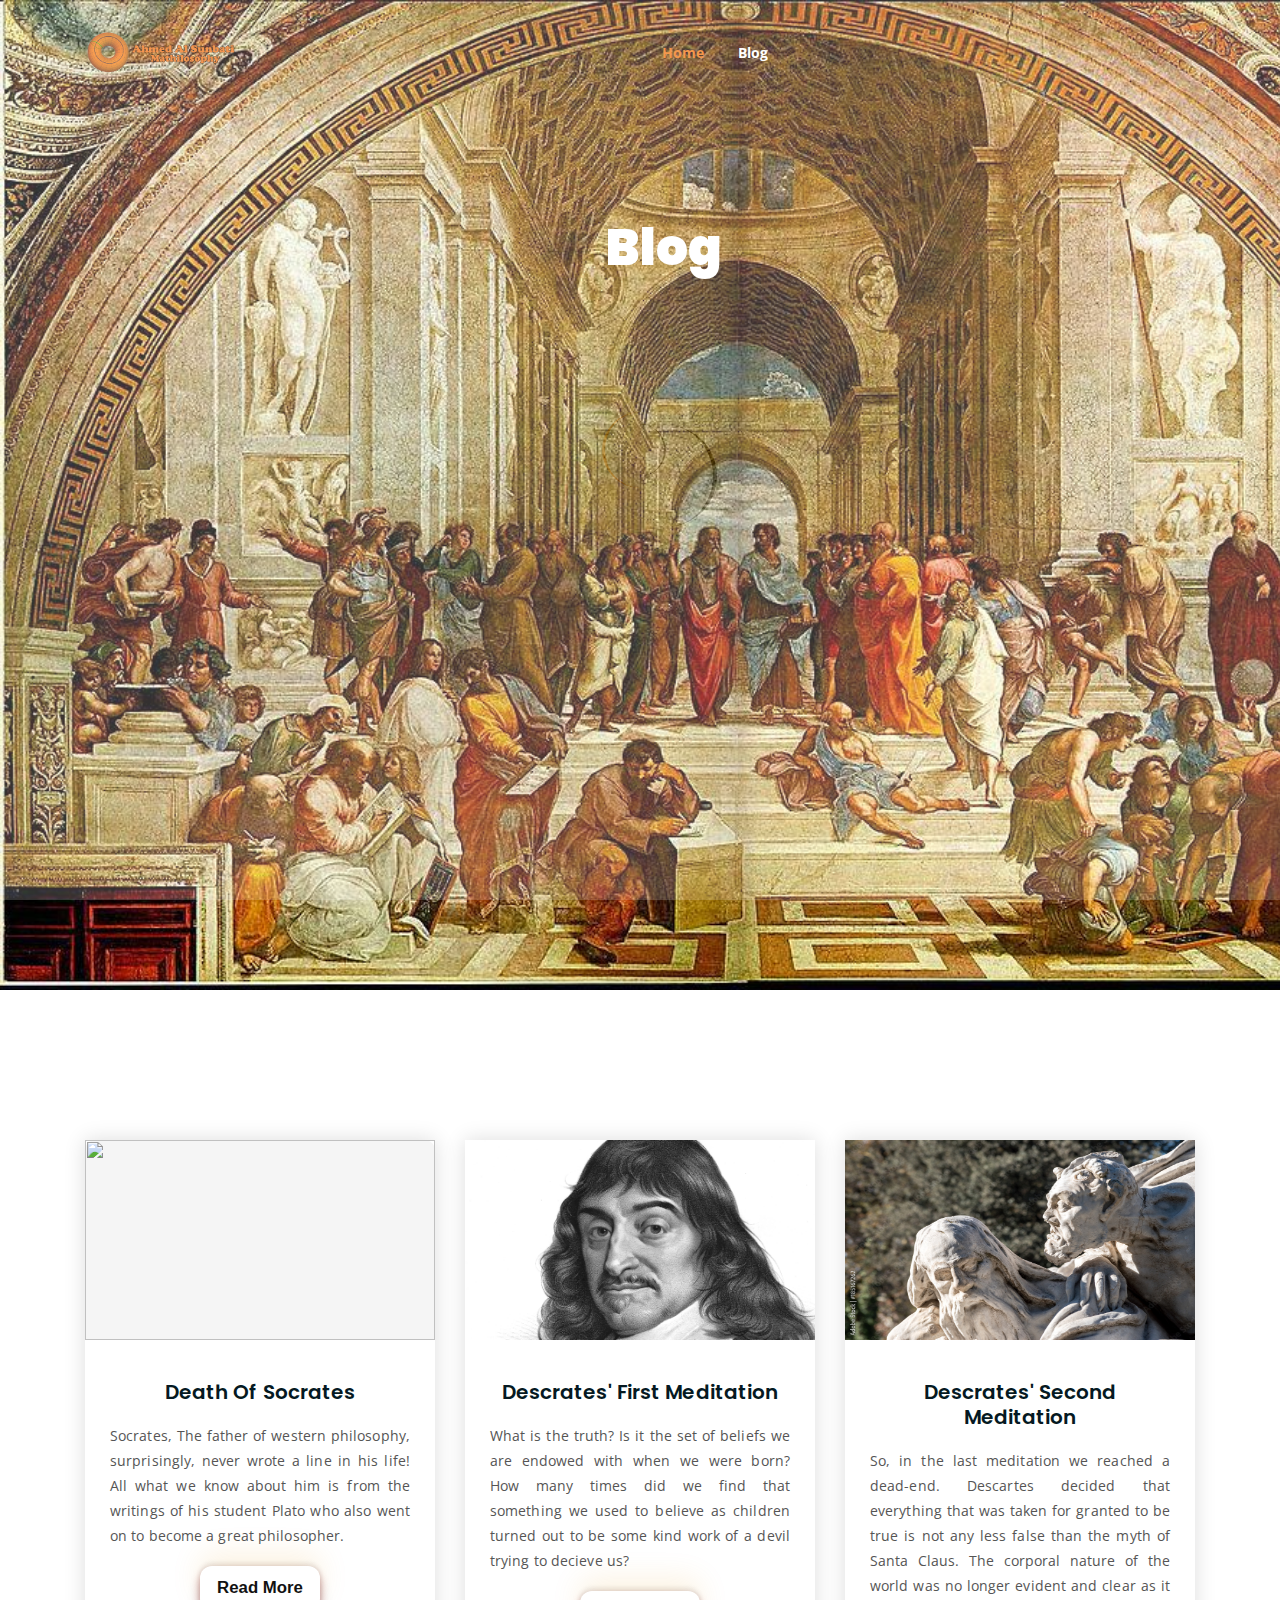
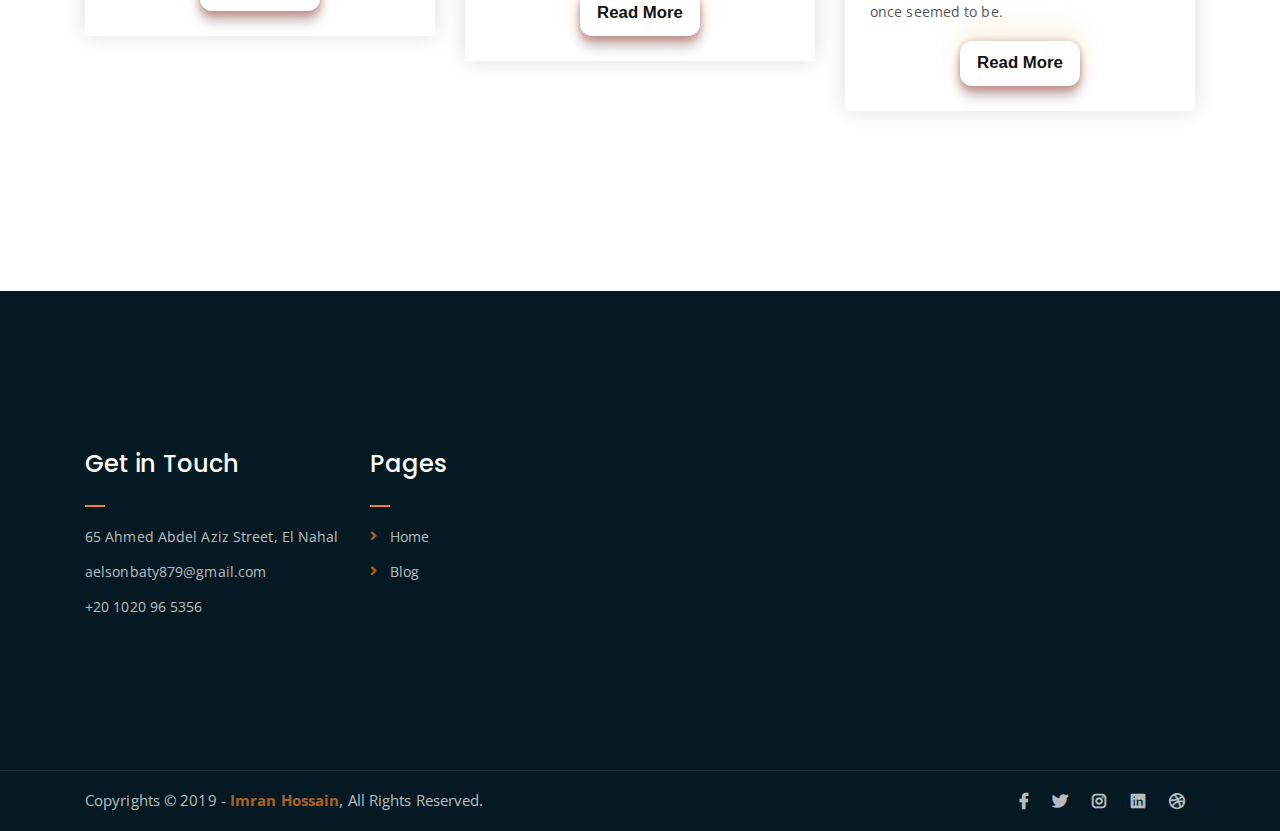
==== blog.html @ 83ef7792 "shesh" ====
<!DOCTYPE html>
<html lang="en">
<head>
	<meta charset="UTF-8">
	<meta http-equiv="X-UA-Compatible" content="IE=edge">
	<meta name="viewport" content="width=device-width, initial-scale=1">
	<meta name="description" content="Responsive Bootstrap4 Shop Template, Created by Imran Hossain from https://imransdesign.com/">

	<!-- title -->
	<title>Blog</title>

	<!-- favicon -->
	<link rel="shortcut icon" type="image/png" href="assets/img/favicon.png">
	<!-- google font -->
	<link href="https://fonts.googleapis.com/css?family=Open+Sans:300,400,700" rel="stylesheet">
	<link href="https://fonts.googleapis.com/css?family=Poppins:400,700&display=swap" rel="stylesheet">
	<!-- fontawesome -->
	<link rel="stylesheet" href="assets/css/all.min.css">
	<!-- bootstrap -->
	<link rel="stylesheet" href="assets/bootstrap/css/bootstrap.min.css">
	<!-- owl carousel -->
	<link rel="stylesheet" href="assets/css/owl.carousel.css">
	<!-- magnific popup -->
	<link rel="stylesheet" href="assets/css/magnific-popup.css">
	<!-- animate css -->
	<link rel="stylesheet" href="assets/css/animate.css">
	<!-- mean menu css -->
	<link rel="stylesheet" href="assets/css/meanmenu.min.css">
	<!-- main style -->
	<link rel="stylesheet" href="assets/css/main.css">
	<!-- responsive -->
	<link rel="stylesheet" href="assets/css/responsive.css">

</head>
<body>
	
	<!--PreLoader-->
    <div class="loader">
        <div class="loader-inner">
            <div class="circle"></div>
        </div>
    </div>
    <!--PreLoader Ends-->
	
	<!-- header -->
	<div class="top-header-area" id="sticker">
		<div class="container">
			<div class="row">
				<div class="col-lg-12 col-sm-12 text-center">
					<div class="main-menu-wrap">
						<!-- logo -->
						<div class="site-logo">
							<a href="index.html">
								<img src="assets/img/logo.png" alt="">
							</a>
						</div>
						<!-- logo -->

						<!-- menu start -->
						<nav class="main-menu">
							<ul>
								<li class="current-list-item"><a href="index.html">Home</a></li>
								<li><a href="news.html">Blog</a>
									<ul class="sub-menu">
										<li><a href="death-socrates.html">Death of Socrates</a></li>
										<li><a href="descartes-first.html">Descartes' First Meditation</a></li>
										<li><a href="descartes-second.html">Descartes' Second Meditation</a></li>
									</ul>
								</li>
								<li>
									<div class="header-icons">
										

									</div>
								</li>
							</ul>
						</nav>
						<a class="mobile-show search-bar-icon" href="#"><i class="fas fa-search"></i></a>
						<div class="mobile-menu"></div>
						<!-- menu end -->
					</div>
				</div>
			</div>
		</div>
	</div>
	<!-- end header -->

	
	<!-- breadcrumb-section -->
	<section class="blog-title">
	<div class="breadcrumb-section breadcrumb-bg">
		<div class="container">
			<div class="row">
				<div class="col-lg-8 offset-lg-2 text-center">
					<div class="breadcrumb-text">
						<h1>Blog</h1>
					</div>
				</div>
			</div>
		</div>
	</div>
</section>
	<!-- end breadcrumb section -->

	<!-- latest news -->
	<div class="latest-news mt-150 mb-150">
		<div class="container">
			<div class="row">
				<div class="col-lg-4 col-md-6">
					<div class="single-latest-news">
						<a href="death-socrates.html"><div class="latest-news-bg news-bg-1">
							<img src="assets/img/Death_of_Socrates.jpg" alt="" height="100%", width="100%">
						</div></a>
						<div class="news-text-box">
							<h3><a href="single-news.html">Death Of Socrates</a></h3>
							<p class="excerpt" align="justify">Socrates, The father of western philosophy, surprisingly, never wrote a line in his life! All what we know about him is from the writings of his student Plato who also went on to become a great philosopher. </p>
							<a href="descartes-socrates.html"> <button class="read-more"> Read More </button> </a>
						</div>
					</div>
				</div>
				<div class="col-lg-4 col-md-6">
					<div class="single-latest-news">
						<a href="descartes-first.html"><div class="latest-news-bg news-bg-2">
							<img src="assets/img/descartes_first_meditation.jpg" alt="" height="100%", width="100%">
						</div></a>
						<div class="news-text-box">
							<h3><a href="descartes-first.html">Descrates' First Meditation</a></h3>
							<p class="excerpt" align="justify">What is the truth? Is it the set of beliefs we are endowed with when we were born? How many times did we find that something we used to believe as children turned out to be some kind work of a devil trying to decieve us?</p>
							<a href="descartes-first.html"> <button class="read-more"> Read More </button> </a>
						</div>
					</div>
				</div>
				<div class="col-lg-4 col-md-6 offset-md-3 offset-lg-0">
					<div class="single-latest-news">
						<a href="descartes-second.html"><div class="latest-news-bg news-bg-3">
							<img src="assets/img/descartes_second_meditation.jpg" alt="" height="100%", width="100%">
						</div></a>
						<div class="news-text-box">
							<h3><a href="descartes-second.html">Descrates' Second Meditation</a></h3>
							<p class="excerpt" align="justify">So, in the last meditation we reached a dead-end. Descartes decided that everything that was taken for granted to be true is not any less false than the myth of Santa Claus. The corporal nature of the world was no longer evident and clear as it once seemed to be.</p>
							<a href="descartes-second.html"> <button class="read-more"> Read More </button> </a>
						</div>
					</div>
				</div>
				
			</div>
		</div>
	</div>
	<!-- end latest news -->



	<!-- footer -->
	<div class="footer-area">
		<div class="container">
			<div class="row">
				<div class="col-lg-3 col-md-6">
					<div class="footer-box get-in-touch">
						<h2 class="widget-title">Get in Touch</h2>
						<ul>
							<li>65 Ahmed Abdel Aziz Street, El Nahal</li>
							<li>aelsonbaty879@gmail.com</li>
							<li>+20 1020 96 5356</li>
						</ul>
					</div>
				</div>
				<div class="col-lg-3 col-md-6">
					<div class="footer-box pages">
						<h2 class="widget-title">Pages</h2>
						<ul>
							<li><a href="index.html">Home</a></li>
							<li><a href="news.html">Blog</a></li>
						</ul>
					</div>
				</div>
			</div>
		</div>
	</div>
	<!-- end footer -->
	
	<!-- copyright -->
	<div class="copyright">
		<div class="container">
			<div class="row">
				<div class="col-lg-6 col-md-12">
					<p>Copyrights &copy; 2019 - <a href="https://imransdesign.com/">Imran Hossain</a>,  All Rights Reserved.</p>
				</div>
				<div class="col-lg-6 text-right col-md-12">
					<div class="social-icons">
						<ul>
							<li><a href="#" target="_blank"><i class="fab fa-facebook-f"></i></a></li>
							<li><a href="#" target="_blank"><i class="fab fa-twitter"></i></a></li>
							<li><a href="#" target="_blank"><i class="fab fa-instagram"></i></a></li>
							<li><a href="#" target="_blank"><i class="fab fa-linkedin"></i></a></li>
							<li><a href="#" target="_blank"><i class="fab fa-dribbble"></i></a></li>
						</ul>
					</div>
				</div>
			</div>
		</div>
	</div>
	<!-- end copyright -->
	
	<!-- jquery -->
	<script src="assets/js/jquery-1.11.3.min.js"></script>
	<!-- bootstrap -->
	<script src="assets/bootstrap/js/bootstrap.min.js"></script>
	<!-- count down -->
	<script src="assets/js/jquery.countdown.js"></script>
	<!-- isotope -->
	<script src="assets/js/jquery.isotope-3.0.6.min.js"></script>
	<!-- waypoints -->
	<script src="assets/js/waypoints.js"></script>
	<!-- owl carousel -->
	<script src="assets/js/owl.carousel.min.js"></script>
	<!-- magnific popup -->
	<script src="assets/js/jquery.magnific-popup.min.js"></script>
	<!-- mean menu -->
	<script src="assets/js/jquery.meanmenu.min.js"></script>
	<!-- sticker js -->
	<script src="assets/js/sticker.js"></script>
	<!-- main js -->
	<script src="assets/js/main.js"></script>

</body>
</html>
---- assets/css/all.min.css ----
.fa,.fab,.fal,.far,.fas{-moz-osx-font-smoothing:grayscale;-webkit-font-smoothing:antialiased;display:inline-block;font-style:normal;font-variant:normal;text-rendering:auto;line-height:1}.fa-lg{font-size:1.33333em;line-height:.75em;vertical-align:-.0667em}.fa-xs{font-size:.75em}.fa-sm{font-size:.875em}.fa-1x{font-size:1em}.fa-2x{font-size:2em}.fa-3x{font-size:3em}.fa-4x{font-size:4em}.fa-5x{font-size:5em}.fa-6x{font-size:6em}.fa-7x{font-size:7em}.fa-8x{font-size:8em}.fa-9x{font-size:9em}.fa-10x{font-size:10em}.fa-fw{text-align:center;width:1.25em}.fa-ul{list-style-type:none;margin-left:2.5em;padding-left:0}.fa-ul>li{position:relative}.fa-li{left:-2em;position:absolute;text-align:center;width:2em;line-height:inherit}.fa-border{border:.08em solid #eee;border-radius:.1em;padding:.2em .25em .15em}.fa-pull-left{float:left}.fa-pull-right{float:right}.fa.fa-pull-left,.fab.fa-pull-left,.fal.fa-pull-left,.far.fa-pull-left,.fas.fa-pull-left{margin-right:.3em}.fa.fa-pull-right,.fab.fa-pull-right,.fal.fa-pull-right,.far.fa-pull-right,.fas.fa-pull-right{margin-left:.3em}.fa-spin{animation:fa-spin 2s infinite linear}.fa-pulse{animation:fa-spin 1s infinite steps(8)}@keyframes fa-spin{0%{transform:rotate(0deg)}to{transform:rotate(1turn)}}.fa-rotate-90{-ms-filter:"progid:DXImageTransform.Microsoft.BasicImage(rotation=1)";transform:rotate(90deg)}.fa-rotate-180{-ms-filter:"progid:DXImageTransform.Microsoft.BasicImage(rotation=2)";transform:rotate(180deg)}.fa-rotate-270{-ms-filter:"progid:DXImageTransform.Microsoft.BasicImage(rotation=3)";transform:rotate(270deg)}.fa-flip-horizontal{-ms-filter:"progid:DXImageTransform.Microsoft.BasicImage(rotation=0, mirror=1)";transform:scaleX(-1)}.fa-flip-vertical{transform:scaleY(-1)}.fa-flip-horizontal.fa-flip-vertical,.fa-flip-vertical{-ms-filter:"progid:DXImageTransform.Microsoft.BasicImage(rotation=2, mirror=1)"}.fa-flip-horizontal.fa-flip-vertical{transform:scale(-1)}:root .fa-flip-horizontal,:root .fa-flip-vertical,:root .fa-rotate-90,:root .fa-rotate-180,:root .fa-rotate-270{filter:none}.fa-stack{display:inline-block;height:2em;line-height:2em;position:relative;vertical-align:middle;width:2.5em}.fa-stack-1x,.fa-stack-2x{left:0;position:absolute;text-align:center;width:100%}.fa-stack-1x{line-height:inherit}.fa-stack-2x{font-size:2em}.fa-inverse{color:#fff}.fa-500px:before{content:"\f26e"}.fa-accessible-icon:before{content:"\f368"}.fa-accusoft:before{content:"\f369"}.fa-acquisitions-incorporated:before{content:"\f6af"}.fa-ad:before{content:"\f641"}.fa-address-book:before{content:"\f2b9"}.fa-address-card:before{content:"\f2bb"}.fa-adjust:before{content:"\f042"}.fa-adn:before{content:"\f170"}.fa-adobe:before{content:"\f778"}.fa-adversal:before{content:"\f36a"}.fa-affiliatetheme:before{content:"\f36b"}.fa-air-freshener:before{content:"\f5d0"}.fa-algolia:before{content:"\f36c"}.fa-align-center:before{content:"\f037"}.fa-align-justify:before{content:"\f039"}.fa-align-left:before{content:"\f036"}.fa-align-right:before{content:"\f038"}.fa-alipay:before{content:"\f642"}.fa-allergies:before{content:"\f461"}.fa-amazon:before{content:"\f270"}.fa-amazon-pay:before{content:"\f42c"}.fa-ambulance:before{content:"\f0f9"}.fa-american-sign-language-interpreting:before{content:"\f2a3"}.fa-amilia:before{content:"\f36d"}.fa-anchor:before{content:"\f13d"}.fa-android:before{content:"\f17b"}.fa-angellist:before{content:"\f209"}.fa-angle-double-down:before{content:"\f103"}.fa-angle-double-left:before{content:"\f100"}.fa-angle-double-right:before{content:"\f101"}.fa-angle-double-up:before{content:"\f102"}.fa-angle-down:before{content:"\f107"}.fa-angle-left:before{content:"\f104"}.fa-angle-right:before{content:"\f105"}.fa-angle-up:before{content:"\f106"}.fa-angry:before{content:"\f556"}.fa-angrycreative:before{content:"\f36e"}.fa-angular:before{content:"\f420"}.fa-ankh:before{content:"\f644"}.fa-app-store:before{content:"\f36f"}.fa-app-store-ios:before{content:"\f370"}.fa-apper:before{content:"\f371"}.fa-apple:before{content:"\f179"}.fa-apple-alt:before{content:"\f5d1"}.fa-apple-pay:before{content:"\f415"}.fa-archive:before{content:"\f187"}.fa-archway:before{content:"\f557"}.fa-arrow-alt-circle-down:before{content:"\f358"}.fa-arrow-alt-circle-left:before{content:"\f359"}.fa-arrow-alt-circle-right:before{content:"\f35a"}.fa-arrow-alt-circle-up:before{content:"\f35b"}.fa-arrow-circle-down:before{content:"\f0ab"}.fa-arrow-circle-left:before{content:"\f0a8"}.fa-arrow-circle-right:before{content:"\f0a9"}.fa-arrow-circle-up:before{content:"\f0aa"}.fa-arrow-down:before{content:"\f063"}.fa-arrow-left:before{content:"\f060"}.fa-arrow-right:before{content:"\f061"}.fa-arrow-up:before{content:"\f062"}.fa-arrows-alt:before{content:"\f0b2"}.fa-arrows-alt-h:before{content:"\f337"}.fa-arrows-alt-v:before{content:"\f338"}.fa-artstation:before{content:"\f77a"}.fa-assistive-listening-systems:before{content:"\f2a2"}.fa-asterisk:before{content:"\f069"}.fa-asymmetrik:before{content:"\f372"}.fa-at:before{content:"\f1fa"}.fa-atlas:before{content:"\f558"}.fa-atlassian:before{content:"\f77b"}.fa-atom:before{content:"\f5d2"}.fa-audible:before{content:"\f373"}.fa-audio-description:before{content:"\f29e"}.fa-autoprefixer:before{content:"\f41c"}.fa-avianex:before{content:"\f374"}.fa-aviato:before{content:"\f421"}.fa-award:before{content:"\f559"}.fa-aws:before{content:"\f375"}.fa-baby:before{content:"\f77c"}.fa-baby-carriage:before{content:"\f77d"}.fa-backspace:before{content:"\f55a"}.fa-backward:before{content:"\f04a"}.fa-balance-scale:before{content:"\f24e"}.fa-ban:before{content:"\f05e"}.fa-band-aid:before{content:"\f462"}.fa-bandcamp:before{content:"\f2d5"}.fa-barcode:before{content:"\f02a"}.fa-bars:before{content:"\f0c9"}.fa-baseball-ball:before{content:"\f433"}.fa-basketball-ball:before{content:"\f434"}.fa-bath:before{content:"\f2cd"}.fa-battery-empty:before{content:"\f244"}.fa-battery-full:before{content:"\f240"}.fa-battery-half:before{content:"\f242"}.fa-battery-quarter:before{content:"\f243"}.fa-battery-three-quarters:before{content:"\f241"}.fa-bed:before{content:"\f236"}.fa-beer:before{content:"\f0fc"}.fa-behance:before{content:"\f1b4"}.fa-behance-square:before{content:"\f1b5"}.fa-bell:before{content:"\f0f3"}.fa-bell-slash:before{content:"\f1f6"}.fa-bezier-curve:before{content:"\f55b"}.fa-bible:before{content:"\f647"}.fa-bicycle:before{content:"\f206"}.fa-bimobject:before{content:"\f378"}.fa-binoculars:before{content:"\f1e5"}.fa-biohazard:before{content:"\f780"}.fa-birthday-cake:before{content:"\f1fd"}.fa-bitbucket:before{content:"\f171"}.fa-bitcoin:before{content:"\f379"}.fa-bity:before{content:"\f37a"}.fa-black-tie:before{content:"\f27e"}.fa-blackberry:before{content:"\f37b"}.fa-blender:before{content:"\f517"}.fa-blender-phone:before{content:"\f6b6"}.fa-blind:before{content:"\f29d"}.fa-blog:before{content:"\f781"}.fa-blogger:before{content:"\f37c"}.fa-blogger-b:before{content:"\f37d"}.fa-bluetooth:before{content:"\f293"}.fa-bluetooth-b:before{content:"\f294"}.fa-bold:before{content:"\f032"}.fa-bolt:before{content:"\f0e7"}.fa-bomb:before{content:"\f1e2"}.fa-bone:before{content:"\f5d7"}.fa-bong:before{content:"\f55c"}.fa-book:before{content:"\f02d"}.fa-book-dead:before{content:"\f6b7"}.fa-book-open:before{content:"\f518"}.fa-book-reader:before{content:"\f5da"}.fa-bookmark:before{content:"\f02e"}.fa-bowling-ball:before{content:"\f436"}.fa-box:before{content:"\f466"}.fa-box-open:before{content:"\f49e"}.fa-boxes:before{content:"\f468"}.fa-braille:before{content:"\f2a1"}.fa-brain:before{content:"\f5dc"}.fa-briefcase:before{content:"\f0b1"}.fa-briefcase-medical:before{content:"\f469"}.fa-broadcast-tower:before{content:"\f519"}.fa-broom:before{content:"\f51a"}.fa-brush:before{content:"\f55d"}.fa-btc:before{content:"\f15a"}.fa-bug:before{content:"\f188"}.fa-building:before{content:"\f1ad"}.fa-bullhorn:before{content:"\f0a1"}.fa-bullseye:before{content:"\f140"}.fa-burn:before{content:"\f46a"}.fa-buromobelexperte:before{content:"\f37f"}.fa-bus:before{content:"\f207"}.fa-bus-alt:before{content:"\f55e"}.fa-business-time:before{content:"\f64a"}.fa-buysellads:before{content:"\f20d"}.fa-calculator:before{content:"\f1ec"}.fa-calendar:before{content:"\f133"}.fa-calendar-alt:before{content:"\f073"}.fa-calendar-check:before{content:"\f274"}.fa-calendar-day:before{content:"\f783"}.fa-calendar-minus:before{content:"\f272"}.fa-calendar-plus:before{content:"\f271"}.fa-calendar-times:before{content:"\f273"}.fa-calendar-week:before{content:"\f784"}.fa-camera:before{content:"\f030"}.fa-camera-retro:before{content:"\f083"}.fa-campground:before{content:"\f6bb"}.fa-canadian-maple-leaf:before{content:"\f785"}.fa-candy-cane:before{content:"\f786"}.fa-cannabis:before{content:"\f55f"}.fa-capsules:before{content:"\f46b"}.fa-car:before{content:"\f1b9"}.fa-car-alt:before{content:"\f5de"}.fa-car-battery:before{content:"\f5df"}.fa-car-crash:before{content:"\f5e1"}.fa-car-side:before{content:"\f5e4"}.fa-caret-down:before{content:"\f0d7"}.fa-caret-left:before{content:"\f0d9"}.fa-caret-right:before{content:"\f0da"}.fa-caret-square-down:before{content:"\f150"}.fa-caret-square-left:before{content:"\f191"}.fa-caret-square-right:before{content:"\f152"}.fa-caret-square-up:before{content:"\f151"}.fa-caret-up:before{content:"\f0d8"}.fa-carrot:before{content:"\f787"}.fa-cart-arrow-down:before{content:"\f218"}.fa-cart-plus:before{content:"\f217"}.fa-cash-register:before{content:"\f788"}.fa-cat:before{content:"\f6be"}.fa-cc-amazon-pay:before{content:"\f42d"}.fa-cc-amex:before{content:"\f1f3"}.fa-cc-apple-pay:before{content:"\f416"}.fa-cc-diners-club:before{content:"\f24c"}.fa-cc-discover:before{content:"\f1f2"}.fa-cc-jcb:before{content:"\f24b"}.fa-cc-mastercard:before{content:"\f1f1"}.fa-cc-paypal:before{content:"\f1f4"}.fa-cc-stripe:before{content:"\f1f5"}.fa-cc-visa:before{content:"\f1f0"}.fa-centercode:before{content:"\f380"}.fa-centos:before{content:"\f789"}.fa-certificate:before{content:"\f0a3"}.fa-chair:before{content:"\f6c0"}.fa-chalkboard:before{content:"\f51b"}.fa-chalkboard-teacher:before{content:"\f51c"}.fa-charging-station:before{content:"\f5e7"}.fa-chart-area:before{content:"\f1fe"}.fa-chart-bar:before{content:"\f080"}.fa-chart-line:before{content:"\f201"}.fa-chart-pie:before{content:"\f200"}.fa-check:before{content:"\f00c"}.fa-check-circle:before{content:"\f058"}.fa-check-double:before{content:"\f560"}.fa-check-square:before{content:"\f14a"}.fa-chess:before{content:"\f439"}.fa-chess-bishop:before{content:"\f43a"}.fa-chess-board:before{content:"\f43c"}.fa-chess-king:before{content:"\f43f"}.fa-chess-knight:before{content:"\f441"}.fa-chess-pawn:before{content:"\f443"}.fa-chess-queen:before{content:"\f445"}.fa-chess-rook:before{content:"\f447"}.fa-chevron-circle-down:before{content:"\f13a"}.fa-chevron-circle-left:before{content:"\f137"}.fa-chevron-circle-right:before{content:"\f138"}.fa-chevron-circle-up:before{content:"\f139"}.fa-chevron-down:before{content:"\f078"}.fa-chevron-left:before{content:"\f053"}.fa-chevron-right:before{content:"\f054"}.fa-chevron-up:before{content:"\f077"}.fa-child:before{content:"\f1ae"}.fa-chrome:before{content:"\f268"}.fa-church:before{content:"\f51d"}.fa-circle:before{content:"\f111"}.fa-circle-notch:before{content:"\f1ce"}.fa-city:before{content:"\f64f"}.fa-clipboard:before{content:"\f328"}.fa-clipboard-check:before{content:"\f46c"}.fa-clipboard-list:before{content:"\f46d"}.fa-clock:before{content:"\f017"}.fa-clone:before{content:"\f24d"}.fa-closed-captioning:before{content:"\f20a"}.fa-cloud:before{content:"\f0c2"}.fa-cloud-download-alt:before{content:"\f381"}.fa-cloud-meatball:before{content:"\f73b"}.fa-cloud-moon:before{content:"\f6c3"}.fa-cloud-moon-rain:before{content:"\f73c"}.fa-cloud-rain:before{content:"\f73d"}.fa-cloud-showers-heavy:before{content:"\f740"}.fa-cloud-sun:before{content:"\f6c4"}.fa-cloud-sun-rain:before{content:"\f743"}.fa-cloud-upload-alt:before{content:"\f382"}.fa-cloudscale:before{content:"\f383"}.fa-cloudsmith:before{content:"\f384"}.fa-cloudversify:before{content:"\f385"}.fa-cocktail:before{content:"\f561"}.fa-code:before{content:"\f121"}.fa-code-branch:before{content:"\f126"}.fa-codepen:before{content:"\f1cb"}.fa-codiepie:before{content:"\f284"}.fa-coffee:before{content:"\f0f4"}.fa-cog:before{content:"\f013"}.fa-cogs:before{content:"\f085"}.fa-coins:before{content:"\f51e"}.fa-columns:before{content:"\f0db"}.fa-comment:before{content:"\f075"}.fa-comment-alt:before{content:"\f27a"}.fa-comment-dollar:before{content:"\f651"}.fa-comment-dots:before{content:"\f4ad"}.fa-comment-slash:before{content:"\f4b3"}.fa-comments:before{content:"\f086"}.fa-comments-dollar:before{content:"\f653"}.fa-compact-disc:before{content:"\f51f"}.fa-compass:before{content:"\f14e"}.fa-compress:before{content:"\f066"}.fa-compress-arrows-alt:before{content:"\f78c"}.fa-concierge-bell:before{content:"\f562"}.fa-confluence:before{content:"\f78d"}.fa-connectdevelop:before{content:"\f20e"}.fa-contao:before{content:"\f26d"}.fa-cookie:before{content:"\f563"}.fa-cookie-bite:before{content:"\f564"}.fa-copy:before{content:"\f0c5"}.fa-copyright:before{content:"\f1f9"}.fa-couch:before{content:"\f4b8"}.fa-cpanel:before{content:"\f388"}.fa-creative-commons:before{content:"\f25e"}.fa-creative-commons-by:before{content:"\f4e7"}.fa-creative-commons-nc:before{content:"\f4e8"}.fa-creative-commons-nc-eu:before{content:"\f4e9"}.fa-creative-commons-nc-jp:before{content:"\f4ea"}.fa-creative-commons-nd:before{content:"\f4eb"}.fa-creative-commons-pd:before{content:"\f4ec"}.fa-creative-commons-pd-alt:before{content:"\f4ed"}.fa-creative-commons-remix:before{content:"\f4ee"}.fa-creative-commons-sa:before{content:"\f4ef"}.fa-creative-commons-sampling:before{content:"\f4f0"}.fa-creative-commons-sampling-plus:before{content:"\f4f1"}.fa-creative-commons-share:before{content:"\f4f2"}.fa-creative-commons-zero:before{content:"\f4f3"}.fa-credit-card:before{content:"\f09d"}.fa-critical-role:before{content:"\f6c9"}.fa-crop:before{content:"\f125"}.fa-crop-alt:before{content:"\f565"}.fa-cross:before{content:"\f654"}.fa-crosshairs:before{content:"\f05b"}.fa-crow:before{content:"\f520"}.fa-crown:before{content:"\f521"}.fa-css3:before{content:"\f13c"}.fa-css3-alt:before{content:"\f38b"}.fa-cube:before{content:"\f1b2"}.fa-cubes:before{content:"\f1b3"}.fa-cut:before{content:"\f0c4"}.fa-cuttlefish:before{content:"\f38c"}.fa-d-and-d:before{content:"\f38d"}.fa-d-and-d-beyond:before{content:"\f6ca"}.fa-dashcube:before{content:"\f210"}.fa-database:before{content:"\f1c0"}.fa-deaf:before{content:"\f2a4"}.fa-delicious:before{content:"\f1a5"}.fa-democrat:before{content:"\f747"}.fa-deploydog:before{content:"\f38e"}.fa-deskpro:before{content:"\f38f"}.fa-desktop:before{content:"\f108"}.fa-dev:before{content:"\f6cc"}.fa-deviantart:before{content:"\f1bd"}.fa-dharmachakra:before{content:"\f655"}.fa-dhl:before{content:"\f790"}.fa-diagnoses:before{content:"\f470"}.fa-diaspora:before{content:"\f791"}.fa-dice:before{content:"\f522"}.fa-dice-d20:before{content:"\f6cf"}.fa-dice-d6:before{content:"\f6d1"}.fa-dice-five:before{content:"\f523"}.fa-dice-four:before{content:"\f524"}.fa-dice-one:before{content:"\f525"}.fa-dice-six:before{content:"\f526"}.fa-dice-three:before{content:"\f527"}.fa-dice-two:before{content:"\f528"}.fa-digg:before{content:"\f1a6"}.fa-digital-ocean:before{content:"\f391"}.fa-digital-tachograph:before{content:"\f566"}.fa-directions:before{content:"\f5eb"}.fa-discord:before{content:"\f392"}.fa-discourse:before{content:"\f393"}.fa-divide:before{content:"\f529"}.fa-dizzy:before{content:"\f567"}.fa-dna:before{content:"\f471"}.fa-dochub:before{content:"\f394"}.fa-docker:before{content:"\f395"}.fa-dog:before{content:"\f6d3"}.fa-dollar-sign:before{content:"\f155"}.fa-dolly:before{content:"\f472"}.fa-dolly-flatbed:before{content:"\f474"}.fa-donate:before{content:"\f4b9"}.fa-door-closed:before{content:"\f52a"}.fa-door-open:before{content:"\f52b"}.fa-dot-circle:before{content:"\f192"}.fa-dove:before{content:"\f4ba"}.fa-download:before{content:"\f019"}.fa-draft2digital:before{content:"\f396"}.fa-drafting-compass:before{content:"\f568"}.fa-dragon:before{content:"\f6d5"}.fa-draw-polygon:before{content:"\f5ee"}.fa-dribbble:before{content:"\f17d"}.fa-dribbble-square:before{content:"\f397"}.fa-dropbox:before{content:"\f16b"}.fa-drum:before{content:"\f569"}.fa-drum-steelpan:before{content:"\f56a"}.fa-drumstick-bite:before{content:"\f6d7"}.fa-drupal:before{content:"\f1a9"}.fa-dumbbell:before{content:"\f44b"}.fa-dumpster:before{content:"\f793"}.fa-dumpster-fire:before{content:"\f794"}.fa-dungeon:before{content:"\f6d9"}.fa-dyalog:before{content:"\f399"}.fa-earlybirds:before{content:"\f39a"}.fa-ebay:before{content:"\f4f4"}.fa-edge:before{content:"\f282"}.fa-edit:before{content:"\f044"}.fa-eject:before{content:"\f052"}.fa-elementor:before{content:"\f430"}.fa-ellipsis-h:before{content:"\f141"}.fa-ellipsis-v:before{content:"\f142"}.fa-ello:before{content:"\f5f1"}.fa-ember:before{content:"\f423"}.fa-empire:before{content:"\f1d1"}.fa-envelope:before{content:"\f0e0"}.fa-envelope-open:before{content:"\f2b6"}.fa-envelope-open-text:before{content:"\f658"}.fa-envelope-square:before{content:"\f199"}.fa-envira:before{content:"\f299"}.fa-equals:before{content:"\f52c"}.fa-eraser:before{content:"\f12d"}.fa-erlang:before{content:"\f39d"}.fa-ethereum:before{content:"\f42e"}.fa-ethernet:before{content:"\f796"}.fa-etsy:before{content:"\f2d7"}.fa-euro-sign:before{content:"\f153"}.fa-exchange-alt:before{content:"\f362"}.fa-exclamation:before{content:"\f12a"}.fa-exclamation-circle:before{content:"\f06a"}.fa-exclamation-triangle:before{content:"\f071"}.fa-expand:before{content:"\f065"}.fa-expand-arrows-alt:before{content:"\f31e"}.fa-expeditedssl:before{content:"\f23e"}.fa-external-link-alt:before{content:"\f35d"}.fa-external-link-square-alt:before{content:"\f360"}.fa-eye:before{content:"\f06e"}.fa-eye-dropper:before{content:"\f1fb"}.fa-eye-slash:before{content:"\f070"}.fa-facebook:before{content:"\f09a"}.fa-facebook-f:before{content:"\f39e"}.fa-facebook-messenger:before{content:"\f39f"}.fa-facebook-square:before{content:"\f082"}.fa-fantasy-flight-games:before{content:"\f6dc"}.fa-fast-backward:before{content:"\f049"}.fa-fast-forward:before{content:"\f050"}.fa-fax:before{content:"\f1ac"}.fa-feather:before{content:"\f52d"}.fa-feather-alt:before{content:"\f56b"}.fa-fedex:before{content:"\f797"}.fa-fedora:before{content:"\f798"}.fa-female:before{content:"\f182"}.fa-fighter-jet:before{content:"\f0fb"}.fa-figma:before{content:"\f799"}.fa-file:before{content:"\f15b"}.fa-file-alt:before{content:"\f15c"}.fa-file-archive:before{content:"\f1c6"}.fa-file-audio:before{content:"\f1c7"}.fa-file-code:before{content:"\f1c9"}.fa-file-contract:before{content:"\f56c"}.fa-file-csv:before{content:"\f6dd"}.fa-file-download:before{content:"\f56d"}.fa-file-excel:before{content:"\f1c3"}.fa-file-export:before{content:"\f56e"}.fa-file-image:before{content:"\f1c5"}.fa-file-import:before{content:"\f56f"}.fa-file-invoice:before{content:"\f570"}.fa-file-invoice-dollar:before{content:"\f571"}.fa-file-medical:before{content:"\f477"}.fa-file-medical-alt:before{content:"\f478"}.fa-file-pdf:before{content:"\f1c1"}.fa-file-powerpoint:before{content:"\f1c4"}.fa-file-prescription:before{content:"\f572"}.fa-file-signature:before{content:"\f573"}.fa-file-upload:before{content:"\f574"}.fa-file-video:before{content:"\f1c8"}.fa-file-word:before{content:"\f1c2"}.fa-fill:before{content:"\f575"}.fa-fill-drip:before{content:"\f576"}.fa-film:before{content:"\f008"}.fa-filter:before{content:"\f0b0"}.fa-fingerprint:before{content:"\f577"}.fa-fire:before{content:"\f06d"}.fa-fire-alt:before{content:"\f7e4"}.fa-fire-extinguisher:before{content:"\f134"}.fa-firefox:before{content:"\f269"}.fa-first-aid:before{content:"\f479"}.fa-first-order:before{content:"\f2b0"}.fa-first-order-alt:before{content:"\f50a"}.fa-firstdraft:before{content:"\f3a1"}.fa-fish:before{content:"\f578"}.fa-fist-raised:before{content:"\f6de"}.fa-flag:before{content:"\f024"}.fa-flag-checkered:before{content:"\f11e"}.fa-flag-usa:before{content:"\f74d"}.fa-flask:before{content:"\f0c3"}.fa-flickr:before{content:"\f16e"}.fa-flipboard:before{content:"\f44d"}.fa-flushed:before{content:"\f579"}.fa-fly:before{content:"\f417"}.fa-folder:before{content:"\f07b"}.fa-folder-minus:before{content:"\f65d"}.fa-folder-open:before{content:"\f07c"}.fa-folder-plus:before{content:"\f65e"}.fa-font:before{content:"\f031"}.fa-font-awesome:before{content:"\f2b4"}.fa-font-awesome-alt:before{content:"\f35c"}.fa-font-awesome-flag:before{content:"\f425"}.fa-font-awesome-logo-full:before{content:"\f4e6"}.fa-fonticons:before{content:"\f280"}.fa-fonticons-fi:before{content:"\f3a2"}.fa-football-ball:before{content:"\f44e"}.fa-fort-awesome:before{content:"\f286"}.fa-fort-awesome-alt:before{content:"\f3a3"}.fa-forumbee:before{content:"\f211"}.fa-forward:before{content:"\f04e"}.fa-foursquare:before{content:"\f180"}.fa-free-code-camp:before{content:"\f2c5"}.fa-freebsd:before{content:"\f3a4"}.fa-frog:before{content:"\f52e"}.fa-frown:before{content:"\f119"}.fa-frown-open:before{content:"\f57a"}.fa-fulcrum:before{content:"\f50b"}.fa-funnel-dollar:before{content:"\f662"}.fa-futbol:before{content:"\f1e3"}.fa-galactic-republic:before{content:"\f50c"}.fa-galactic-senate:before{content:"\f50d"}.fa-gamepad:before{content:"\f11b"}.fa-gas-pump:before{content:"\f52f"}.fa-gavel:before{content:"\f0e3"}.fa-gem:before{content:"\f3a5"}.fa-genderless:before{content:"\f22d"}.fa-get-pocket:before{content:"\f265"}.fa-gg:before{content:"\f260"}.fa-gg-circle:before{content:"\f261"}.fa-ghost:before{content:"\f6e2"}.fa-gift:before{content:"\f06b"}.fa-gifts:before{content:"\f79c"}.fa-git:before{content:"\f1d3"}.fa-git-square:before{content:"\f1d2"}.fa-github:before{content:"\f09b"}.fa-github-alt:before{content:"\f113"}.fa-github-square:before{content:"\f092"}.fa-gitkraken:before{content:"\f3a6"}.fa-gitlab:before{content:"\f296"}.fa-gitter:before{content:"\f426"}.fa-glass-cheers:before{content:"\f79f"}.fa-glass-martini:before{content:"\f000"}.fa-glass-martini-alt:before{content:"\f57b"}.fa-glass-whiskey:before{content:"\f7a0"}.fa-glasses:before{content:"\f530"}.fa-glide:before{content:"\f2a5"}.fa-glide-g:before{content:"\f2a6"}.fa-globe:before{content:"\f0ac"}.fa-globe-africa:before{content:"\f57c"}.fa-globe-americas:before{content:"\f57d"}.fa-globe-asia:before{content:"\f57e"}.fa-globe-europe:before{content:"\f7a2"}.fa-gofore:before{content:"\f3a7"}.fa-golf-ball:before{content:"\f450"}.fa-goodreads:before{content:"\f3a8"}.fa-goodreads-g:before{content:"\f3a9"}.fa-google:before{content:"\f1a0"}.fa-google-drive:before{content:"\f3aa"}.fa-google-play:before{content:"\f3ab"}.fa-google-plus:before{content:"\f2b3"}.fa-google-plus-g:before{content:"\f0d5"}.fa-google-plus-square:before{content:"\f0d4"}.fa-google-wallet:before{content:"\f1ee"}.fa-gopuram:before{content:"\f664"}.fa-graduation-cap:before{content:"\f19d"}.fa-gratipay:before{content:"\f184"}.fa-grav:before{content:"\f2d6"}.fa-greater-than:before{content:"\f531"}.fa-greater-than-equal:before{content:"\f532"}.fa-grimace:before{content:"\f57f"}.fa-grin:before{content:"\f580"}.fa-grin-alt:before{content:"\f581"}.fa-grin-beam:before{content:"\f582"}.fa-grin-beam-sweat:before{content:"\f583"}.fa-grin-hearts:before{content:"\f584"}.fa-grin-squint:before{content:"\f585"}.fa-grin-squint-tears:before{content:"\f586"}.fa-grin-stars:before{content:"\f587"}.fa-grin-tears:before{content:"\f588"}.fa-grin-tongue:before{content:"\f589"}.fa-grin-tongue-squint:before{content:"\f58a"}.fa-grin-tongue-wink:before{content:"\f58b"}.fa-grin-wink:before{content:"\f58c"}.fa-grip-horizontal:before{content:"\f58d"}.fa-grip-lines:before{content:"\f7a4"}.fa-grip-lines-vertical:before{content:"\f7a5"}.fa-grip-vertical:before{content:"\f58e"}.fa-gripfire:before{content:"\f3ac"}.fa-grunt:before{content:"\f3ad"}.fa-guitar:before{content:"\f7a6"}.fa-gulp:before{content:"\f3ae"}.fa-h-square:before{content:"\f0fd"}.fa-hacker-news:before{content:"\f1d4"}.fa-hacker-news-square:before{content:"\f3af"}.fa-hackerrank:before{content:"\f5f7"}.fa-hammer:before{content:"\f6e3"}.fa-hamsa:before{content:"\f665"}.fa-hand-holding:before{content:"\f4bd"}.fa-hand-holding-heart:before{content:"\f4be"}.fa-hand-holding-usd:before{content:"\f4c0"}.fa-hand-lizard:before{content:"\f258"}.fa-hand-paper:before{content:"\f256"}.fa-hand-peace:before{content:"\f25b"}.fa-hand-point-down:before{content:"\f0a7"}.fa-hand-point-left:before{content:"\f0a5"}.fa-hand-point-right:before{content:"\f0a4"}.fa-hand-point-up:before{content:"\f0a6"}.fa-hand-pointer:before{content:"\f25a"}.fa-hand-rock:before{content:"\f255"}.fa-hand-scissors:before{content:"\f257"}.fa-hand-spock:before{content:"\f259"}.fa-hands:before{content:"\f4c2"}.fa-hands-helping:before{content:"\f4c4"}.fa-handshake:before{content:"\f2b5"}.fa-hanukiah:before{content:"\f6e6"}.fa-hashtag:before{content:"\f292"}.fa-hat-wizard:before{content:"\f6e8"}.fa-haykal:before{content:"\f666"}.fa-hdd:before{content:"\f0a0"}.fa-heading:before{content:"\f1dc"}.fa-headphones:before{content:"\f025"}.fa-headphones-alt:before{content:"\f58f"}.fa-headset:before{content:"\f590"}.fa-heart:before{content:"\f004"}.fa-heart-broken:before{content:"\f7a9"}.fa-heartbeat:before{content:"\f21e"}.fa-helicopter:before{content:"\f533"}.fa-highlighter:before{content:"\f591"}.fa-hiking:before{content:"\f6ec"}.fa-hippo:before{content:"\f6ed"}.fa-hips:before{content:"\f452"}.fa-hire-a-helper:before{content:"\f3b0"}.fa-history:before{content:"\f1da"}.fa-hockey-puck:before{content:"\f453"}.fa-holly-berry:before{content:"\f7aa"}.fa-home:before{content:"\f015"}.fa-hooli:before{content:"\f427"}.fa-hornbill:before{content:"\f592"}.fa-horse:before{content:"\f6f0"}.fa-horse-head:before{content:"\f7ab"}.fa-hospital:before{content:"\f0f8"}.fa-hospital-alt:before{content:"\f47d"}.fa-hospital-symbol:before{content:"\f47e"}.fa-hot-tub:before{content:"\f593"}.fa-hotel:before{content:"\f594"}.fa-hotjar:before{content:"\f3b1"}.fa-hourglass:before{content:"\f254"}.fa-hourglass-end:before{content:"\f253"}.fa-hourglass-half:before{content:"\f252"}.fa-hourglass-start:before{content:"\f251"}.fa-house-damage:before{content:"\f6f1"}.fa-houzz:before{content:"\f27c"}.fa-hryvnia:before{content:"\f6f2"}.fa-html5:before{content:"\f13b"}.fa-hubspot:before{content:"\f3b2"}.fa-i-cursor:before{content:"\f246"}.fa-icicles:before{content:"\f7ad"}.fa-id-badge:before{content:"\f2c1"}.fa-id-card:before{content:"\f2c2"}.fa-id-card-alt:before{content:"\f47f"}.fa-igloo:before{content:"\f7ae"}.fa-image:before{content:"\f03e"}.fa-images:before{content:"\f302"}.fa-imdb:before{content:"\f2d8"}.fa-inbox:before{content:"\f01c"}.fa-indent:before{content:"\f03c"}.fa-industry:before{content:"\f275"}.fa-infinity:before{content:"\f534"}.fa-info:before{content:"\f129"}.fa-info-circle:before{content:"\f05a"}.fa-instagram:before{content:"\f16d"}.fa-intercom:before{content:"\f7af"}.fa-internet-explorer:before{content:"\f26b"}.fa-invision:before{content:"\f7b0"}.fa-ioxhost:before{content:"\f208"}.fa-italic:before{content:"\f033"}.fa-itunes:before{content:"\f3b4"}.fa-itunes-note:before{content:"\f3b5"}.fa-java:before{content:"\f4e4"}.fa-jedi:before{content:"\f669"}.fa-jedi-order:before{content:"\f50e"}.fa-jenkins:before{content:"\f3b6"}.fa-jira:before{content:"\f7b1"}.fa-joget:before{content:"\f3b7"}.fa-joint:before{content:"\f595"}.fa-joomla:before{content:"\f1aa"}.fa-journal-whills:before{content:"\f66a"}.fa-js:before{content:"\f3b8"}.fa-js-square:before{content:"\f3b9"}.fa-jsfiddle:before{content:"\f1cc"}.fa-kaaba:before{content:"\f66b"}.fa-kaggle:before{content:"\f5fa"}.fa-key:before{content:"\f084"}.fa-keybase:before{content:"\f4f5"}.fa-keyboard:before{content:"\f11c"}.fa-keycdn:before{content:"\f3ba"}.fa-khanda:before{content:"\f66d"}.fa-kickstarter:before{content:"\f3bb"}.fa-kickstarter-k:before{content:"\f3bc"}.fa-kiss:before{content:"\f596"}.fa-kiss-beam:before{content:"\f597"}.fa-kiss-wink-heart:before{content:"\f598"}.fa-kiwi-bird:before{content:"\f535"}.fa-korvue:before{content:"\f42f"}.fa-landmark:before{content:"\f66f"}.fa-language:before{content:"\f1ab"}.fa-laptop:before{content:"\f109"}.fa-laptop-code:before{content:"\f5fc"}.fa-laravel:before{content:"\f3bd"}.fa-lastfm:before{content:"\f202"}.fa-lastfm-square:before{content:"\f203"}.fa-laugh:before{content:"\f599"}.fa-laugh-beam:before{content:"\f59a"}.fa-laugh-squint:before{content:"\f59b"}.fa-laugh-wink:before{content:"\f59c"}.fa-layer-group:before{content:"\f5fd"}.fa-leaf:before{content:"\f06c"}.fa-leanpub:before{content:"\f212"}.fa-lemon:before{content:"\f094"}.fa-less:before{content:"\f41d"}.fa-less-than:before{content:"\f536"}.fa-less-than-equal:before{content:"\f537"}.fa-level-down-alt:before{content:"\f3be"}.fa-level-up-alt:before{content:"\f3bf"}.fa-life-ring:before{content:"\f1cd"}.fa-lightbulb:before{content:"\f0eb"}.fa-line:before{content:"\f3c0"}.fa-link:before{content:"\f0c1"}.fa-linkedin:before{content:"\f08c"}.fa-linkedin-in:before{content:"\f0e1"}.fa-linode:before{content:"\f2b8"}.fa-linux:before{content:"\f17c"}.fa-lira-sign:before{content:"\f195"}.fa-list:before{content:"\f03a"}.fa-list-alt:before{content:"\f022"}.fa-list-ol:before{content:"\f0cb"}.fa-list-ul:before{content:"\f0ca"}.fa-location-arrow:before{content:"\f124"}.fa-lock:before{content:"\f023"}.fa-lock-open:before{content:"\f3c1"}.fa-long-arrow-alt-down:before{content:"\f309"}.fa-long-arrow-alt-left:before{content:"\f30a"}.fa-long-arrow-alt-right:before{content:"\f30b"}.fa-long-arrow-alt-up:before{content:"\f30c"}.fa-low-vision:before{content:"\f2a8"}.fa-luggage-cart:before{content:"\f59d"}.fa-lyft:before{content:"\f3c3"}.fa-magento:before{content:"\f3c4"}.fa-magic:before{content:"\f0d0"}.fa-magnet:before{content:"\f076"}.fa-mail-bulk:before{content:"\f674"}.fa-mailchimp:before{content:"\f59e"}.fa-male:before{content:"\f183"}.fa-mandalorian:before{content:"\f50f"}.fa-map:before{content:"\f279"}.fa-map-marked:before{content:"\f59f"}.fa-map-marked-alt:before{content:"\f5a0"}.fa-map-marker:before{content:"\f041"}.fa-map-marker-alt:before{content:"\f3c5"}.fa-map-pin:before{content:"\f276"}.fa-map-signs:before{content:"\f277"}.fa-markdown:before{content:"\f60f"}.fa-marker:before{content:"\f5a1"}.fa-mars:before{content:"\f222"}.fa-mars-double:before{content:"\f227"}.fa-mars-stroke:before{content:"\f229"}.fa-mars-stroke-h:before{content:"\f22b"}.fa-mars-stroke-v:before{content:"\f22a"}.fa-mask:before{content:"\f6fa"}.fa-mastodon:before{content:"\f4f6"}.fa-maxcdn:before{content:"\f136"}.fa-medal:before{content:"\f5a2"}.fa-medapps:before{content:"\f3c6"}.fa-medium:before{content:"\f23a"}.fa-medium-m:before{content:"\f3c7"}.fa-medkit:before{content:"\f0fa"}.fa-medrt:before{content:"\f3c8"}.fa-meetup:before{content:"\f2e0"}.fa-megaport:before{content:"\f5a3"}.fa-meh:before{content:"\f11a"}.fa-meh-blank:before{content:"\f5a4"}.fa-meh-rolling-eyes:before{content:"\f5a5"}.fa-memory:before{content:"\f538"}.fa-mendeley:before{content:"\f7b3"}.fa-menorah:before{content:"\f676"}.fa-mercury:before{content:"\f223"}.fa-meteor:before{content:"\f753"}.fa-microchip:before{content:"\f2db"}.fa-microphone:before{content:"\f130"}.fa-microphone-alt:before{content:"\f3c9"}.fa-microphone-alt-slash:before{content:"\f539"}.fa-microphone-slash:before{content:"\f131"}.fa-microscope:before{content:"\f610"}.fa-microsoft:before{content:"\f3ca"}.fa-minus:before{content:"\f068"}.fa-minus-circle:before{content:"\f056"}.fa-minus-square:before{content:"\f146"}.fa-mitten:before{content:"\f7b5"}.fa-mix:before{content:"\f3cb"}.fa-mixcloud:before{content:"\f289"}.fa-mizuni:before{content:"\f3cc"}.fa-mobile:before{content:"\f10b"}.fa-mobile-alt:before{content:"\f3cd"}.fa-modx:before{content:"\f285"}.fa-monero:before{content:"\f3d0"}.fa-money-bill:before{content:"\f0d6"}.fa-money-bill-alt:before{content:"\f3d1"}.fa-money-bill-wave:before{content:"\f53a"}.fa-money-bill-wave-alt:before{content:"\f53b"}.fa-money-check:before{content:"\f53c"}.fa-money-check-alt:before{content:"\f53d"}.fa-monument:before{content:"\f5a6"}.fa-moon:before{content:"\f186"}.fa-mortar-pestle:before{content:"\f5a7"}.fa-mosque:before{content:"\f678"}.fa-motorcycle:before{content:"\f21c"}.fa-mountain:before{content:"\f6fc"}.fa-mouse-pointer:before{content:"\f245"}.fa-mug-hot:before{content:"\f7b6"}.fa-music:before{content:"\f001"}.fa-napster:before{content:"\f3d2"}.fa-neos:before{content:"\f612"}.fa-network-wired:before{content:"\f6ff"}.fa-neuter:before{content:"\f22c"}.fa-newspaper:before{content:"\f1ea"}.fa-nimblr:before{content:"\f5a8"}.fa-nintendo-switch:before{content:"\f418"}.fa-node:before{content:"\f419"}.fa-node-js:before{content:"\f3d3"}.fa-not-equal:before{content:"\f53e"}.fa-notes-medical:before{content:"\f481"}.fa-npm:before{content:"\f3d4"}.fa-ns8:before{content:"\f3d5"}.fa-nutritionix:before{content:"\f3d6"}.fa-object-group:before{content:"\f247"}.fa-object-ungroup:before{content:"\f248"}.fa-odnoklassniki:before{content:"\f263"}.fa-odnoklassniki-square:before{content:"\f264"}.fa-oil-can:before{content:"\f613"}.fa-old-republic:before{content:"\f510"}.fa-om:before{content:"\f679"}.fa-opencart:before{content:"\f23d"}.fa-openid:before{content:"\f19b"}.fa-opera:before{content:"\f26a"}.fa-optin-monster:before{content:"\f23c"}.fa-osi:before{content:"\f41a"}.fa-otter:before{content:"\f700"}.fa-outdent:before{content:"\f03b"}.fa-page4:before{content:"\f3d7"}.fa-pagelines:before{content:"\f18c"}.fa-paint-brush:before{content:"\f1fc"}.fa-paint-roller:before{content:"\f5aa"}.fa-palette:before{content:"\f53f"}.fa-palfed:before{content:"\f3d8"}.fa-pallet:before{content:"\f482"}.fa-paper-plane:before{content:"\f1d8"}.fa-paperclip:before{content:"\f0c6"}.fa-parachute-box:before{content:"\f4cd"}.fa-paragraph:before{content:"\f1dd"}.fa-parking:before{content:"\f540"}.fa-passport:before{content:"\f5ab"}.fa-pastafarianism:before{content:"\f67b"}.fa-paste:before{content:"\f0ea"}.fa-patreon:before{content:"\f3d9"}.fa-pause:before{content:"\f04c"}.fa-pause-circle:before{content:"\f28b"}.fa-paw:before{content:"\f1b0"}.fa-paypal:before{content:"\f1ed"}.fa-peace:before{content:"\f67c"}.fa-pen:before{content:"\f304"}.fa-pen-alt:before{content:"\f305"}.fa-pen-fancy:before{content:"\f5ac"}.fa-pen-nib:before{content:"\f5ad"}.fa-pen-square:before{content:"\f14b"}.fa-pencil-alt:before{content:"\f303"}.fa-pencil-ruler:before{content:"\f5ae"}.fa-penny-arcade:before{content:"\f704"}.fa-people-carry:before{content:"\f4ce"}.fa-percent:before{content:"\f295"}.fa-percentage:before{content:"\f541"}.fa-periscope:before{content:"\f3da"}.fa-person-booth:before{content:"\f756"}.fa-phabricator:before{content:"\f3db"}.fa-phoenix-framework:before{content:"\f3dc"}.fa-phoenix-squadron:before{content:"\f511"}.fa-phone:before{content:"\f095"}.fa-phone-slash:before{content:"\f3dd"}.fa-phone-square:before{content:"\f098"}.fa-phone-volume:before{content:"\f2a0"}.fa-php:before{content:"\f457"}.fa-pied-piper:before{content:"\f2ae"}.fa-pied-piper-alt:before{content:"\f1a8"}.fa-pied-piper-hat:before{content:"\f4e5"}.fa-pied-piper-pp:before{content:"\f1a7"}.fa-piggy-bank:before{content:"\f4d3"}.fa-pills:before{content:"\f484"}.fa-pinterest:before{content:"\f0d2"}.fa-pinterest-p:before{content:"\f231"}.fa-pinterest-square:before{content:"\f0d3"}.fa-place-of-worship:before{content:"\f67f"}.fa-plane:before{content:"\f072"}.fa-plane-arrival:before{content:"\f5af"}.fa-plane-departure:before{content:"\f5b0"}.fa-play:before{content:"\f04b"}.fa-play-circle:before{content:"\f144"}.fa-playstation:before{content:"\f3df"}.fa-plug:before{content:"\f1e6"}.fa-plus:before{content:"\f067"}.fa-plus-circle:before{content:"\f055"}.fa-plus-square:before{content:"\f0fe"}.fa-podcast:before{content:"\f2ce"}.fa-poll:before{content:"\f681"}.fa-poll-h:before{content:"\f682"}.fa-poo:before{content:"\f2fe"}.fa-poo-storm:before{content:"\f75a"}.fa-poop:before{content:"\f619"}.fa-portrait:before{content:"\f3e0"}.fa-pound-sign:before{content:"\f154"}.fa-power-off:before{content:"\f011"}.fa-pray:before{content:"\f683"}.fa-praying-hands:before{content:"\f684"}.fa-prescription:before{content:"\f5b1"}.fa-prescription-bottle:before{content:"\f485"}.fa-prescription-bottle-alt:before{content:"\f486"}.fa-print:before{content:"\f02f"}.fa-procedures:before{content:"\f487"}.fa-product-hunt:before{content:"\f288"}.fa-project-diagram:before{content:"\f542"}.fa-pushed:before{content:"\f3e1"}.fa-puzzle-piece:before{content:"\f12e"}.fa-python:before{content:"\f3e2"}.fa-qq:before{content:"\f1d6"}.fa-qrcode:before{content:"\f029"}.fa-question:before{content:"\f128"}.fa-question-circle:before{content:"\f059"}.fa-quidditch:before{content:"\f458"}.fa-quinscape:before{content:"\f459"}.fa-quora:before{content:"\f2c4"}.fa-quote-left:before{content:"\f10d"}.fa-quote-right:before{content:"\f10e"}.fa-quran:before{content:"\f687"}.fa-r-project:before{content:"\f4f7"}.fa-radiation:before{content:"\f7b9"}.fa-radiation-alt:before{content:"\f7ba"}.fa-rainbow:before{content:"\f75b"}.fa-random:before{content:"\f074"}.fa-raspberry-pi:before{content:"\f7bb"}.fa-ravelry:before{content:"\f2d9"}.fa-react:before{content:"\f41b"}.fa-reacteurope:before{content:"\f75d"}.fa-readme:before{content:"\f4d5"}.fa-rebel:before{content:"\f1d0"}.fa-receipt:before{content:"\f543"}.fa-recycle:before{content:"\f1b8"}.fa-red-river:before{content:"\f3e3"}.fa-reddit:before{content:"\f1a1"}.fa-reddit-alien:before{content:"\f281"}.fa-reddit-square:before{content:"\f1a2"}.fa-redhat:before{content:"\f7bc"}.fa-redo:before{content:"\f01e"}.fa-redo-alt:before{content:"\f2f9"}.fa-registered:before{content:"\f25d"}.fa-renren:before{content:"\f18b"}.fa-reply:before{content:"\f3e5"}.fa-reply-all:before{content:"\f122"}.fa-replyd:before{content:"\f3e6"}.fa-republican:before{content:"\f75e"}.fa-researchgate:before{content:"\f4f8"}.fa-resolving:before{content:"\f3e7"}.fa-restroom:before{content:"\f7bd"}.fa-retweet:before{content:"\f079"}.fa-rev:before{content:"\f5b2"}.fa-ribbon:before{content:"\f4d6"}.fa-ring:before{content:"\f70b"}.fa-road:before{content:"\f018"}.fa-robot:before{content:"\f544"}.fa-rocket:before{content:"\f135"}.fa-rocketchat:before{content:"\f3e8"}.fa-rockrms:before{content:"\f3e9"}.fa-route:before{content:"\f4d7"}.fa-rss:before{content:"\f09e"}.fa-rss-square:before{content:"\f143"}.fa-ruble-sign:before{content:"\f158"}.fa-ruler:before{content:"\f545"}.fa-ruler-combined:before{content:"\f546"}.fa-ruler-horizontal:before{content:"\f547"}.fa-ruler-vertical:before{content:"\f548"}.fa-running:before{content:"\f70c"}.fa-rupee-sign:before{content:"\f156"}.fa-sad-cry:before{content:"\f5b3"}.fa-sad-tear:before{content:"\f5b4"}.fa-safari:before{content:"\f267"}.fa-sass:before{content:"\f41e"}.fa-satellite:before{content:"\f7bf"}.fa-satellite-dish:before{content:"\f7c0"}.fa-save:before{content:"\f0c7"}.fa-schlix:before{content:"\f3ea"}.fa-school:before{content:"\f549"}.fa-screwdriver:before{content:"\f54a"}.fa-scribd:before{content:"\f28a"}.fa-scroll:before{content:"\f70e"}.fa-sd-card:before{content:"\f7c2"}.fa-search:before{content:"\f002"}.fa-search-dollar:before{content:"\f688"}.fa-search-location:before{content:"\f689"}.fa-search-minus:before{content:"\f010"}.fa-search-plus:before{content:"\f00e"}.fa-searchengin:before{content:"\f3eb"}.fa-seedling:before{content:"\f4d8"}.fa-sellcast:before{content:"\f2da"}.fa-sellsy:before{content:"\f213"}.fa-server:before{content:"\f233"}.fa-servicestack:before{content:"\f3ec"}.fa-shapes:before{content:"\f61f"}.fa-share:before{content:"\f064"}.fa-share-alt:before{content:"\f1e0"}.fa-share-alt-square:before{content:"\f1e1"}.fa-share-square:before{content:"\f14d"}.fa-shekel-sign:before{content:"\f20b"}.fa-shield-alt:before{content:"\f3ed"}.fa-ship:before{content:"\f21a"}.fa-shipping-fast:before{content:"\f48b"}.fa-shirtsinbulk:before{content:"\f214"}.fa-shoe-prints:before{content:"\f54b"}.fa-shopping-bag:before{content:"\f290"}.fa-shopping-basket:before{content:"\f291"}.fa-shopping-cart:before{content:"\f07a"}.fa-shopware:before{content:"\f5b5"}.fa-shower:before{content:"\f2cc"}.fa-shuttle-van:before{content:"\f5b6"}.fa-sign:before{content:"\f4d9"}.fa-sign-in-alt:before{content:"\f2f6"}.fa-sign-language:before{content:"\f2a7"}.fa-sign-out-alt:before{content:"\f2f5"}.fa-signal:before{content:"\f012"}.fa-signature:before{content:"\f5b7"}.fa-sim-card:before{content:"\f7c4"}.fa-simplybuilt:before{content:"\f215"}.fa-sistrix:before{content:"\f3ee"}.fa-sitemap:before{content:"\f0e8"}.fa-sith:before{content:"\f512"}.fa-skating:before{content:"\f7c5"}.fa-sketch:before{content:"\f7c6"}.fa-skiing:before{content:"\f7c9"}.fa-skiing-nordic:before{content:"\f7ca"}.fa-skull:before{content:"\f54c"}.fa-skull-crossbones:before{content:"\f714"}.fa-skyatlas:before{content:"\f216"}.fa-skype:before{content:"\f17e"}.fa-slack:before{content:"\f198"}.fa-slack-hash:before{content:"\f3ef"}.fa-slash:before{content:"\f715"}.fa-sleigh:before{content:"\f7cc"}.fa-sliders-h:before{content:"\f1de"}.fa-slideshare:before{content:"\f1e7"}.fa-smile:before{content:"\f118"}.fa-smile-beam:before{content:"\f5b8"}.fa-smile-wink:before{content:"\f4da"}.fa-smog:before{content:"\f75f"}.fa-smoking:before{content:"\f48d"}.fa-smoking-ban:before{content:"\f54d"}.fa-sms:before{content:"\f7cd"}.fa-snapchat:before{content:"\f2ab"}.fa-snapchat-ghost:before{content:"\f2ac"}.fa-snapchat-square:before{content:"\f2ad"}.fa-snowboarding:before{content:"\f7ce"}.fa-snowflake:before{content:"\f2dc"}.fa-snowman:before{content:"\f7d0"}.fa-snowplow:before{content:"\f7d2"}.fa-socks:before{content:"\f696"}.fa-solar-panel:before{content:"\f5ba"}.fa-sort:before{content:"\f0dc"}.fa-sort-alpha-down:before{content:"\f15d"}.fa-sort-alpha-up:before{content:"\f15e"}.fa-sort-amount-down:before{content:"\f160"}.fa-sort-amount-up:before{content:"\f161"}.fa-sort-down:before{content:"\f0dd"}.fa-sort-numeric-down:before{content:"\f162"}.fa-sort-numeric-up:before{content:"\f163"}.fa-sort-up:before{content:"\f0de"}.fa-soundcloud:before{content:"\f1be"}.fa-sourcetree:before{content:"\f7d3"}.fa-spa:before{content:"\f5bb"}.fa-space-shuttle:before{content:"\f197"}.fa-speakap:before{content:"\f3f3"}.fa-spider:before{content:"\f717"}.fa-spinner:before{content:"\f110"}.fa-splotch:before{content:"\f5bc"}.fa-spotify:before{content:"\f1bc"}.fa-spray-can:before{content:"\f5bd"}.fa-square:before{content:"\f0c8"}.fa-square-full:before{content:"\f45c"}.fa-square-root-alt:before{content:"\f698"}.fa-squarespace:before{content:"\f5be"}.fa-stack-exchange:before{content:"\f18d"}.fa-stack-overflow:before{content:"\f16c"}.fa-stamp:before{content:"\f5bf"}.fa-star:before{content:"\f005"}.fa-star-and-crescent:before{content:"\f699"}.fa-star-half:before{content:"\f089"}.fa-star-half-alt:before{content:"\f5c0"}.fa-star-of-david:before{content:"\f69a"}.fa-star-of-life:before{content:"\f621"}.fa-staylinked:before{content:"\f3f5"}.fa-steam:before{content:"\f1b6"}.fa-steam-square:before{content:"\f1b7"}.fa-steam-symbol:before{content:"\f3f6"}.fa-step-backward:before{content:"\f048"}.fa-step-forward:before{content:"\f051"}.fa-stethoscope:before{content:"\f0f1"}.fa-sticker-mule:before{content:"\f3f7"}.fa-sticky-note:before{content:"\f249"}.fa-stop:before{content:"\f04d"}.fa-stop-circle:before{content:"\f28d"}.fa-stopwatch:before{content:"\f2f2"}.fa-store:before{content:"\f54e"}.fa-store-alt:before{content:"\f54f"}.fa-strava:before{content:"\f428"}.fa-stream:before{content:"\f550"}.fa-street-view:before{content:"\f21d"}.fa-strikethrough:before{content:"\f0cc"}.fa-stripe:before{content:"\f429"}.fa-stripe-s:before{content:"\f42a"}.fa-stroopwafel:before{content:"\f551"}.fa-studiovinari:before{content:"\f3f8"}.fa-stumbleupon:before{content:"\f1a4"}.fa-stumbleupon-circle:before{content:"\f1a3"}.fa-subscript:before{content:"\f12c"}.fa-subway:before{content:"\f239"}.fa-suitcase:before{content:"\f0f2"}.fa-suitcase-rolling:before{content:"\f5c1"}.fa-sun:before{content:"\f185"}.fa-superpowers:before{content:"\f2dd"}.fa-superscript:before{content:"\f12b"}.fa-supple:before{content:"\f3f9"}.fa-surprise:before{content:"\f5c2"}.fa-suse:before{content:"\f7d6"}.fa-swatchbook:before{content:"\f5c3"}.fa-swimmer:before{content:"\f5c4"}.fa-swimming-pool:before{content:"\f5c5"}.fa-synagogue:before{content:"\f69b"}.fa-sync:before{content:"\f021"}.fa-sync-alt:before{content:"\f2f1"}.fa-syringe:before{content:"\f48e"}.fa-table:before{content:"\f0ce"}.fa-table-tennis:before{content:"\f45d"}.fa-tablet:before{content:"\f10a"}.fa-tablet-alt:before{content:"\f3fa"}.fa-tablets:before{content:"\f490"}.fa-tachometer-alt:before{content:"\f3fd"}.fa-tag:before{content:"\f02b"}.fa-tags:before{content:"\f02c"}.fa-tape:before{content:"\f4db"}.fa-tasks:before{content:"\f0ae"}.fa-taxi:before{content:"\f1ba"}.fa-teamspeak:before{content:"\f4f9"}.fa-teeth:before{content:"\f62e"}.fa-teeth-open:before{content:"\f62f"}.fa-telegram:before{content:"\f2c6"}.fa-telegram-plane:before{content:"\f3fe"}.fa-temperature-high:before{content:"\f769"}.fa-temperature-low:before{content:"\f76b"}.fa-tencent-weibo:before{content:"\f1d5"}.fa-tenge:before{content:"\f7d7"}.fa-terminal:before{content:"\f120"}.fa-text-height:before{content:"\f034"}.fa-text-width:before{content:"\f035"}.fa-th:before{content:"\f00a"}.fa-th-large:before{content:"\f009"}.fa-th-list:before{content:"\f00b"}.fa-the-red-yeti:before{content:"\f69d"}.fa-theater-masks:before{content:"\f630"}.fa-themeco:before{content:"\f5c6"}.fa-themeisle:before{content:"\f2b2"}.fa-thermometer:before{content:"\f491"}.fa-thermometer-empty:before{content:"\f2cb"}.fa-thermometer-full:before{content:"\f2c7"}.fa-thermometer-half:before{content:"\f2c9"}.fa-thermometer-quarter:before{content:"\f2ca"}.fa-thermometer-three-quarters:before{content:"\f2c8"}.fa-think-peaks:before{content:"\f731"}.fa-thumbs-down:before{content:"\f165"}.fa-thumbs-up:before{content:"\f164"}.fa-thumbtack:before{content:"\f08d"}.fa-ticket-alt:before{content:"\f3ff"}.fa-times:before{content:"\f00d"}.fa-times-circle:before{content:"\f057"}.fa-tint:before{content:"\f043"}.fa-tint-slash:before{content:"\f5c7"}.fa-tired:before{content:"\f5c8"}.fa-toggle-off:before{content:"\f204"}.fa-toggle-on:before{content:"\f205"}.fa-toilet:before{content:"\f7d8"}.fa-toilet-paper:before{content:"\f71e"}.fa-toolbox:before{content:"\f552"}.fa-tools:before{content:"\f7d9"}.fa-tooth:before{content:"\f5c9"}.fa-torah:before{content:"\f6a0"}.fa-torii-gate:before{content:"\f6a1"}.fa-tractor:before{content:"\f722"}.fa-trade-federation:before{content:"\f513"}.fa-trademark:before{content:"\f25c"}.fa-traffic-light:before{content:"\f637"}.fa-train:before{content:"\f238"}.fa-tram:before{content:"\f7da"}.fa-transgender:before{content:"\f224"}.fa-transgender-alt:before{content:"\f225"}.fa-trash:before{content:"\f1f8"}.fa-trash-alt:before{content:"\f2ed"}.fa-tree:before{content:"\f1bb"}.fa-trello:before{content:"\f181"}.fa-tripadvisor:before{content:"\f262"}.fa-trophy:before{content:"\f091"}.fa-truck:before{content:"\f0d1"}.fa-truck-loading:before{content:"\f4de"}.fa-truck-monster:before{content:"\f63b"}.fa-truck-moving:before{content:"\f4df"}.fa-truck-pickup:before{content:"\f63c"}.fa-tshirt:before{content:"\f553"}.fa-tty:before{content:"\f1e4"}.fa-tumblr:before{content:"\f173"}.fa-tumblr-square:before{content:"\f174"}.fa-tv:before{content:"\f26c"}.fa-twitch:before{content:"\f1e8"}.fa-twitter:before{content:"\f099"}.fa-twitter-square:before{content:"\f081"}.fa-typo3:before{content:"\f42b"}.fa-uber:before{content:"\f402"}.fa-ubuntu:before{content:"\f7df"}.fa-uikit:before{content:"\f403"}.fa-umbrella:before{content:"\f0e9"}.fa-umbrella-beach:before{content:"\f5ca"}.fa-underline:before{content:"\f0cd"}.fa-undo:before{content:"\f0e2"}.fa-undo-alt:before{content:"\f2ea"}.fa-uniregistry:before{content:"\f404"}.fa-universal-access:before{content:"\f29a"}.fa-university:before{content:"\f19c"}.fa-unlink:before{content:"\f127"}.fa-unlock:before{content:"\f09c"}.fa-unlock-alt:before{content:"\f13e"}.fa-untappd:before{content:"\f405"}.fa-upload:before{content:"\f093"}.fa-ups:before{content:"\f7e0"}.fa-usb:before{content:"\f287"}.fa-user:before{content:"\f007"}.fa-user-alt:before{content:"\f406"}.fa-user-alt-slash:before{content:"\f4fa"}.fa-user-astronaut:before{content:"\f4fb"}.fa-user-check:before{content:"\f4fc"}.fa-user-circle:before{content:"\f2bd"}.fa-user-clock:before{content:"\f4fd"}.fa-user-cog:before{content:"\f4fe"}.fa-user-edit:before{content:"\f4ff"}.fa-user-friends:before{content:"\f500"}.fa-user-graduate:before{content:"\f501"}.fa-user-injured:before{content:"\f728"}.fa-user-lock:before{content:"\f502"}.fa-user-md:before{content:"\f0f0"}.fa-user-minus:before{content:"\f503"}.fa-user-ninja:before{content:"\f504"}.fa-user-plus:before{content:"\f234"}.fa-user-secret:before{content:"\f21b"}.fa-user-shield:before{content:"\f505"}.fa-user-slash:before{content:"\f506"}.fa-user-tag:before{content:"\f507"}.fa-user-tie:before{content:"\f508"}.fa-user-times:before{content:"\f235"}.fa-users:before{content:"\f0c0"}.fa-users-cog:before{content:"\f509"}.fa-usps:before{content:"\f7e1"}.fa-ussunnah:before{content:"\f407"}.fa-utensil-spoon:before{content:"\f2e5"}.fa-utensils:before{content:"\f2e7"}.fa-vaadin:before{content:"\f408"}.fa-vector-square:before{content:"\f5cb"}.fa-venus:before{content:"\f221"}.fa-venus-double:before{content:"\f226"}.fa-venus-mars:before{content:"\f228"}.fa-viacoin:before{content:"\f237"}.fa-viadeo:before{content:"\f2a9"}.fa-viadeo-square:before{content:"\f2aa"}.fa-vial:before{content:"\f492"}.fa-vials:before{content:"\f493"}.fa-viber:before{content:"\f409"}.fa-video:before{content:"\f03d"}.fa-video-slash:before{content:"\f4e2"}.fa-vihara:before{content:"\f6a7"}.fa-vimeo:before{content:"\f40a"}.fa-vimeo-square:before{content:"\f194"}.fa-vimeo-v:before{content:"\f27d"}.fa-vine:before{content:"\f1ca"}.fa-vk:before{content:"\f189"}.fa-vnv:before{content:"\f40b"}.fa-volleyball-ball:before{content:"\f45f"}.fa-volume-down:before{content:"\f027"}.fa-volume-mute:before{content:"\f6a9"}.fa-volume-off:before{content:"\f026"}.fa-volume-up:before{content:"\f028"}.fa-vote-yea:before{content:"\f772"}.fa-vr-cardboard:before{content:"\f729"}.fa-vuejs:before{content:"\f41f"}.fa-walking:before{content:"\f554"}.fa-wallet:before{content:"\f555"}.fa-warehouse:before{content:"\f494"}.fa-water:before{content:"\f773"}.fa-weebly:before{content:"\f5cc"}.fa-weibo:before{content:"\f18a"}.fa-weight:before{content:"\f496"}.fa-weight-hanging:before{content:"\f5cd"}.fa-weixin:before{content:"\f1d7"}.fa-whatsapp:before{content:"\f232"}.fa-whatsapp-square:before{content:"\f40c"}.fa-wheelchair:before{content:"\f193"}.fa-whmcs:before{content:"\f40d"}.fa-wifi:before{content:"\f1eb"}.fa-wikipedia-w:before{content:"\f266"}.fa-wind:before{content:"\f72e"}.fa-window-close:before{content:"\f410"}.fa-window-maximize:before{content:"\f2d0"}.fa-window-minimize:before{content:"\f2d1"}.fa-window-restore:before{content:"\f2d2"}.fa-windows:before{content:"\f17a"}.fa-wine-bottle:before{content:"\f72f"}.fa-wine-glass:before{content:"\f4e3"}.fa-wine-glass-alt:before{content:"\f5ce"}.fa-wix:before{content:"\f5cf"}.fa-wizards-of-the-coast:before{content:"\f730"}.fa-wolf-pack-battalion:before{content:"\f514"}.fa-won-sign:before{content:"\f159"}.fa-wordpress:before{content:"\f19a"}.fa-wordpress-simple:before{content:"\f411"}.fa-wpbeginner:before{content:"\f297"}.fa-wpexplorer:before{content:"\f2de"}.fa-wpforms:before{content:"\f298"}.fa-wpressr:before{content:"\f3e4"}.fa-wrench:before{content:"\f0ad"}.fa-x-ray:before{content:"\f497"}.fa-xbox:before{content:"\f412"}.fa-xing:before{content:"\f168"}.fa-xing-square:before{content:"\f169"}.fa-y-combinator:before{content:"\f23b"}.fa-yahoo:before{content:"\f19e"}.fa-yandex:before{content:"\f413"}.fa-yandex-international:before{content:"\f414"}.fa-yarn:before{content:"\f7e3"}.fa-yelp:before{content:"\f1e9"}.fa-yen-sign:before{content:"\f157"}.fa-yin-yang:before{content:"\f6ad"}.fa-yoast:before{content:"\f2b1"}.fa-youtube:before{content:"\f167"}.fa-youtube-square:before{content:"\f431"}.fa-zhihu:before{content:"\f63f"}.sr-only{border:0;clip:rect(0,0,0,0);height:1px;margin:-1px;overflow:hidden;padding:0;position:absolute;width:1px}.sr-only-focusable:active,.sr-only-focusable:focus{clip:auto;height:auto;margin:0;overflow:visible;position:static;width:auto}@font-face{font-family:"Font Awesome 5 Brands";font-style:normal;font-weight:normal;src:url(../webfonts/fa-brands-400.eot);src:url(../webfonts/fa-brands-400.eot?#iefix) format("embedded-opentype"),url(../webfonts/fa-brands-400.woff2) format("woff2"),url(../webfonts/fa-brands-400.woff) format("woff"),url(../webfonts/fa-brands-400.ttf) format("truetype"),url(../webfonts/fa-brands-400.svg#fontawesome) format("svg")}.fab{font-family:"Font Awesome 5 Brands"}@font-face{font-family:"Font Awesome 5 Free";font-style:normal;font-weight:400;src:url(../webfonts/fa-regular-400.eot);src:url(../webfonts/fa-regular-400.eot?#iefix) format("embedded-opentype"),url(../webfonts/fa-regular-400.woff2) format("woff2"),url(../webfonts/fa-regular-400.woff) format("woff"),url(../webfonts/fa-regular-400.ttf) format("truetype"),url(../webfonts/fa-regular-400.svg#fontawesome) format("svg")}.far{font-weight:400}@font-face{font-family:"Font Awesome 5 Free";font-style:normal;font-weight:900;src:url(../webfonts/fa-solid-900.eot);src:url(../webfonts/fa-solid-900.eot?#iefix) format("embedded-opentype"),url(../webfonts/fa-solid-900.woff2) format("woff2"),url(../webfonts/fa-solid-900.woff) format("woff"),url(../webfonts/fa-solid-900.ttf) format("truetype"),url(../webfonts/fa-solid-900.svg#fontawesome) format("svg")}.fa,.far,.fas{font-family:"Font Awesome 5 Free"}.fa,.fas{font-weight:900}
---- assets/css/main.css ----
/*
Template Name: Fruitkha - Responsive Bootstrap4 Shop Template
Template URI: 
Description: Bootstrap template for fruits or any other kind of shop
Author: Imran Hossain
Author URI: https://imransdesign.com/
Version: 1.0
*/
/*------------------------------------------------*/
.container .owl-nav{
  position: absolute;
  top: 0%;
  margin: 0 auto;
  width: 100%;
}
.owl-nav .owl-prev .owl-nav-prev,
.owl-nav .owl-next .owl-nav-next{
    color: var(--text-gray);
    background: transparent;
    font-size: 2rem;
}

.owl-theme .owl-nav [class*='owl-']:hover{
    background: transparent;
    color: var(--midnight);
}

.owl-theme .owl-nav [class*='owl-']{
    outline: none;
}
/* -----------------------------------------------------------------------------
# Base - Genral & Typography
/*-------------------------------------- button 35 -----------------------------*/

.read-more {
  align-items: center;
  background-color: rgb(255, 255, 255);
  border-radius: 12px;
  box-shadow: rgba(214, 1, 1, 0.25) 0px 5px 10px, rgba(228, 149, 3, 0.12) 0px -12px 30px, rgba(0, 0, 0, 0.12) 0px 4px 6px, rgba(0, 0, 0, 0.17) 0px 12px 13px, rgba(0, 0, 0, 0.09) 0px -3px 5px;
  box-sizing: border-box;
  color: #121212;
  cursor: pointer;
  display: inline-flex;
  flex: 1 1 auto;
  font-family: Inter,sans-serif;
  font-size: 1.2rem;
  font-weight: 700;
  justify-content: center;
  line-height: 1;
  margin: 0 auto;
  display: block;
  outline: none;
  padding: 1rem 1.2rem;
  text-align: center;
  text-decoration: none;
  transition: box-shadow .2s,-webkit-box-shadow .2s;
  white-space: nowrap;
  border: 0;
  user-select: none;
  -webkit-user-select: none;
  touch-action: manipulation;
}
.read-more:hover {
  box-shadow: #121212 0 0 0 3px, transparent 0 0 0 0;
}

.read-more:focus {
  outline: none;
}

.button-35:focus {
  outline: none;
}
.cart-btn:focus {
  outline: none;
}


.button-35 {
  align-items: center;
  background-color: orange;
  border-radius: 12px;
  box-shadow: rgba(214, 1, 1, 0.25) 0px 20px 25px, rgba(228, 149, 3, 0.12) 0px -12px 30px, rgba(0, 0, 0, 0.12) 0px 4px 6px, rgba(0, 0, 0, 0.17) 0px 12px 13px, rgba(0, 0, 0, 0.09) 0px -3px 5px;
  box-sizing: border-box;
  color: #121212;
  cursor: pointer;
  display: inline-flex;
  flex: 1 1 auto;
  font-family: Inter,sans-serif;
  font-size: 1.2rem;
  font-weight: 700;
  justify-content: center;
  line-height: 1;
  margin: 0 auto;
  display: block;
  outline: none;
  padding: 1rem 1.2rem;
  text-align: center;
  text-decoration: none;
  transition: box-shadow .2s,-webkit-box-shadow .2s;
  white-space: nowrap;
  border: 0;
  user-select: none;
  -webkit-user-select: none;
  touch-action: manipulation;
}
.button-35:hover {
  box-shadow: #121212 0 0 0 2px, transparent 0 0 0 0;
}
/*----------------------------------------------------------------------------- */
.wrapper{
  min-height: 100vh;
  display: flex;
  justify-content: center;
  align-items: center;
}
.box{

  box-shadow: inset 0 50px rgba(255, 255, 255, 0.1),
  inset 2px -15px 30px rgba(0, 0, 0, 0.4),
  2px 2px 5px rgba(0, 0, 0, 0.3);
  padding: 25px;
  border-radius: 50%;
  text-align: center;
  margin: 0 20px;
  transition: all 0.5s ease;
}
.box img{
  width: 200px;
  border-radius: 50%;
}
.box:hover{
  transform: scale(1.1);
}
.about{
  width: 100%;
  padding: 78px 0px;
  background-color: rgb(235, 235, 235);
}

.box img{
  height: auto;
  width: 400px;
}

.about-text{
  width: 550px;
}

.main{
  width: 1130px;
  max-width: 95%;
  margin: 0 auto;
  display: flex;
  align-items: center;
  justify-content: space-around;
}

.about-text h1{
  color: rgb(0, 0, 0);
  font-size: 80px;
  text-transform: capitalize;
  margin-bottom: 20px;

}

.about-text p{
  color:rgb(93, 20, 124);
  letter-spacing: 1px;
  line-height: 28px;
  font-size: 18px;
  margin-bottom: 30px;

}

main .about-text .btn{
  margin: 1rem;
  background: var(--sky);
}
main .about-text .btn:hover{
  background: rgb(136, 10, 10);
  border: 1px solid white;
  color: rgb(255, 255, 255);
}

/** About Me x **/
.blog-title{
  background:url("../img/blog-bg.jpg");
  background-size:cover;
  height:110vh;
  display: flex;
  justify-content: center;
}
.site-title{
  background:url("../home-page-bg.jpg");
  background-size:cover;
  height:110vh;
  display: flex;
  justify-content: center;
}


html {
  font-size: 14px;
  font-weight: 400;
  line-height: 28px;
  height: 100%;
}

body {
  font-family: "Open Sans", sans-serif;
  font-weight: 400;
  font-size: 1rem;
  letter-spacing: 0.1px;
  line-height: 1.8;
  color: #051922;
  overflow-x: hidden;
}

body img {
  max-width: 100%;
}

a {
  cursor: pointer;
  text-decoration: none;
  -webkit-transition: all 0.2s ease-in-out;
  -o-transition: all 0.2s ease-in-out;
  transition: all 0.2s ease-in-out;
}

a:hover {
  color: #F28123;
  text-decoration: none;
}

h1, .h1,
h2, .h2,
h3, .h3,
h4, .h4,
h5, .h5,
h6, .h6 {
  font-family: "Poppins", sans-serif;
  font-weight: 700;
  margin: 0 0 1.25rem 0;
  color: #051922;
}

h1:last-child, .h1:last-child,
h2:last-child, .h2:last-child,
h3:last-child, .h3:last-child,
h4:last-child, .h4:last-child,
h5:last-child, .h5:last-child,
h6:last-child, .h6:last-child {
  margin: 0;
}

h1, .h1 {
  font-size: 4rem;
  font-weight: 700;
  line-height: 4rem;
}

@media only screen and (max-width: 767.96px) {
  h1, .h1 {
    font-size: 3rem;
    line-height: 3.25rem;
  }
}

@media only screen and (max-width: 575.96px) {
  h1, .h1 {
    font-size: 2.5rem;
    line-height: 2.75rem;
  }
}

h2, .h2 {
  font-size: 3rem;
  font-weight: 700;
  line-height: 3.25rem;
}

@media only screen and (max-width: 767.96px) {
  h2, .h2 {
    font-size: 2.5rem;
    line-height: 2.75rem;
  }
}

@media only screen and (max-width: 575.96px) {
  h2, .h2 {
    font-size: 2rem;
    line-height: 2.25rem;
  }
}

h3, .h3 {
  font-size: 2rem;
  font-weight: 700;
  line-height: 2.25rem;
}

@media only screen and (max-width: 575.96px) {
  h3, .h3 {
    font-size: 1.75rem;
    line-height: 2rem;
  }
}

h4, .h4 {
  font-size: 1.5rem;
  font-weight: 700;
  line-height: 1.75rem;
}

@media only screen and (max-width: 575.96px) {
  h4, .h4 {
    font-size: 1.25rem;
    line-height: 1.5rem;
  }
}

h5, .h5 {
  font-size: 1.25rem;
  font-weight: 700;
  line-height: 1.5rem;
}

h6, .h6 {
  font-size: 1rem;
  font-weight: 700;
  line-height: 1.5rem;
}

p {
  font-family: "Open Sans", sans-serif;
  font-weight: 400;
  font-size: 1rem;
  letter-spacing: 0.1px;
  line-height: 1.8;
  color: #051922;
  margin: 0 0 1.25rem 0;
}

p:last-child {
  margin: 0;
}

/* -----------------------------------------------------------------------------

# All Common Styles

----------------------------------------------------------------------------- */
.loader {
  bottom: 0;
  height: 100%;
  left: 0;
  position: fixed;
  right: 0;
  top: 0;
  width: 100%;
  z-index: 1111;
  background: #fff;
  overflow-x: hidden;
}

.loader-inner {
  position: absolute;
  left: 50%;
  top: 50%;
  -webkit-transform: translate(-50%, -50%);
  -ms-transform: translate(-50%, -50%);
  -o-transform: translate(-50%, -50%);
  transform: translate(-50%, -50%);
  height: 50px;
  width: 50px;
}

.circle {
  width: 8vmax;
  height: 8vmax;
  border-right: 4px solid #000;
  border-radius: 50%;
  -webkit-animation: spinRight 800ms linear infinite;
  animation: spinRight 800ms linear infinite;
}

.circle:before {
  content: '';
  width: 6vmax;
  height: 6vmax;
  display: block;
  position: absolute;
  top: calc(50% - 3vmax);
  left: calc(50% - 3vmax);
  border-left: 3px solid #F28123;
  border-radius: 100%;
  -webkit-animation: spinLeft 800ms linear infinite;
  animation: spinLeft 800ms linear infinite;
}

.circle:after {
  content: '';
  width: 6vmax;
  height: 6vmax;
  display: block;
  position: absolute;
  top: calc(50% - 3vmax);
  left: calc(50% - 3vmax);
  border-left: 3px solid #F28123;
  border-radius: 100%;
  -webkit-animation: spinLeft 800ms linear infinite;
  animation: spinLeft 800ms linear infinite;
  width: 4vmax;
  height: 4vmax;
  top: calc(50% - 2vmax);
  left: calc(50% - 2vmax);
  border: 0;
  border-right: 2px solid #000;
  -webkit-animation: none;
  animation: none;
}

@-webkit-keyframes spinLeft {
  from {
    -webkit-transform: rotate(0deg);
    transform: rotate(0deg);
  }
  to {
    -webkit-transform: rotate(720deg);
    transform: rotate(720deg);
  }
}

@keyframes spinLeft {
  from {
    -webkit-transform: rotate(0deg);
    transform: rotate(0deg);
  }
  to {
    -webkit-transform: rotate(720deg);
    transform: rotate(720deg);
  }
}

@-webkit-keyframes spinRight {
  from {
    -webkit-transform: rotate(360deg);
    transform: rotate(360deg);
  }
  to {
    -webkit-transform: rotate(0deg);
    transform: rotate(0deg);
  }
}

@keyframes spinRight {
  from {
    -webkit-transform: rotate(360deg);
    transform: rotate(360deg);
  }
  to {
    -webkit-transform: rotate(0deg);
    transform: rotate(0deg);
  }
}

.mt-80 {
  margin-top: 80px;
}

@media only screen and (max-width: 767.96px) {
  .mt-80 {
    margin-top: 50px;
  }
}

.mb-80 {
  margin-bottom: 80px;
}

@media only screen and (max-width: 767.96px) {
  .mb-80 {
    margin-bottom: 50px;
  }
}

.mt-100 {
  margin-top: 100px;
}

@media only screen and (max-width: 767.96px) {
  .mt-100 {
    margin-top: 80px;
  }
}

.mb-100 {
  margin-bottom: 100px;
}

@media only screen and (max-width: 767.96px) {
  .mb-100 {
    margin-bottom: 80px;
  }
}

.mt-150 {
  margin-top: 150px;
}

@media only screen and (max-width: 767.96px) {
  .mt-150 {
    margin-top: 100px;
  }
}

.mb-150 {
  margin-bottom: 150px;
}

@media only screen and (max-width: 767.96px) {
  .mb-150 {
    margin-bottom: 100px;
  }
}

.pt-80 {
  padding-top: 80px;
}

@media only screen and (max-width: 767.96px) {
  .pt-80 {
    padding-top: 50px;
  }
}

.pb-80 {
  padding-bottom: 80px;
}

@media only screen and (max-width: 767.96px) {
  .pb-80 {
    padding-bottom: 50px;
  }
}

.pt-100 {
  padding-top: 100px;
}

@media only screen and (max-width: 767.96px) {
  .pt-100 {
    padding-top: 80px;
  }
}

.pb-100 {
  padding-bottom: 100px;
}

@media only screen and (max-width: 767.96px) {
  .pb-100 {
    padding-bottom: 80px;
  }
}

.pt-150 {
  padding-top: 150px;
}

@media only screen and (max-width: 767.96px) {
  .pt-150 {
    padding-top: 100px;
  }
}

.pb-150 {
  padding-bottom: 150px;
}

@media only screen and (max-width: 767.96px) {
  .pb-150 {
    padding-bottom: 100px;
  }
}

.gray-bg {
  background-color: #f5f5f5;
}

.white-text {
  color: white;
}
.orange-text {
  color: #F28123;
}

.blue-bg {
  background-color: #162133;
}

a.boxed-btn {
  font-family: 'Poppins', sans-serif;
  display: inline-block;
  background-color: #F28123;
  color: #fff;
  padding: 10px 20px;
}

a.bordered-btn {
  font-family: 'Poppins', sans-serif;
  display: inline-block;
  color: #fff;
  border: 2px solid #F28123;
  padding: 7px 20px;
}

a.read-more-btn {
  display: inline-block;
  margin-top: 15px;
  color: #051922;
  -webkit-transition: 0.3s;
  -o-transition: 0.3s;
  transition: 0.3s;
  font-weight: 700;
}

a.read-more-btn:hover {
  color: #F28123;
}

a.boxed-btn, a.obrdered-btn, .cart-btn {
  border-radius: 50px;
}

.section-title h3 {
  font-size: 40px;
  position: relative;
  padding-bottom: 15px;
}

.section-title h3:after {
  position: absolute;
  content: '';
  left: 0px;
  right: 0px;
  bottom: 0px;
  width: 50px;
  height: 2px;
  background-color: #F28123;
  margin: 0 auto;
}

.section-title p {
  font-size: 15px;
  width: 530px;
  margin: 0 auto;
  color: #555;
  margin-top: 10px;
  line-height: 1.8;
}

.section-title {
  margin-bottom: 80px;
}



.breadcrumb-text p {
  color: #F28123;
  font-weight: 700;
  text-transform: uppercase;
  letter-spacing: 7px;
}

.breadcrumb-text h1 {
  font-size: 50px;
  font-weight: 900;
  color: #fff;
  margin: 0;
  margin-top: 20px;
}

.breadcrumb-section {
  padding: 150px 0;
  background-size: cover;
  background-position: center center;
  position: relative;
  z-index: 1;
  background-attachment: fixed;
  padding-top: 200px;
}

.breadcrumb-section:after {
  position: absolute;
  left: 0;
  top: 0;
  width: 100%;
  height: 100%;
  content: "";
  background-color: transparent;
  z-index: -1;
  opacity: 0.8;
}

/* -----------------------------------------------------------------------------

# Header Styles

----------------------------------------------------------------------------- */
ul.navbar-nav li.nav-item a.nav-link, ul.navbar-nav li.nav-item.active a.nav-link {
  color: #051922;
}

.top-header-area {
  position: absolute;
  z-index: 999;
  width: 100%;
  padding: 25px 0;
}

.top-header-area.white ul.navbar-nav li.nav-item a.nav-link, .top-header-area.white ul.navbar-nav li.nav-item.active a.nav-link {
  color: #fff;
}

ul.navbar-nav li.nav-item a.nav-link, ul.navbar-nav li.nav-item.active a.nav-link {
  color: #fff;
  font-weight: 700;
  margin-right: 14px;
}

a.navbar-brand img {
  max-width: 150px;
}

nav.main-menu ul {
  margin: 0;
  padding: 0;
  list-style: none;
}

nav.main-menu ul li {
  display: inline-block;
}

nav.main-menu ul li a {
  color: #fff;
  font-weight: 700;
  display: block;
  padding: 15px;
}

nav.main-menu ul > li {
  position: relative;
}

nav.main-menu ul ul.sub-menu {
  position: absolute;
  background-color: #fff;
  width: 220px;
  padding: 15px 15px;
  margin: 0;
  left: 0;
  top: 50px;
  border-radius: 3px;
  -webkit-transition: 0.3s;
  -o-transition: 0.3s;
  transition: 0.3s;
  opacity: 0;
  visibility: hidden;
  -webkit-box-shadow: 0 0 20px #555555;
  box-shadow: 0 0 20px #555555;
}

nav.main-menu ul ul.sub-menu li {
  display: block;
  text-align: left;
}

nav.main-menu ul ul.sub-menu li a {
  color: #555;
  font-weight: 600;
  padding: 7px 10px;
  font-size: 13px;
}

nav.main-menu ul > li:hover ul {
  opacity: 1;
  visibility: visible;
}

nav.main-menu ul li:last-child a {
  display: inline-block;
}

nav.main-menu > ul li:last-child {
  float: right;
}

.site-logo {
  float: left;
  max-width: 150px;
}

ul.sub-menu li:last-child {
  float: none !important;
}

.mean-container .mean-bar {
  background-color: transparent;
  position: absolute;
  right: 0;
  top: 15px;
}

.mean-bar a.meanmenu-reveal {
  background-color: #F28123;
}

.main-menu-wrap {
  position: relative;
}

.mean-container a.meanmenu-reveal {
  color: #051922;
}

.mean-container a.meanmenu-reveal span {
  background-color: #051922;
}

.mean-container .mean-nav ul li a {
  padding: 0.5em 5%;
}

.mean-container .mean-nav ul li li a {
  padding: 0.5em 10%;
}

.mean-container .mean-nav ul li a.mean-expand {
  font-size: 16px;
  height: 10px;
  line-height: 10px;
  width: 15px;
}

.mean-container a.meanmenu-reveal {
  padding: 8px 8px 6px;
}

nav.mean-nav > ul > li:first-child > a {
  border-top: none;
}

.header-icons a {
  color: #fff;
  display: inline-block;
  padding: 10px;
}

.site-logo {
  padding: 6px 0;
}

.top-header-area.sepherate-header ul li > a, .top-header-area.sepherate-header .header-icons a {
  color: #051922;
}

nav.main-menu ul ul.sub-menu li {
  display: block;
}

nav.main-menu ul ul.sub-menu li a {
  color: #555;
  padding: 8px;
  font-size: 13px;
  font-weight: 600;
}

nav.main-menu ul li.current-list-item > a {
  color: #F28123;
}

nav.main-menu li:hover > a {
  color: #F28123;
}

nav.main-menu li a {
  -webkit-transition: 0.3s;
  -o-transition: 0.3s;
  transition: 0.3s;
}

.top-header-area .header-icons a {
  -webkit-transition: 0.3s;
  -o-transition: 0.3s;
  transition: 0.3s;
}

.top-header-area .header-icons a:hover {
  color: #F28123;
}

.sticky-wrapper {
  position: absolute;
  left: 0;
  top: 0;
  width: 100%;
  z-index: 999 !important;
}

.sticky-wrapper.is-sticky .top-header-area {
  background-color: #051922;
  padding: 15px 0;
}

.top-header-area {
  -webkit-transition: 0.3s;
  -o-transition: 0.3s;
  transition: 0.3s;
}

ul.navbar-nav {
  margin: 0 auto;
}

.search-area {
  position: fixed;
  left: 0;
  top: 0;
  z-index: 5555;
  background-color: #051922;
  width: 100%;
  height: 100%;
  text-align: center;
}

span.close-btn {
  position: absolute;
  right: 0%;
  color: #fff;
  top: 5%;
  cursor: pointer;
}

.search-area {
  height: 100%;
}

.search-area div {
  height: 100%;
}

.search-bar {
  height: 100%;
  display: table;
  width: 100%;
}

a.mobile-show {
  display: none;
}

.search-area .search-bar div.search-bar-tablecell {
  display: table-cell;
  vertical-align: middle;
  height: auto;
}

.search-bar-tablecell input {
  border: none;
  padding: 15px;
  width: 60%;
  background-color: transparent;
  border-bottom: 1px solid #F28123;
  display: block;
  margin: 0 auto;
  text-align: center;
  font-size: 50px;
  font-weight: 700;
  margin-bottom: 40px;
  color: #fff;
}

.search-bar-tablecell button[type=submit] {
  border: none;
  background-color: #F28123;
  padding: 15px 30px;
  cursor: pointer;
  display: inline-block;
  border-radius: 50px;
  font-weight: 700;
}

.search-bar-tablecell input::-webkit-input-placeholder {
  color: #fff;
}

.search-bar-tablecell input:-ms-input-placeholder {
  color: #fff;
}

.search-bar-tablecell input::-ms-input-placeholder {
  color: #fff;
}

.search-bar-tablecell input::placeholder {
  color: #fff;
}

.search-bar-tablecell button[type=submit] i {
  margin-left: 5px;
}

.search-area {
  visibility: hidden;
  opacity: 0;
  -webkit-transition: 0.3s;
  -o-transition: 0.3s;
  transition: 0.3s;
}

.search-area.search-active {
  visibility: visible;
  opacity: 1;
  z-index: 999;
}

.search-bar-tablecell h3 {
  color: #fff;
  margin-bottom: 30px;
  font-weight: 600;
  text-transform: uppercase;
  letter-spacing: 7px;
}

/* -----------------------------------------------------------------------------

# Footer Styles

----------------------------------------------------------------------------- */
.single-logo-item img {
  max-width: 180px;
  margin: 0 auto;
}

.logo-carousel-section {
  background-color: #f5f5f5;
  padding: 50px 0;
}

.footer-area {
  background-color: #051922;
  color: #fff;
  padding: 150px 0;
}

h2.widget-title {
  font-size: 24px;
  font-weight: 500;
  position: relative;
  padding-bottom: 20px;
  color: #fff;
}

h2.widget-title:after {
  position: absolute;
  left: 0;
  bottom: 0;
  width: 20px;
  height: 2px;
  background-color: #F28123;
  content: "";
}

.footer-box p {
  color: #fff;
  opacity: 0.7;
  line-height: 1.8;
}

.footer-box ul {
  margin: 0;
  padding: 0;
  list-style: none;
}

.footer-box ul li {
  opacity: 0.7;
  margin-bottom: 10px;
  line-height: 1.8;
}

.footer-box ul li:last-child {
  margin-bottom: 0;
}

.footer-box.subscribe form input[type=email] {
  border: none;
  background-color: #012738;
  width: 78%;
  padding: 15px;
  border-top-left-radius: 5px;
  border-bottom-left-radius: 5px;
  color: #fff;
}

.footer-box.subscribe form button {
  width: 20%;
  border: none;
  background-color: #012738;
  color: #F28123;
  padding: 14px 0;
  border-top-right-radius: 3px;
  border-bottom-right-radius: 3px;
  cursor: pointer;
}

.footer-box.subscribe form button:focus {
  outline: none;
}

.copyright {
  background-color: #051922;
  border-top: 1px solid #232a35;
}

.copyright p {
  margin: 0;
  color: #fff;
  opacity: 0.7;
  padding: 16px 0;
  font-size: 15px;
}

.copyright a {
  color: #F28123;
  font-weight: 700;
}

.copyright a:hover {
  color: #f59d53;
}

.social-icons ul {
  margin: 0;
  padding: 0;
  list-style: none;
}

.social-icons ul li {
  display: inline-block;
}

.social-icons ul li a {
  font-size: 16px;
  color: #fff;
  opacity: 0.7;
  padding: 16px 10px;
  display: block;
}

.footer-box ul li a {
  color: #fff;
}

.footer-box.pages ul li {
  position: relative;
  padding-left: 20px;
}

.footer-box.pages ul li:before {
  position: absolute;
  left: 0;
  top: 0;
  content: "\f105";
  font-family: "Font Awesome 5 Free";
  font-weight: 900;
  color: #F28123;
}

/* -----------------------------------------------------------------------------

# Hover Styles

----------------------------------------------------------------------------- */
a.navbar-brand {
  -webkit-transition: 0.3s;
  -o-transition: 0.3s;
  transition: 0.3s;
}

a.navbar-brand:hover {
  opacity: 0.7;
}

a.boxed-btn {
  -webkit-transition: 0.3s;
  -o-transition: 0.3s;
  transition: 0.3s;
}

a.boxed-btn:hover {
  background-color: #051922;
  color: #F28123;
}

a.bordered-btn {
  -webkit-transition: 0.3s;
  -o-transition: 0.3s;
  transition: 0.3s;
}

a.bordered-btn:hover {
  background-color: #F28123;
  color: #fff;
}

ul.sub-menu a {
  -webkit-transition: 0.3s;
  -o-transition: 0.3s;
  transition: 0.3s;
}

ul.sub-menu li:hover a {
  color: #F28123;
}

.single-tof-box {
  -webkit-transition: 0.3s;
  -o-transition: 0.3s;
  transition: 0.3s;
}

.single-tof-box:hover {
  -webkit-box-shadow: 0 0 80px #353535;
  box-shadow: 0 0 80px #353535;
}

a.video-play-btn {
  -webkit-transition: 0.3s;
  -o-transition: 0.3s;
  transition: 0.3s;
}

a.video-play-btn:hover {
  background-color: #333;
  color: #F28123;
}

.latest-news-bg {
  -webkit-transition: 0.3s;
  -o-transition: 0.3s;
  transition: 0.3s;
}

.single-latest-news:hover .latest-news-bg {
  opacity: 0.8;
}

a.tof-btn {
  -webkit-transition: 0.3s;
  -o-transition: 0.3s;
  transition: 0.3s;
}

a.tof-btn i {
  -webkit-transition: 0.3s;
  -o-transition: 0.3s;
  transition: 0.3s;
}

a.tof-btn:hover {
  color: #F28123;
}

a.tof-btn:hover i {
  margin-left: 10px;
}

.single-latest-news {
  -webkit-box-shadow: 0 0 20px #dddddd;
  box-shadow: 0 0 20px #dddddd;
  -webkit-transition: 0.3s;
  -o-transition: 0.3s;
  transition: 0.3s;
}

.single-latest-news:hover {
  -webkit-box-shadow: 0 0 0;
  box-shadow: 0 0 0;
  -webkit-box-shadow: none;
  box-shadow: none;
}

.single-logo-item {
  -webkit-transition: 0.3s;
  -o-transition: 0.3s;
  transition: 0.3s;
}

.single-logo-item:hover {
  opacity: 0.7;
}

.footer-box.pages ul li a {
  -webkit-transition: 0.3s;
  -o-transition: 0.3s;
  transition: 0.3s;
}

.footer-box.pages ul li:hover a {
  color: #F28123;
}

.footer-box.subscribe form button {
  -webkit-transition: 0.3s;
  -o-transition: 0.3s;
  transition: 0.3s;
}

.footer-box.subscribe form button:hover {
  background-color: #F28123;
  color: #051922;
}

.social-icons ul li:hover a {
  color: #F28123;
}

.social-icons ul li a {
  -webkit-transition: 0.3s;
  -o-transition: 0.3s;
  transition: 0.3s;
}

ul.social-link-team li a {
  -webkit-transition: 0.3s;
  -o-transition: 0.3s;
  transition: 0.3s;
}

ul.social-link-team li a:hover {
  background-color: #051922;
  color: #F28123;
}

.counter-box {
  -webkit-transition: 0.3s;
  -o-transition: 0.3s;
  transition: 0.3s;
}

.counter-box:hover {
  -webkit-box-shadow: 0 0 80px #6f6f6f;
  box-shadow: 0 0 80px #6f6f6f;
}

input[type="submit"] {
  -webkit-transition: 0.3s;
  -o-transition: 0.3s;
  transition: 0.3s;
  border-radius: 50px !important;
}

input[type="submit"]:hover {
  background-color: #051922;
  color: #F28123;
}

div.owl-controls, .owl-controls div {
  -webkit-transition: 0.3s;
  -o-transition: 0.3s;
  transition: 0.3s;
}

div.owl-controls div.owl-nav div:hover {
  opacity: 0.7;
}

.pagination-wrap ul li a {
  -webkit-transition: 0.3s;
  -o-transition: 0.3s;
  transition: 0.3s;
}

.pagination-wrap ul li:hover a {
  background-color: #F28123;
}

.icons a i {
  -webkit-transition: 0.3s;
  -o-transition: 0.3s;
  transition: 0.3s;
}

.icons a:hover i {
  color: #F28123;
}

.tof-text a.tof-btn {
  margin-top: 15px;
  display: inline-block;
}

.single-pricing-table {
  -webkit-transition: 0.3s;
  -o-transition: 0.3s;
  transition: 0.3s;
}

.single-pricing-table:hover {
  -webkit-box-shadow: 0 0 20px #ddd;
  box-shadow: 0 0 20px #ddd;
}

.product-image img {
  -webkit-transition: 0.3s;
  -o-transition: 0.3s;
  transition: 0.3s;
  border-radius: 20px;
}

.product-image img:hover {
  -webkit-box-shadow: none;
  box-shadow: none;
}

.cart-btn {
  -webkit-transition: 0.3s;
  -o-transition: 0.3s;
  transition: 0.3s;
}

.cart-btn:hover {
  background-color: #051922;
  color: #F28123;
}

.recent-posts ul li {
  -webkit-transition: 0.3s;
  -o-transition: 0.3s;
  transition: 0.3s;
}

.recent-posts ul li:hover {
  opacity: 0.7;
}

ul.sub-menu li a {
  -webkit-transition: 0.3s;
  -o-transition: 0.3s;
  transition: 0.3s;
}

ul.sub-menu li:hover a {
  color: #F28123 !important;
}

.sidebar-section ul li a {
  -webkit-transition: 0.3s;
  -o-transition: 0.3s;
  transition: 0.3s;
}

.sidebar-section ul li a:hover {
  opacity: 0.7;
}

.comment-text-body h4 a {
  -webkit-transition: 0.3s;
  -o-transition: 0.3s;
  transition: 0.3s;
}

.comment-text-body h4 a:hover {
  color: #F28123;
}

ul.product-share li a {
  -webkit-transition: 0.3s;
  -o-transition: 0.3s;
  transition: 0.3s;
}

ul.product-share li:hover a {
  color: #F28123;
}

.service-menu ul li a {
  -webkit-transition: 0.3s;
  -o-transition: 0.3s;
  transition: 0.3s;
}

.service-menu ul li a.active {
  font-weight: 600;
  color: #ffe200;
}

.service-menu ul li a:hover {
  color: #ffe200;
}



.search-bar-tablecell button[type=submit] {
  -webkit-transition: 0.3s;
  -o-transition: 0.3s;
  transition: 0.3s;
}

.search-bar-tablecell button[type=submit]:hover {
  background-color: #fff;
  color: #000;
}

span.close-btn {
  -webkit-transition: 0.3s;
  -o-transition: 0.3s;
  transition: 0.3s;
}

span.close-btn:hover {
  color: #fff;
}

a.mobile-show.search-bar-icon {
  -webkit-transition: 0.3s;
  -o-transition: 0.3s;
  transition: 0.3s;
}

a.mobile-show.search-bar-icon:hover {
  color: #F28123;
}

/* -----------------------------------------------------------------------------

# Hero Styles

----------------------------------------------------------------------------- */


.hero-text {
  display: table;
  height: 100%;
}

.hero-text-tablecell {
  display: table-cell;
}

.hero-area {
  height: 100%;
  position: relative;
  z-index: 1;
}

html, body {
  height: 100%;
}

.hero-area:after {
  position: absolute;
  left: 0;
  top: 0;
  width: 100%;
  height: 100%;
  content: "";
  background-color: transparent;
  z-index: -1;
  opacity: 0.6;
}

.hero-text p.subtitle {
  color: #F28123;
  font-weight: 700;
  text-transform: uppercase;
  letter-spacing: 7px;
  font-size: 15px;
}

.hero-text h1 {
  font-size: 64px;
  font-weight: 700;
  line-height: 1.3;
  color: #fff;
}

.hero-area div {
  height: 100%;
}

.hero-area div.hero-text {
  height: 100%;
  width: 100%;
}

.hero-area div.hero-text-tablecell {
  height: auto;
  vertical-align: middle;
}

.hero-area div.hero-text-tablecell div {
  height: auto;
  vertical-align: middle;
}

.hero-btns {
  margin-top: 35px;
}

.hero-btns a.bordered-btn {
  margin-left: 15px;
}

.hero-area div.hero-form {
  background-color: #fff;
  text-align: center;
  width: 380px;
  margin: 0 auto;
  margin-right: 0;
  border-radius: 5px;
  -webkit-box-shadow: 0 0 15px #2d2d2d;
  box-shadow: 0 0 15px #2d2d2d;
  position: absolute;
  right: 30px;
  bottom: -15%;
  height: 600px;
}

input[type="submit"] {
  background-color: #F28123;
  color: #051922;
  font-weight: 700;
  text-transform: uppercase;
  font-size: 15px;
  border: none !important;
  cursor: pointer;
  padding: 15px 25px;
  border-radius: 3px;
}

.homepage-bg-1 {
  background-image: url(../img/hero-bg.jpg);
}

.homepage-bg-2 {
  background-image: url(../img/hero-bg-2.jpg);
}

.homepage-bg-3 {
  background-image: url(../img/hero-bg-3.jpg);
}

.homepage-slider {
  height: 100%;
}

.homepage-slider div {
  height: 100%;
}

.homepage-slider div.hero-text {
  display: table;
  width: 100%;
}

.homepage-slider div.hero-text-tablecell {
  height: auto;
  vertical-align: middle;
  display: table-cell;
}

.homepage-slider div.hero-text-tablecell div {
  height: auto;
}

.single-homepage-slider {
  background-size: cover;
  background-position: center;
  background-color: #020C0E;
  position: relative;
  z-index: 1;
}

.single-homepage-slider:after {
  position: absolute;
  left: 0;
  top: 0;
  width: 100%;
  height: 100%;
  background-color: #051922;
  content: "";
  z-index: -1;
  opacity: 0.7;
}

div.owl-controls, .owl-controls div {
  height: auto;
  top: 50%;
  color: #F28123;
  font-size: 48px;
}

.homepage-slider {
  position: relative;
}

.owl-prev {
  position: absolute;
  left: 60px;
  margin-top: -30px;
}

.owl-next {
  position: absolute;
  right: 60px;
  margin-top: -30px;
}

/* -----------------------------------------------------------------------------

# List Styles

----------------------------------------------------------------------------- */
.list-section {
  background-color: #f5f5f5;
}

.list-box {
  overflow: hidden;
  letter-spacing: 0.5px;
}

.list-box .content h3 {
  display: block;
  line-height: 22px;
  font-size: 18px;
  margin-bottom: 4px;
}

.list-box .content p {
  margin-bottom: 0px;
  opacity: 0.75;
}

.list-box .list-icon i {
  display: block;
  font-size: 24px;
  margin-right: 15px;
  color: #F28123;
  width: 65px;
  height: 65px;
  text-align: center;
  line-height: 60px;
  border: 2px #F28123 dotted;
  border-radius: 999px;
}

/* -----------------------------------------------------------------------------

# News Styles

----------------------------------------------------------------------------- */
.news-bg-1 {
  background-image: url(../img/latest-news/news-bg-1.jpg);
}

.news-bg-2 {
  background-image: url(../img/latest-news/news-bg-2.jpg);
}

.news-bg-3 {
  background-image: url(../img/latest-news/news-bg-3.jpg);
}

.news-bg-4 {
  background-image: url(../img/latest-news/news-bg-4.jpg);
}

.news-bg-5 {
  background-image: url(../img/latest-news/news-bg-5.jpg);
}

.news-bg-6 {
  background-image: url(../img/latest-news/news-bg-6.jpg);
}

.latest-news-bg {
  height: 200px;
  background-size: cover;
  background-position: center;
  border-radius: 10px;
  background-color: #ddd;
  border-bottom-right-radius: 0;
  border-bottom-left-radius: 0;
}

.single-latest-news h3 {
  font-size: 20px;
  line-height: 1.25em;
  font-weight: 600;
}

.single-latest-news h3 a {
  color: #051922;
}

p.blog-meta span {
  margin-right: 15px;
  opacity: 0.6;
  color: #051922;
  font-size: 0.85em;
}

p.blog-meta span:last-child {
  margin-right: 0;
}

p.blog-meta span i {
  margin-right: 5px;
}

p.excerpt {
  line-height: 1.8;
  color: #555;
}

.latest-news a.boxed-btn {
  margin-top: 80px;
}

.news-text-box {
  text-align: center;
  margin-top: 15px;
  padding: 25px;
  border-bottom-left-radius: 5px;
  border-bottom-right-radius: 5px;
}

.single-latest-news {
  margin-bottom: 30px;
}

.descartes-of-second-bg{
  background:url("../img/descartes_second_meditation.jpg");
  background-size:cover;
  height:110vh;
  display: flex;
  justify-content: center;
}
.descartes-second-bg {
  background:url("../img/descartes_second_meditation.jpg");
  border-radius: 20px;
  background-size:cover;
  height:110vh;
  display: flex;
  justify-content: center;
  margin-bottom: 20px;
}


.descartes-of-first-bg{
  background:url("../img/descartes_first_meditation.jpg");
  background-size:cover;
  height:110vh;
  display: flex;
  justify-content: center;
}
.descartes-first-bg {
  background:url("../img/descartes_first_meditation.jpg");
  border-radius: 20px;
  background-size:cover;
  height:110vh;
  display: flex;
  justify-content: center;
  margin-bottom: 20px;
}

.death-of-socrates-bg{
  background:url("../img/Death_of_Socrates.jpg");
  background-size:cover;
  height:110vh;
  display: flex;
  justify-content: center;
}
.death-socrates-bg {
  background:url("../img/Death_of_Socrates.jpg");
  border-radius: 20px;
  background-size:cover;
  height:110vh;
  display: flex;
  justify-content: center;
  margin-bottom: 20px;
}

.pagination-wrap {
  margin-top: 40px;
}

.pagination-wrap ul {
  margin: 0;
  padding: 0;
  list-style: none;
}

.pagination-wrap ul li {
  display: inline-block;
}

.pagination-wrap ul li a {
  color: #6f6f6f;
  font-size: 15px;
  background-color: #f3f3f3;
  display: inline-block;
  padding: 8px 14px;
  border-radius: 5px;
  margin: 3px;
  font-weight: 600;
  border-radius: 50px;
}

.pagination-wrap ul li a.active {
  background-color: #F28123;
}

.single-artcile-bg {
  background-size: cover;
  background-position: center;
  background-color: #ddd;
  border-radius: 5px;
  margin-bottom: 20px;
}

.single-article-text h2 {
  font-size: 24px;
  font-weight: 600;
  line-height: 1.4;
  margin-bottom: 10px;
}

.single-article-text p {
  font-size: 15px;
  line-height: 1.6;
  color: #051922;
}

.comments-list-wrap {
  margin: 100px 0;
}

.comments-list-wrap h3 {
  font-size: 25px;
  font-weight: 600;
  margin-bottom: 50px;
}

.comment-template h4 {
  font-size: 25px;
  font-weight: 600;
  margin-bottom: 50px;
}

.single-comment-body {
  position: relative;
}

.comment-user-avater {
  position: absolute;
  left: 0;
  top: 0;
}

.comment-user-avater img {
  width: 60px;
  max-width: 60px;
  border-radius: 50%;
}

.comment-text-body {
  padding-left: 80px;
  margin-bottom: 40px;
}

.comment-text-body h4 {
  font-size: 18px;
  font-weight: 600;
}

span.comment-date {
  opacity: 0.5;
  font-size: 80%;
  font-weight: 700;
  margin-left: 5px;
}

.comment-text-body h4 a {
  color: #051922;
  font-size: 80%;
  margin-left: 10px;
  border-bottom: 1px solid #aaa;
}

.single-comment-body.child {
  margin-left: 75px;
}

.comment-text-body p {
  color: #888;
  line-height: 2;
  margin: 0;
}

.comment-template h4 {
  margin-bottom: 10px;
}

.comment-template > p {
  opacity: 0.7;
  margin-bottom: 30px;
}

.comment-template form p input[type=text] {
  border: 1px solid #ddd;
  width: 49%;
  padding: 15px;
  border-radius: 5px;
  font-size: 15px;
  color: #051922;
}

.comment-template form p input[type=email] {
  border: 1px solid #ddd;
  width: 49%;
  padding: 15px;
  border-radius: 5px;
  font-size: 15px;
  color: #051922;
  margin-left: 10px;
}

.comment-template form p textarea {
  border: 1px solid #ddd;
  padding: 15px;
  font-size: 15px;
  color: #051922;
  border-radius: 5px;
  height: 250px;
  resize: none;
  width: 100%;
}

.sidebar-section {
  margin-left: 30px;
}

.sidebar-section h4 {
  font-size: 20px;
  font-weight: 600;
  margin-bottom: 15px;
}

.sidebar-section ul {
  margin: 0;
  padding: 0;
  list-style: none;
}

.sidebar-section ul li {
  line-height: 1.5;
}

.sidebar-section ul li a {
  color: #555;
  font-size: 15px;
}

.sidebar-section > div {
  margin-bottom: 60px;
}

.sidebar-section > div:last-child {
  margin-bottom: 0;
}

.recent-posts ul li, .archive-posts ul li {
  position: relative;
  padding-left: 17px;
  margin-bottom: 10px;
}

.recent-posts ul li:before, .archive-posts ul li:before {
  position: absolute;
  left: 0;
  top: 2px;
  content: "\f105";
  font-family: "Font Awesome 5 Free";
  font-weight: 900;
}

.tag-section ul li {
  display: inline-block;
}

.tag-section ul li a {
  background-color: #ddd;
  padding: 3px 10px;
  display: block;
  border-radius: 5px;
  margin-bottom: 10px;
  margin-right: 5px;
}

/* -----------------------------------------------------------------------------

# Cart Banner Styles

----------------------------------------------------------------------------- */

blockquote{
  display:block;
  background: #fff;
  padding: 15px 20px 15px 45px;
  margin: 0 0 20px;
  position: relative;
  
  /*Font*/
  font-family: Georgia, serif;
  font-size: 16px;
  line-height: 1.2;
  color: #666;
  text-align: justify;
  
  /*Borders - (Optional)*/
  border-left: 15px solid #c76c0c;
  border-right: 2px solid #c76c0c;
  
  /*Box Shadow - (Optional)*/
  -moz-box-shadow: 2px 2px 15px #ccc;
  -webkit-box-shadow: 2px 2px 15px #ccc;
  box-shadow: 2px 2px 15px #ccc;
}

blockquote::before{
  content: "\201C"; /*Unicode for Left Double Quote*/
  
  /*Font*/
  font-family: Georgia, serif;
  font-size: 60px;
  font-weight: bold;
  color: #999;
  
  /*Positioning*/
  position: absolute;
  left: 10px;
  top:5px;
}

blockquote::after{
  /*Reset to make sure*/
  content: "";
}

blockquote a{
  text-decoration: none;
  background: #eee;
  cursor: pointer;
  padding: 0 3px;
  color: #c76c0c;
}

blockquote a:hover{
 color: #666;
}

blockquote em{
  font-style: italic;
}


.cart-banner {
  background-color: rgb(235, 235, 235);
}
.image img{
  height: 400px;
  width: auto;
  border-radius: 20px;
}
.image2 img{
  height: 400px;
  width: auto;
  border-radius: 20px;
}
.cart-banner .image-column {
  position: relative;
  margin-top: 40px;

}


.cart-banner .content-column {
  position: relative;
  padding-top: 40px;
}

.cart-banner .content-column h3 {
  font-size: 30px;
}

.cart-banner .content-column h4 {
  position: relative;
  font-weight: 300;
  text-transform: uppercase;
}

.cart-banner .content-column .text {
  position: relative;
  font-weight: 400;
  line-height: 1.8em;
  margin-top: 25px;
  margin-bottom: 25px;
}

.time-counter {
  position: relative;
  margin-bottom: 25px;
}

.time-counter .time-countdown {
  position: relative;
}

.time-countdown .counter-column {
  position: relative;
  display: inline-block;
  margin: 0px 0px 5px;
  font-size: 13px;
  line-height: 1em;
  padding: 8px 20px 14px;
  text-transform: capitalize;
  text-align: center;
  border: 2px solid #F28123;
}

.time-countdown .counter-column .count {
  position: relative;
  display: block;
  font-size: 30px;
  line-height: 1.4em;
  padding: 0px 0px;
  color: #F28123;
  font-weight: 700;
  letter-spacing: 1px;
}

/* -----------------------------------------------------------------------------

# Testimonial Styles

----------------------------------------------------------------------------- */
.client-avater {
  margin-bottom: 20px;
}

.client-meta h3 {
  font-size: 20px;
  font-weight: 600;
}

.client-meta h3 span {
  display: block;
  font-size: 70%;
  margin-top: 10px;
  color: #051922;
  font-weight: 600;
  opacity: 0.5;
}

p.testimonial-body {
  font-size: 17px;
  font-style: italic;
  width: 700px;
  margin: 0 auto;
  line-height: 1.8;
  color: #999999;
  margin-top: 20px;
}

.last-icon {
  margin-top: 20px;
  font-size: 25px;
  opacity: 0.3;
}

.client-avater img {
  max-width: 100px;
  border-radius: 50%;
  margin: 0 auto;
}

/* -----------------------------------------------------------------------------

# About Styles

----------------------------------------------------------------------------- */
a.video-play-btn {
  position: absolute;
  background-color: #F28123;
  color: #051922;
  width: 90px;
  height: 90px;
  text-align: center;
  line-height: 92px;
  border-radius: 50%;
  font-size: 20px;
  padding-left: 5px;
  display: block;
  z-index: 2;
  top: 50%;
  margin-top: -45px;
  -webkit-box-shadow: 0 0 20px #adadad;
  box-shadow: 0 0 20px #adadad;
  left: 50%;
  margin-left: -45px;
}

.abt-bg {
  background-image: url(../img/abt.jpg);
  height: 100%;
  width: 100%;
  background-size: cover;
  background-position: center;
  border-top-right-radius: 10px;
  border-bottom-left-radius: 10px;
  position: relative;
  z-index: 1;
  overflow: hidden;
}

.abt-bg:after {
  position: absolute;
  left: 0;
  top: 0;
  width: 100%;
  height: 100%;
  content: "";
  background-color: #051922;
  opacity: 0.3;
}

.abt-section .abt-text {
  padding: 50px;
  padding-left: 30px;
}

.abt-text p {
  font-size: 15px;
  line-height: 1.6;
  margin-bottom: 10px;
}

.abt-text p.top-sub {
  opacity: 0.8;
  margin-bottom: 10px;
}

.abt-text p:last-child {
  margin-bottom: 0;
}

/* -----------------------------------------------------------------------------

# Shop Banner Styles

----------------------------------------------------------------------------- */
.shop-banner {
  position: relative;
  background-color: #f5f5f5;
  background-image: url(../img/1.jpg);
  background-size: cover;
  padding: 110px 0px 115px;
}

.shop-banner h3 {
  position: relative;
  font-size: 50px;
  line-height: 1.2em;
  margin-bottom: 0px;
}

.shop-banner .sale-percent {
  position: relative;
  font-size: 60px;
  font-weight: 700;
  color: #F28123;
}

.shop-banner .sale-percent span {
  position: relative;
  font-size: 24px;
  line-height: 1.1em;
  color: #051922;
  font-weight: 400;
  text-align: center;
  margin-right: 10px;
  display: inline-block;
}

/* -----------------------------------------------------------------------------

# About Page Styles

----------------------------------------------------------------------------- */
.feature-bg {
  position: relative;
  margin: 150px 0;
}

.feature-bg:after {
  background-image: url(../img/feature-bg.jpg);
  position: absolute;
  right: 0;
  top: 0;
  width: 40%;
  height: 100%;
  content: "";
  background-size: cover;
  background-position: center;
  border-top-left-radius: 5px;
  -webkit-box-shadow: 0 0 20px #cacaca;
  box-shadow: 0 0 20px #cacaca;
  border-bottom-left-radius: 5px;
}

.team-bg-1 {
  background-image: url(../img/team/team-1.jpg);
}

.team-bg-2 {
  background-image: url(../img/team/team-2.jpg);
}

.team-bg-3 {
  background-image: url(../img/team/team-3.jpg);
}

.team-bg-4 {
  background-image: url(../img/team/team-4.jpg);
}

.team-bg {
  height: 400px;
  background-size: cover;
  background-position: center;
  border-radius: 5px;
  background-color: #ddd;
}

.single-team-item {
  position: relative;
}

.single-team-item h4 {
  font-size: 20px;
  font-weight: 600;
  text-align: center;
  margin-top: 15px;
  margin-bottom: 10px;
}

.single-team-item h4 span {
  font-size: 70%;
  display: block;
  margin-top: 10px;
  opacity: 0.7;
}

ul.social-link-team {
  position: absolute;
  bottom: 80px;
  left: 0;
  right: 0;
  margin: 0;
  padding: 0;
  list-style: none;
  text-align: center;
}

ul.social-link-team li {
  display: inline-block;
}

ul.social-link-team li a {
  color: #fff;
  background-color: #F28123;
  width: 32px;
  height: 32px;
  line-height: 32px;
  text-align: center;
  border-radius: 50%;
  display: block;
  margin: 5px;
}

/* -----------------------------------------------------------------------------

# Contact Page Styles

----------------------------------------------------------------------------- */
.form-title {
  margin-bottom: 25px;
}

.form-title h2 {
  font-size: 25px;
}

.form-title p {
  font-size: 15px;
  line-height: 1.8;
}

.contact-form form p input[type=text], .contact-form form p input[type=tel], .contact-form form p input[type=email] {
  width: 49%;
  padding: 15px;
  border: 1px solid #ddd;
  border-radius: 3px;
}

.contact-form form p textarea {
  border: 1px solid #ddd;
  padding: 15px;
  height: 200px;
  border-radius: 3px;
  width: 100%;
  resize: none;
}

.contact-form-wrap {
  background-color: #FBFBFB;
  padding: 45px 30px;
  border-radius: 5px;
}

.contact-form-box {
  padding-left: 40px;
  margin-bottom: 30px;
}

.contact-form-box h4 {
  font-size: 20px;
  font-weight: 600;
  position: relative;
  margin-bottom: 10px;
}

.contact-form-box h4 i {
  position: absolute;
  left: -13%;
  color: #F28123;
  top: 2px;
}

.contact-form-box p {
  line-height: 1.8;
  opacity: 0.8;
}

.contact-form-wrap .contact-form-box:last-child {
  margin: 0;
}

.find-location p {
  color: #fff;
  font-size: 40px;
  margin: 0;
  font-weight: 600;
  padding: 95px 0;
}

.find-location p i {
  margin-right: 10px;
  color: #F28123;
}

#form_status span {
  color: #fff;
  font-size: 14px;
  font-weight: normal;
  background: #E74C3C;
  width: 100%;
  text-align: center;
  display: inline-block;
  padding: 10px 0px;
  border-radius: 3px;
  margin-bottom: 18px;
}

#form_status span.loading {
  color: #333;
  background: #eee;
  border-radius: 3px;
  padding: 18px 0px;
}

#form_status span.notice {
  color: yellow;
}

#form_status .success {
  color: #fff;
  text-align: center;
  background: #2ecc71;
  border-radius: 3px;
  padding: 30px 0px;
}

#form_status .success i {
  color: #fff;
  font-size: 45px;
  margin-bottom: 14px;
}

#form_status .success h3 {
  color: #fff;
  margin-bottom: 10px;
}

/* -----------------------------------------------------------------------------

# Shop Page Styles

----------------------------------------------------------------------------- */
.product-filters {
  margin-bottom: 80px;
}

.product-filters ul {
  margin: 0;
  padding: 0;
  list-style: none;
  text-align: center;
}

.product-filters ul li {
  display: inline-block;
  font-weight: 700;
  font-size: 18px;
  margin: 15px;
  border: 2px solid #051922;
  color: #323232;
  cursor: pointer;
  padding: 8px 20px;
  border-radius: 25px;
}

.product-filters ul li.active {
  border: 2px solid #F28123;
  background-color: #F28123;
  color: #fff;
}

.single-product-item {
  margin-bottom: 30px;
}

.product-image {
  padding-bottom: 0;
}

.product-image img {
  width: 90%;
  border-radius: 0.01px;
  margin-bottom: 20px;
}

.single-product-item h3 {
  font-size: 20px;
  font-weight: 600;
  margin-bottom: 10px;
}

p.product-price {
  font-family: 'Poppins', sans-serif;
  font-size: 30px;
  font-weight: 700;
  margin-bottom: 15px;
}

p.product-price span {
  display: block;
  opacity: 0.8;
  font-size: 15px;
  font-weight: 400;
}





.cart-btn {
  font-family: 'Poppins', sans-serif;
  display: inline-block;
  background-color: #F28123;
  color: #fff;
  padding: 10px 20px;
  border: none;
}

.cart-btn i {
  margin-right: 5px;
}

.single-product-img img {
  border-radius: 5px;
  -webkit-box-shadow: 0 0 20px #ddd;
  box-shadow: 0 0 20px #ddd;
}

.single-product-content h3 {
  font-size: 22px;
  font-weight: 600;
}

p.single-product-pricing span {
  font-size: 18px;
  display: block;
  opacity: 0.8;
  margin-bottom: 10px;
  font-weight: 400;
}

.single-product-content p {
  font-size: 15px;
  color: #555;
  line-height: 1.8;
}

.single-product-content p.single-product-pricing {
  font-size: 32px;
  font-weight: 700;
  margin-bottom: 10px;
  color: #051922;
  line-height: inherit;
}

input[type="number"] {
  border: 1px solid #ddd;
  border-radius: 5px;
  padding: 10px;
  width: 100px;
  margin-bottom: 15px;
}

.single-product-form .cart-btn {
  margin-bottom: 15px;
}

.single-product-content h4 {
  font-size: 20px;
  font-weight: 600;
  margin-top: 35px;
}

ul.product-share {
  margin: 0;
  padding: 0;
  list-style: none;
}

ul.product-share li {
  display: inline-block;
}

ul.product-share li a {
  display: block;
  color: #051922;
  margin-right: 10px;
}

.single-product-content {
  margin-left: 30px;
}

table.cart-table {
  border: 1px solid #f9f9f9;
  width: 100%;
}

thead {
  border-bottom: 1px solid #eee;
}

tr.table-head-row th {
  border-right: 1px solid #efefef;
  padding: 15px;
  font-weight: 500;
  text-align: center;
}

tr.table-head-row th:last-child {
  border-right: none;
}

.cart-table-wrap tbody tr td {
  text-align: center;
}

td.product-image img {
  max-width: 50px;
  -webkit-box-shadow: none;
  box-shadow: none;
  margin-bottom: 0;
}

.cart-table-wrap tbody tr td {
  border: 1px solid #efefef;
  padding: 20px 0;
  color: #051922;
}

thead.cart-table-head tr {
  background-color: #efefef;
}

td.product-quantity input {
  margin-bottom: 0;
}

td.product-remove a {
  color: #051922;
}

.total-section table.total-table {
  border: 1px solid #efefef;
  width: 100%;
}

tr.table-total-row {
  background-color: #efefef;
}

tr.table-total-row th {
  font-weight: 500;
  font-size: 15px;
  padding: 15px;
}

table.total-table tbody tr.total-data td {
  border: 1px solid #efefef;
  padding: 19px 15px;
}

tr.total-data td strong {
  margin-right: 32px;
}

.cart-buttons {
  margin-top: 30px;
}

.cart-buttons a:first-child {
  margin-right: 20px;
}

.coupon-section {
  margin-top: 50px;
}

.coupon-section h3 {
  font-size: 20px;
  font-weight: 500;
}

.coupon-form-wrap form p input[type=text] {
  border: 1px solid #ddd;
  color: #051922;
  padding: 15px;
  width: 100%;
  border-radius: 5px;
  font-size: 15px;
}

.card.single-accordion {
  margin-bottom: 15px;
  border-bottom: 1px solid #EFEFEF !important;
}

.card.single-accordion .card-header {
  background-color: #fff;
  border: none;
  padding: 0;
}

.card.single-accordion:last-child {
  margin-bottom: 0;
}

.card.single-accordion .card-header h5 button {
  color: #051922;
  font-size: 15px;
  display: block;
  width: 100%;
  text-align: left;
  padding: 20px;
  text-decoration: none;
  border: none;
  background-color: #EFEFEF;
  position: relative;
  padding-left: 50px;
  font-weight: 600;
}

.card.single-accordion {
  border: 1px solid #F9F9F9;
}

.billing-address-form {
  padding: 20px;
}

.billing-address-form form p input {
  border: 1px solid #ddd;
  padding: 15px;
  width: 100%;
  border-radius: 3px;
}

.billing-address-form form p textarea {
  width: 100%;
  border-radius: 3px;
  border: 1px solid #ddd;
  padding: 15px;
  height: 120px;
  resize: none;
}

.shipping-address-form p, .card-details p {
  margin: 0;
}

.card.single-accordion .card-header h5 button:before {
  position: absolute;
  left: 20px;
  top: 50%;
  content: "\f058";
  font-family: "Font Awesome 5 Free";
  font-weight: 900;
  line-height: 22px;
  margin-top: -11px;
  color: #F28123;
}

.billing-address-form form p:last-child {
  margin-bottom: 0;
}

table.order-details {
  border: 1px solid #efefef;
}

table.order-details thead tr th {
  background-color: #efefef;
  padding: 18px;
  font-size: 15px;
  font-weight: 500;
}

table.order-details tbody td {
  border: 1px solid #efefef;
  padding: 15px;
}

.order-details-wrap > a {
  margin-top: 30px;
}

.card.single-accordion {
  border: 1px solid #eeeeee;
}


.blog-post .single-product-item:hover {
  -webkit-box-shadow: none;
  box-shadow: none;
}
.blog-post .single-product-item .p {
  margin-right: 2px;
}
.blog-post .single-product-item .content {
  margin: 5px;
}
.blog-post .single-product-item{
  -webkit-box-shadow: 0 0 20px #e4e4e4;
  box-shadow: 0 0 20px #e4e4e4;
  padding-bottom: 50px;
  border-radius: 5px;
  transition: box-shadow .2s,-webkit-box-shadow .2s;
  display: flex;
  flex-direction: column;
  text-align: center;
  width: 90%;
  margin: 3rem 2rem;
  box-shadow: 0 15px 20px rgba(0, 0, 0, 0.2);
}

/* -----------------------------------------------------------------------------*/

.card{
  position: relative;
  cursor: pointer;
}

.card .face{
  width: 300px;
  height: 300px;
  transition: 0.5s;
}

.card .face.face1{
  position: relative;
  background: #c65102;
  display: flex;
  justify-content: center;
  align-items: center;
  z-index: 1;
  transform: translateY(100px);
}

.card:hover .face.face1{
  background: #ff8c00;
  transform: translateY(0);
}

.card .face.face1 .content{
  opacity: 0.2;
  transition: 0.5s;
}

.card:hover .face.face1 .content{
  opacity: 1;
}

.card .face.face1 .content img{
  -webkit-transition: 0.3s;
  -o-transition: 0.3s;
  transition: 0.3s;
  border-radius: 20px;
  -webkit-box-shadow: none;
  box-shadow: none;
  width: 90%;
  border-radius: 0.01px;
  margin-bottom: 20px;
}

.card .face.face1 .content h3{
  margin: 10px 0 0;
  padding: 0;
  color: #fff;
  text-align: center;
  font-size: 1.5em;
}

.card .face.face2{
  position: relative;
  background: #fff;
  display: flex;
  justify-content: center;
  align-items: center;
  padding: 20px;
  box-sizing: border-box;
  box-shadow: 0 20px 50px rgba(0, 0, 0, 0.8);
  transform: translateY(-200px);
}

.card:hover .face.face2{
  transform: translateY(0);
}

.card .face.face2 .content p{
  margin: 0;
  padding: 0;
}



/*----------------------------------------------------------------------------- */
.error-text i {
  font-size: 90px;
  margin-bottom: 30px;
}

.error-text h1 {
  font-size: 40px;
  font-weight: 500;
  margin-bottom: 10px;
}

.error-text p {
  font-size: 15px;
  margin-bottom: 30px;
}

.full-height-section {
  height: 100%;
  display: table;
  width: 100%;
}

.full-height-tablecell {
  display: table-cell;
  vertical-align: middle;
  width: 100%;
}
---- assets/css/responsive.css ----
/* Medium Layout: 1280px. */
@media only screen and (min-width: 992px) {
}

@media only screen and (min-width: 992px) and (max-width: 1200px) { 
	.hero-text h1 {
	    font-size: 45px;
	}

	a.video-play-btn {
		right: 51%;
	}
	.hero-area div.hero-form {
		bottom: -20%;
	}

	.cart-buttons a:first-child {
	    margin-right: 0;
	    margin-bottom: 15px;
	}
	.contact-form form p input[type=email] {
	    margin-left: 8px;
	}
	.contact-form-box h4 i {
	    left: -20%;
	}
	.comment-template form p input[type=email] {
	    margin-left: 8px;
	}
	ul.main-menu li a {
	    padding: 15px 13px;
	}
	span.close-btn {
	    right: 0;
	}
	ul.sub-menu li a {
	    padding: 7px 10px;
	}

}
/* Tablet Layout: 768px. */
@media only screen and (min-width: 768px) and (max-width: 991px) { 
	.hero-text h1 {
	    font-size: 40px;
	}
	.footer-box {
	    margin-bottom: 40px;
	}
	.copyright p {
	    text-align: center;
	}
	.copyright .social-icons {
	    text-align: center;
	}
	.feature-bg:after {
		display: none;
	}
	.single-team-item {
	    margin-bottom: 30px;
	}
	table.cart-table {
	    margin-bottom: 50px;
	}
	.order-details-wrap {
	    margin-top: 50px;
	}
	.contact-form form p input[type=text], 
	.contact-form form p input[type=tel], 
	.contact-form form p input[type=email] {
	    width: 100%;
	}

	.contact-form form p input[type=email] {
	    margin-left: 0;
	    margin-top: 15px;
	}
	.contact-form form p input[type=tel] {
		margin-bottom: 15px;
	}

	.hero-area div.hero-form {
		width: 325px;
		top: 30%;
	}

	.comment-template form p input[type=text], 
	.comment-template form p input[type=email] {
	    width: 100%;
	}

	.comment-template form p input[type=email] {
	    margin-top: 15px;
	    margin-left: 0;
	}
	.sidebar-section {
	    margin-left: 0;
	    margin-top: 50px;
	}
	.single-product-img {
	    margin-bottom: 30px;
	}
	.single-product-img img {
	    width: 100%;
	}
	.single-project-img img {
	    width: 100%;
	}
	.site-logo a img {
	    max-width: 150px;
	}
	.site-logo {
	    text-align: center;
	    position: absolute;
	    z-index: 999;
	}
	.mean-container .mean-bar {
		z-index: 2;
	}
	.responsive-menu-wrap {
	    display: block;
	}
	.header-icons {
	    text-align: center;
	}
	.top-header-area {
	    padding: 15px 0;
	}

	.responsive-menu-wrap {
	    position: absolute;
	    top: 0;
	}

	.featured-section {
	    padding: 0;
	}

	.responsive-menu-wrap {
	    left: 50%;
	    margin-top: 10px;
	    margin-left: -57.5px;
	}
	.hero-text-tablecell {
	    padding: 0px 70px;
	}
	.hero-form .hero-text h1 {
	    font-size: 30px;
	}

	.hero-form .hero-text p.subtitle {
	    font-size: 13px;
	}

	.hero-form .hero-btns a.bordered-btn {
	    margin-left: 0;
	    margin-top: 20px;
	}

	.sticky-wrapper.is-sticky .top-header-area {
	    position: absolute!important;
	    background-color: transparent;
	}
	.featured-box {
	    padding: 30px;
	}

	.featured-section {
	    padding: 100px 0;
	}
	nav.main-menu {
	    display: none;
	}
	table.order-details {
	    width: 100%;
	}
	.contact-form-box h4 i {
	    left: -7%;
	}
	.single-product-content h3 {
	    font-size: 20px;
	    font-weight: 500;
	    line-height: 1.6;
	}

	.single-product-content {
	    margin-left: 15px;
	}
	a.mobile-hide.search-bar-icon {
	    display: none!important;
	}
	.mobile-show {
		display: block!important;
	}
	a.mobile-show.search-bar-icon {
	    position: absolute;
	    right: 60px;
	    top: 22px;
	    z-index: 999;
	    color: #fff;
	}

}

/* Mobile Layout: 320px. */
@media only screen and (max-width: 767px) {

	.site-logo img {
	    max-width: 150px;
	}

	.responsive-menu-wrap {
	    top: -35px;
	}

	span.close-btn {
		right: 35px;
	}
	.header-icons {
	    text-align: center;
	}
	.hero-text h1 {
	    font-size: 28px;
	}

	.hero-text p.subtitle {
	    font-size: 13px;
	}
	.section-title p {
	    max-width: 400px;
	}

	.section-title h3 {
	    font-size: 25px;
	}

	p.testimonial-body {
	    font-size: 15px;
	}
	.responsive-menu {
	    left: auto;
	    right: 0;
	}

	.featured-section {
	    padding: 0;
	}

	a.video-play-btn {
	    right: auto;
	    left: 50%;
	    margin-left: -45px;
	}

	.shop-banner h3 {
		font-size: 34px;
	}

	.footer-box {
	    margin-bottom: 50px;
	}

	.copyright p {
	    text-align: center;
	}

	.social-icons {
	    text-align: center;
	}

	.footer-area {
		padding: 80px 0;
	}

	.hero-text {
	    text-align: center;
	}

	.responsive-menu-wrap {
	    position: relative;
	}

	.breadcrumb-text h1 {
	    font-size: 30px;
	}

	.feature-bg:after {
	    display: none;
	}
	
	.text-block {
	    margin-bottom: 50px;
	}

	.single-team-item {
	    margin-bottom: 50px;
	}

	.team-bg {
	    height: 450px;
	}

	.total-section {
	    margin-top: 30px;
	}

	.order-details-wrap {
	    margin-top: 50px;
	}

	.contact-form form p input[type=text], 
	.contact-form form p input[type=tel], 
	.contact-form form p input[type=email] {
	    width: 100%;
	}
	.contact-form form p input[type=tel] {
		margin-bottom: 15px;
	}

	.contact-form form p input[type=email] {
	    margin-left: 0;
	    margin-top: 15px;
	}

	.find-location p {
	    font-size: 20px;
	}

	.comment-template form p input[type=email] {
	    margin-left: 0;
	    margin-top: 15px;
	}

	.comment-template form p input[type=text], 
	.comment-template form p input[type=email] {
	    width: 100%;
	}

	.sidebar-section {
	    margin-left: 0;
	    margin-top: 50px;
	}

	.single-product-content {
	    margin-left: 0;
	    margin-top: 15px;
	}

	.single-product-content h3 {
	    font-size: 20px;
	    line-height: 1.5;
	}

	.product-image {
	    padding: 60px;
	    padding-bottom: 0;
	}

	.header-icons {
	    text-align: right;
	    margin-top: 15px;
	}

	.feature-bg {
	    margin: 100px 0;
	}

	.margin-top-150p {
	    margin-top: 650px;
	}

	.display-hidden {
	    display: none;
	}

	.hero-area div.hero-form {
		right: 0;
	}

	.hero-btns a.boxed-btn {
	    display: block;
	    margin: 0 auto;
	}

	.hero-btns {
	    text-align: center;
	}

	.hero-btns a.bordered-btn {
	    margin-left: 0;
	    margin-top: 15px;
	    display: block;
	}
	.hero-area div.hero-form {
		width: auto;
	}
	.section-title p {
		max-width: 285px;
	}

	p.testimonial-body {
		max-width: 285px;
	}
	.hero-area div.hero-form {
		top: 0;
	}
	.single-media-wrap h4 {
	    font-size: 15px;
	}

	.sticky-wrapper.is-sticky .top-header-area {
	    position: absolute!important;
	    background-color: transparent;
	    padding: 25px 0;
	}
	.featured-box {
	    padding: 0 45px;
	    margin-bottom: 10px;
	}

	.featured-section {
	    padding: 100px 0;
	}
	.search-bar-tablecell input {
	    font-size: 20px;
	}
	.header-icons {
		margin-top: 0;
	}
	.site-logo {
    position: absolute;
	    z-index: 99;
	}

	.mean-container .mean-bar {
	    z-index: 2;
	}
	.section-title {
	    margin-bottom: 50px;
	}
	.service-text h3 {
	    font-size: 18px;
	}
	.featured-box h2 {
	    font-size: 23px;
	}

	.featured-box h3 {
	    font-size: 18px;
	}

	.cta-text h3 {
	    line-height: 1.6;
	}

	.news-text-box h3 {
	    font-size: 20px;
	    line-height: 1.5;
	}

	.copyright p {
	    padding-bottom: 0;
	}
	.single-service-box {
	    padding: 30px;
	}

	.service-icon-table {
	    height: 80px;
	}

	.service-icon-tablecell i {
	    font-size: 30px;
	}

	.main-menu {
	    display: none;
	}
	.error-text h1 {
	    font-size: 25px;
	}
	h2.widget-title {
	    font-size: 20px;
	}
	.cart-table-wrap {
	    width: 100%;
	    overflow-x: scroll;
	}
	table.cart-table {
		width: 690px;
	}
	.cart-buttons a:first-child {
	    margin-bottom: 15px;
	}
	.form-title h2 {
	    font-size: 20px;
	}

	.contact-form-box h4 i {
	    left: -20%;
	}
	.featured-text p {
	    line-height: 1.8;
	}
	.single-artcile-bg {
	    height: 300px;
	}

	.single-article-text h2 {
	    font-size: 20px;
	}

	.comments-list-wrap h3, .comment-template h4 {
	    font-size: 20px;
	}

	.comment-user-avater img {
	    max-width: 45px;
	}

	.comment-text-body {
	    padding-left: 60px;
	}

	.comment-text-body h4 a {
	    display: block;
	    border: none;
	    margin-left: 0;
	    margin-top: 10px;
	}

	.comment-text-body h4 {
	    font-size: 18px;
	}

	.comment-text-body p {
	    line-height: 1.8;
	}

	.single-comment-body.child {
	    margin-left: 0;
	}
	.single-product-content h3 {
	    font-size: 20px;
	    line-height: 1.5;
	}
	a.mobile-hide.search-bar-icon {
	    display: none!important;
	}
	.mobile-show {
		display: block!important;
	}
	a.mobile-show.search-bar-icon {
	    position: absolute;
	    right: 60px;
	    top: 22px;
	    z-index: 999;
	    color: #fff;
	}
}
/* Wide Mobile Layout: 480px. */
@media only screen and (min-width: 480px) and (max-width: 767px) { 
	.hero-area div.hero-form {
	    margin: 0 auto;
	    right: auto;
	    width: 380px;
	    left: 50%;
	    margin-left: -190px;
	}

	.hero-btns {
	    text-align: center;
	}

	.hero-btns a.bordered-btn {
	    margin-left: 0;
	    margin-top: 15px;
	    display: block;
	}
}
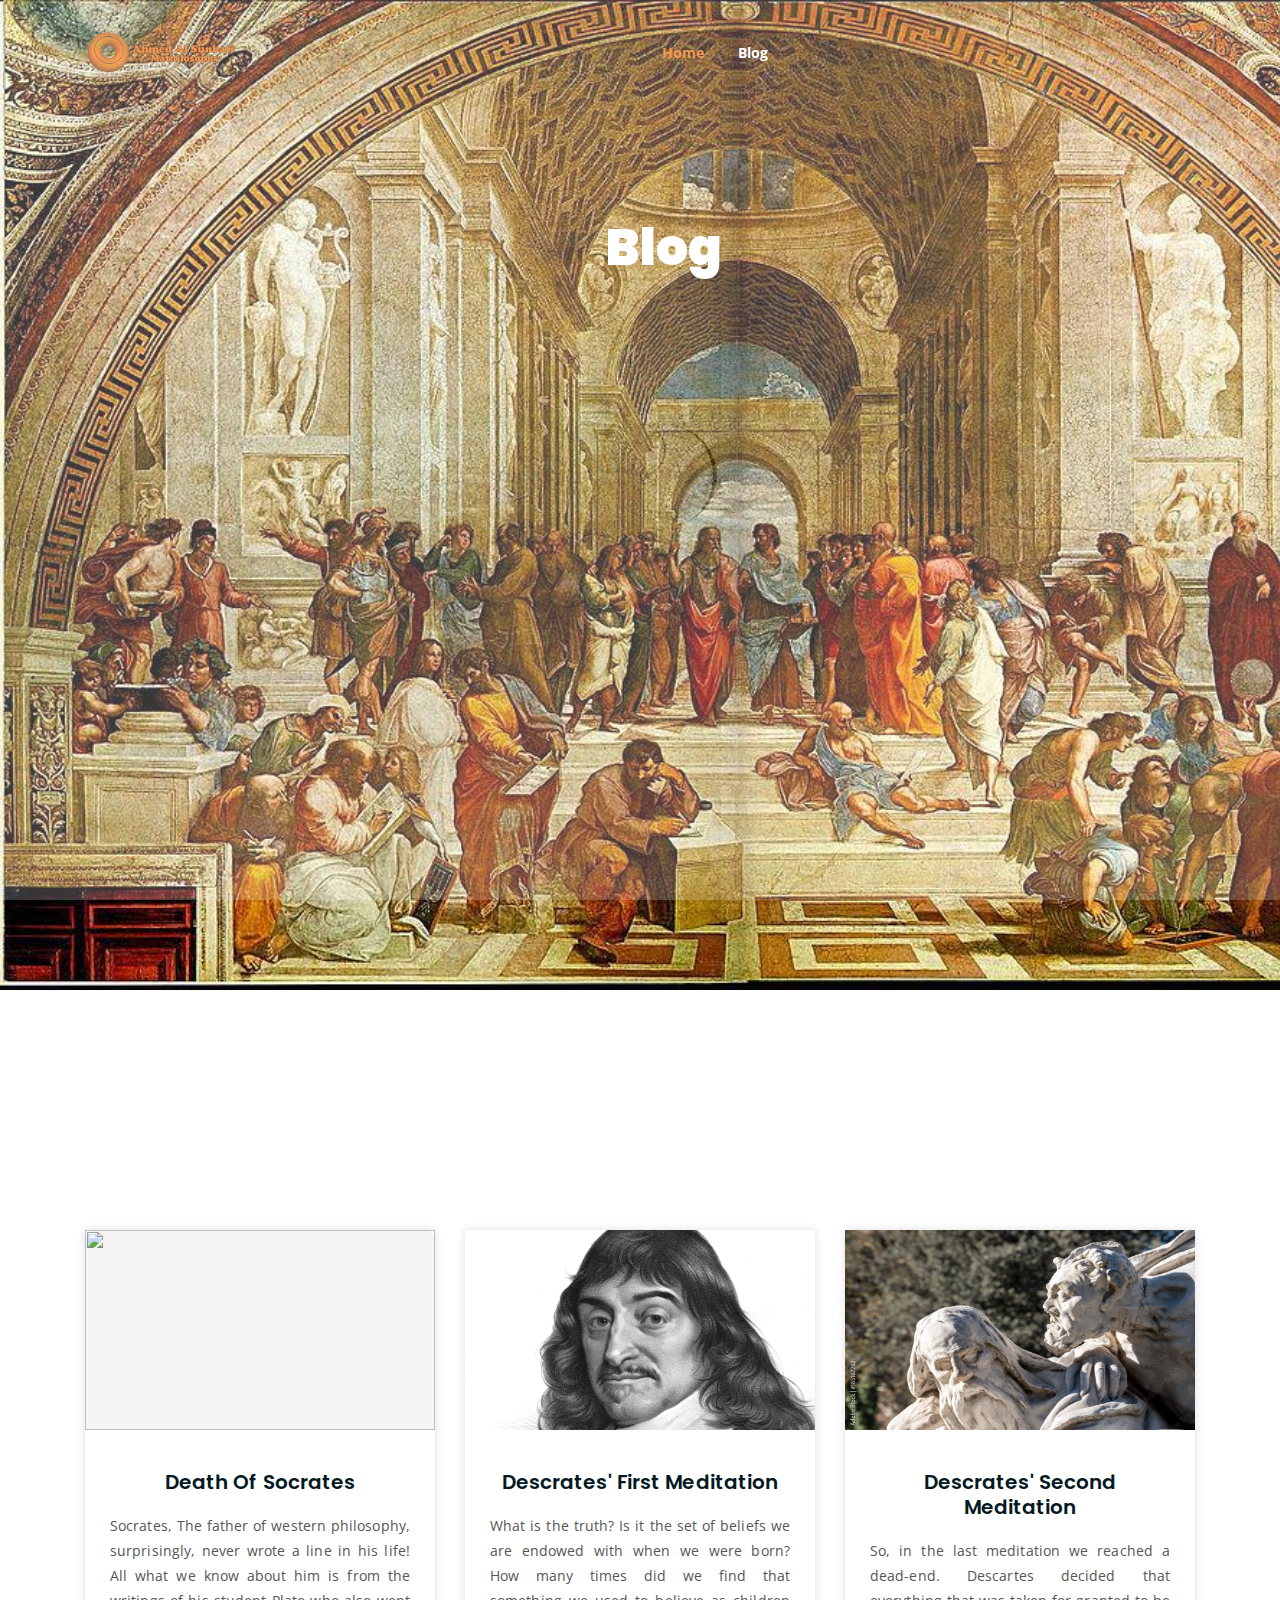
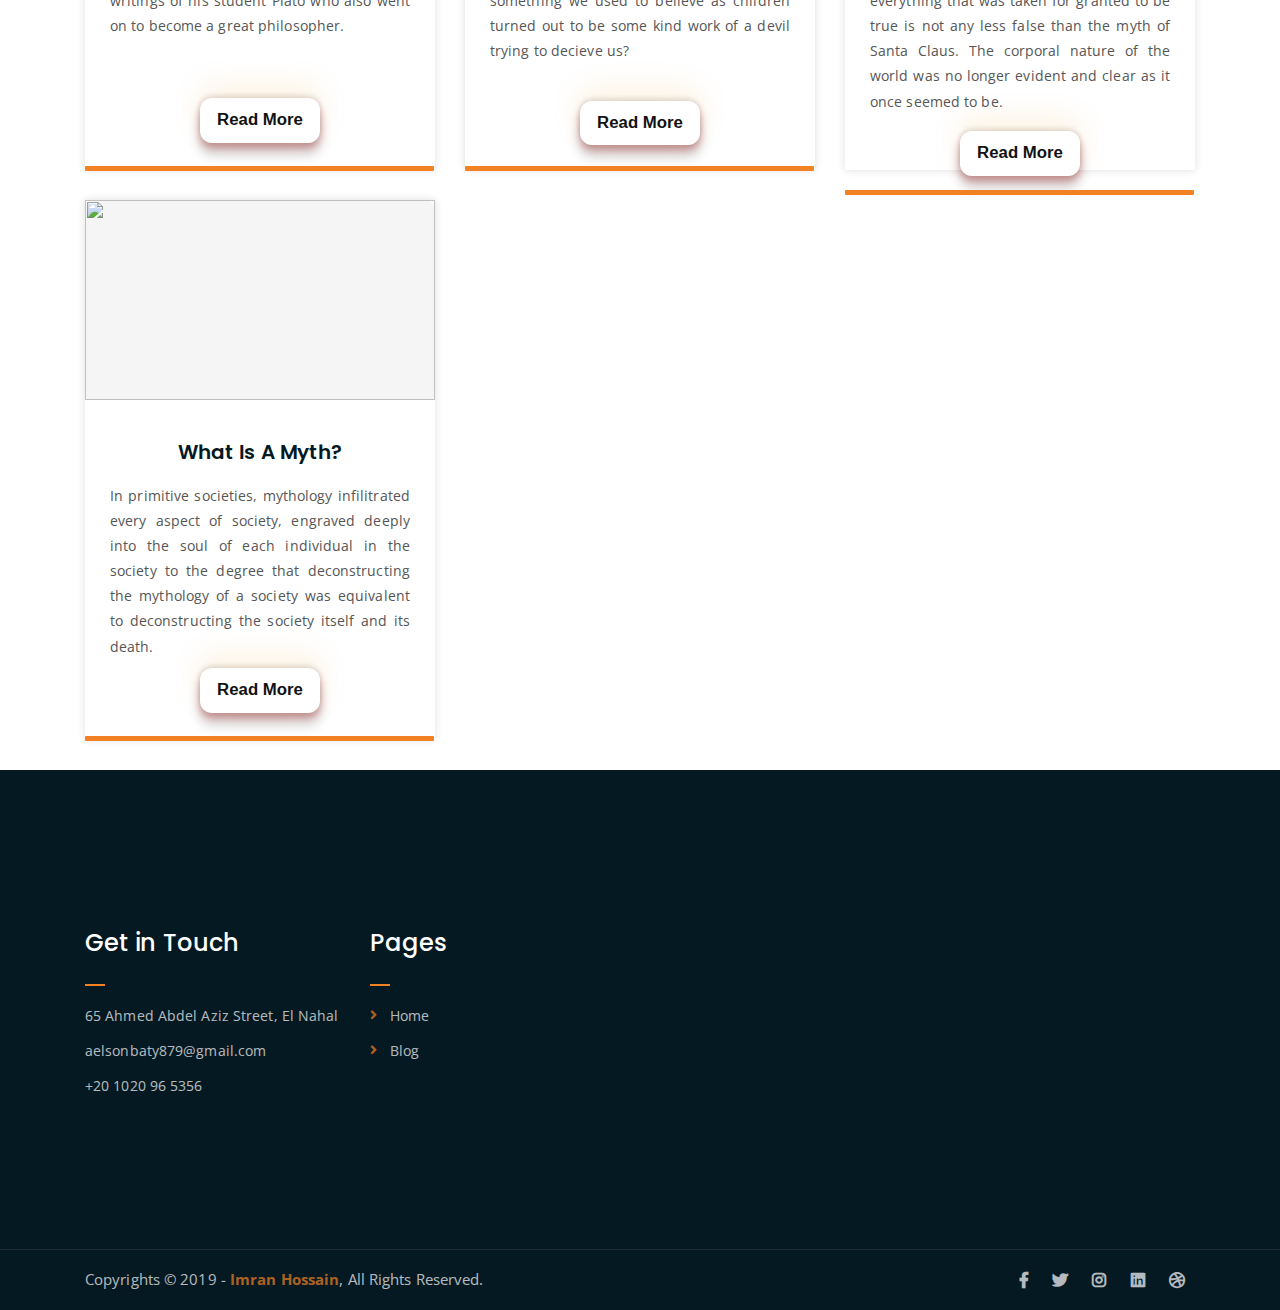
==== commit 87839a32: "shesh" ====
--- a/blog.html
+++ b/blog.html
@@ -114,7 +114,11 @@
 						<div class="news-text-box">
 							<h3><a href="single-news.html">Death Of Socrates</a></h3>
 							<p class="excerpt" align="justify">Socrates, The father of western philosophy, surprisingly, never wrote a line in his life! All what we know about him is from the writings of his student Plato who also went on to become a great philosopher. </p>
-							<a href="descartes-socrates.html"> <button class="read-more"> Read More </button> </a>
+							<a href="death-socrates.html"><button class="read-more" style="margin-top: 60px;"> Read More </button></a>
+						</div>
+						<div class="read-more-bar">
+	
+							<div class="blog-bar blog-bar1"></div>
 						</div>
 					</div>
 				</div>
@@ -126,7 +130,11 @@
 						<div class="news-text-box">
 							<h3><a href="descartes-first.html">Descrates' First Meditation</a></h3>
 							<p class="excerpt" align="justify">What is the truth? Is it the set of beliefs we are endowed with when we were born? How many times did we find that something we used to believe as children turned out to be some kind work of a devil trying to decieve us?</p>
-							<a href="descartes-first.html"> <button class="read-more"> Read More </button> </a>
+							<a href="descartes-first.html"><button class="read-more" style="margin-top: 37px;"> Read More </button> </a>
+						</div>
+						<div class="read-more-bar">
+
+							<div class="blog-bar blog-bar2"></div>
 						</div>
 					</div>
 				</div>
@@ -140,9 +148,27 @@
 							<p class="excerpt" align="justify">So, in the last meditation we reached a dead-end. Descartes decided that everything that was taken for granted to be true is not any less false than the myth of Santa Claus. The corporal nature of the world was no longer evident and clear as it once seemed to be.</p>
 							<a href="descartes-second.html"> <button class="read-more"> Read More </button> </a>
 						</div>
-					</div>
-				</div>
-				
+						<div class="read-more-bar">
+
+							<div class="blog-bar blog-bar3"></div>
+						</div>
+					</div>
+				</div>
+				<div class="col-lg-4 col-md-6 offset-md-3 offset-lg-0">
+					<div class="single-latest-news">
+					<a href="what-is-a-myth.html"><div class="latest-news-bg news-bg-1">
+						<img src="assets/img/what-is-a-myth.png" alt="" height="100%", width="100%">
+					</div></a>
+					<div class="news-text-box">
+						<h3><a href="what-is-a-myth.html">What Is A Myth?</a></h3>
+						<p class="excerpt" align="justify">In primitive societies, mythology infilitrated every aspect of society, engraved deeply into the soul of each individual in the society to the degree that deconstructing the mythology of a society was equivalent to deconstructing the society itself and its death. </p>
+						<a href="what-is-a-myth.html"><button class="read-more" style="margin-top: -8px;"> Read More </button></a>
+					</div>
+					<div class="read-more-bar">
+
+						<div class="blog-bar blog-bar1"></div>
+					</div>
+				</div>
 			</div>
 		</div>
 	</div>
--- a/assets/css/main.css
+++ b/assets/css/main.css
@@ -7,6 +7,9 @@
 Version: 1.0
 */
 /*------------------------------------------------*/
+html{
+  scroll-behavior: smooth;
+}
 .container .owl-nav{
   position: absolute;
   top: 0%;
@@ -30,6 +33,281 @@
 }
 /* -----------------------------------------------------------------------------
 # Base - Genral & Typography
+/*-------------------------------------- Publications & Books -----------------------------*/
+/* Demo Code: */
+
+.projcard-container {
+	margin: 50px 0;
+}
+
+/* Actual Code: */
+.projcard-container,
+.projcard-container * {
+	box-sizing: border-box;
+}
+.projcard-container {
+	margin-left: auto;
+	margin-right: auto;
+	width: 1250px;
+  height: auto;
+}
+.projcard {
+	position: relative;
+	width: 100%;
+	height: 420px;
+  margin-bottom: 40px;
+	border-radius: 10px;
+	background-color: #fff;
+	border: 2px solid #ddd;
+	font-size: 18px;
+	overflow: hidden;
+	cursor: pointer;
+	box-shadow: 0 4px 21px -12px rgba(0, 0, 0, .66);
+	transition: box-shadow 0.2s ease, transform 0.2s ease;
+}
+.projcard1 {
+	position: relative;
+	width: 100%;
+	height: 450px;
+  margin-bottom: 40px;
+	border-radius: 10px;
+	background-color: black;
+	border: 2px solid #ddd;
+	font-size: 18px;
+	overflow: hidden;
+	cursor: pointer;
+	box-shadow: 0 4px 21px -12px rgba(0, 0, 0, .66);
+	transition: box-shadow 0.2s ease, transform 0.2s ease;
+}
+.projcard2 {
+	position: relative;
+	width: 100%;
+	height: 410px;
+  margin-bottom: 40px;
+	border-radius: 10px;
+	background-color: #fff;
+	border: 2px solid #ddd;
+	font-size: 18px;
+	overflow: hidden;
+	cursor: pointer;
+	box-shadow: 0 4px 21px -12px rgba(0, 0, 0, .66);
+	transition: box-shadow 0.2s ease, transform 0.2s ease;
+}
+.projcard3 {
+	position: relative;
+	width: 100%;
+	height: 370px;
+  margin-bottom: 40px;
+	border-radius: 10px;
+	background-color: black;
+	border: 2px solid #ddd;
+	font-size: 18px;
+	overflow: hidden;
+	cursor: pointer;
+	box-shadow: 0 4px 21px -12px rgba(0, 0, 0, .66);
+	transition: box-shadow 0.2s ease, transform 0.2s ease;
+}
+.projcard:hover {
+	box-shadow: 0 34px 32px -33px rgba(0, 0, 0, .18);
+	transform: translate(0px, -3px);
+}
+.projcard::before {
+	content: "";
+	position: absolute;
+	top: 0;
+	right: 0;
+	bottom: 0;
+	left: 0;
+	background-image: linear-gradient(-70deg, #424242, transparent 50%);
+	opacity: 0.07;
+}
+.projcard:nth-child(2n)::before {
+	background-image: linear-gradient(-250deg, #424242, transparent 50%);
+}
+.projcard-innerbox {
+	position: absolute;
+	top: 0;
+	right: 0;
+	bottom: 0;
+	left: 0;
+}
+.projcard-img {
+	position: absolute;
+	height: 370px;
+	width: 470px;
+	top: 0;
+	left: 0;
+	transition: transform 0.2s ease;
+}
+.projcard1-img {
+	position: absolute;
+	height: 450px;
+	width: 470px;
+	top: 0;
+	left: 0;
+	transition: transform 0.2s ease;
+}
+.projcard2-img {
+	position: absolute;
+	height: 410px;
+	width: 470px;
+	top: 0;
+	left: 0;
+	transition: transform 0.2s ease;
+}
+.projcard:nth-child(2n) .projcard-img {
+	left: initial;
+	right: 0;
+}
+.projcard:hover .projcard-img {
+	transform: scale(1.05) rotate(1deg);
+}
+.projcard:hover .projcard-bar {
+	width: 70px;
+}
+.projcard-textbox {
+	position: absolute;
+	top: 7%;
+	bottom: 7%;
+	left: 430px;
+	width: calc(100% - 470px);
+	font-size: 17px;
+}
+.projcard:nth-child(2n) .projcard-textbox {
+	left: initial;
+	right: 430px;
+}
+.projcard-textbox::before,
+.projcard-textbox::after {
+	content: "";
+	position: absolute;
+	display: block;
+	background: #ff0000bb;
+	background: #fff;
+	top: -20%;
+	left: -55px;
+	height: 140%;
+	width: 130px;
+	transform: rotate(8deg);
+}
+.projcard-textbox1::before,
+.projcard-textbox1::after {
+	content: "";
+	position: absolute;
+	display: block;
+	background: #ff0000bb;
+	background: black;
+	top: -20%;
+	left: -55px;
+	height: 140%;
+	width: 140px;
+	transform: rotate(8deg);
+}
+.projcard-textbox3::before,
+.projcard-textbox3::after {
+	content: "";
+	position: absolute;
+	display: block;
+	background: #ff0000bb;
+	background: black;
+	top: -20%;
+	left: -55px;
+	height: 140%;
+	width: 140px;
+	transform: rotate(8deg);
+}
+.projcard:nth-child(2n) .projcard-textbox::before {
+	display: none;
+}
+.projcard-textbox::after {
+	display: none;
+	left: initial;
+	right: -55px;
+}
+.projcard:nth-child(2n) .projcard-textbox::after {
+	display: block;
+}
+.projcard-textbox * {
+	position: relative;
+}
+.projcard-title {
+	font-family: 'Voces', 'Open Sans', arial, sans-serif;
+	font-size: 24px;
+}
+.projcard-subtitle {
+	font-family: 'Voces', 'Open Sans', arial, sans-serif;
+	color: #888;
+}
+.projcard-bar {
+	left: -2px;
+	width: 50px;
+	height: 5px;
+	margin: 10px 0;
+	border-radius: 5px;
+	background-color: #424242;
+	transition: width 0.2s ease;
+}
+.read-more-button{
+  padding-left: -100px;
+}
+.blog-bar {
+  padding-top:0px;
+  transform: translateY(-12px);
+	left: 0px;
+	width: 349px;
+	height: 5px;
+	margin: 0px 0;
+	border-radius: 1px;
+	background-color: #F28123;
+	transition: width 0.2s ease;
+}
+.blog-bar1{
+  transform: translateY(-2px);
+}
+.blog-bar3{
+  transform: translateY(-11px);
+}
+.blog-bar2{
+  transform: translateY(-4px);
+}
+.projcard-blue .projcard-bar { background-color: #0088FF; }
+.projcard-blue::before { background-image: linear-gradient(-70deg, #0088FF, transparent 50%); }
+.projcard-blue:nth-child(2n)::before { background-image: linear-gradient(-250deg, #0088FF, transparent 50%); }
+.projcard-red .projcard-bar { background-color: #D62F1F; }
+.projcard-red::before { background-image: linear-gradient(-70deg, #D62F1F, transparent 50%); }
+.projcard-red:nth-child(2n)::before { background-image: linear-gradient(-250deg, #D62F1F, transparent 50%); }
+.projcard-green .projcard-bar { background-color: #40BD00; }
+.projcard-green::before { background-image: linear-gradient(-70deg, #40BD00, transparent 50%); }
+.projcard-green:nth-child(2n)::before { background-image: linear-gradient(-250deg, #40BD00, transparent 50%); }
+.projcard-yellow .projcard-bar { background-color: #F5AF41; }
+.projcard-yellow::before { background-image: linear-gradient(-70deg, #F5AF41, transparent 50%); }
+.projcard-yellow:nth-child(2n)::before { background-image: linear-gradient(-250deg, #F5AF41, transparent 50%); }
+.projcard-orange .projcard-bar { background-color: #FF5722; }
+.projcard-orange::before { background-image: linear-gradient(-70deg, #FF5722, transparent 50%); }
+.projcard-orange:nth-child(2n)::before { background-image: linear-gradient(-250deg, #FF5722, transparent 50%); }
+.projcard-brown .projcard-bar { background-color: #C49863; }
+.projcard-brown::before { background-image: linear-gradient(-70deg, #C49863, transparent 50%); }
+.projcard-brown:nth-child(2n)::before { background-image: linear-gradient(-250deg, #C49863, transparent 50%); }
+.projcard-grey .projcard-bar { background-color: #424242; }
+.projcard-grey::before { background-image: linear-gradient(-70deg, #424242, transparent 50%); }
+.projcard-grey:nth-child(2n)::before { background-image: linear-gradient(-250deg, #424242, transparent 50%); }
+.projcard-customcolor .projcard-bar { background-color: var(--projcard-color); }
+.projcard-customcolor::before { background-image: linear-gradient(-70deg, var(--projcard-color), transparent 50%); }
+.projcard-customcolor:nth-child(2n)::before { background-image: linear-gradient(-250deg, var(--projcard-color), transparent 50%); }
+.projcard-description {
+	z-index: 10;
+	font-size: 13px;
+	color: #424242;
+	height: 280px;
+	overflow: hidden;
+	text-overflow: ellipsis;
+}
+
+.publications{
+  background-color: #FFE53B;
+  background-image: linear-gradient(147deg, #FFE53B 0%, #fd3838 74%);
+}
+/*-------------------------------------- Publications & Books -----------------------------*/
 /*-------------------------------------- button 35 -----------------------------*/
 
 .read-more {
@@ -109,7 +387,7 @@
 }
 /*----------------------------------------------------------------------------- */
 .wrapper{
-  min-height: 100vh;
+  min-height: 40vh;
   display: flex;
   justify-content: center;
   align-items: center;
@@ -135,7 +413,8 @@
 .about{
   width: 100%;
   padding: 78px 0px;
-  background-color: rgb(235, 235, 235);
+  background-color: #FFE53B;
+  background-image: linear-gradient(147deg, #FFE53B 0%, #fd3838 74%);
 }
 
 .box img{
@@ -165,7 +444,7 @@
 }
 
 .about-text p{
-  color:rgb(93, 20, 124);
+  color:rgb(8, 8, 8);
   letter-spacing: 1px;
   line-height: 28px;
   font-size: 18px;
@@ -632,7 +911,7 @@
 }
 
 a.boxed-btn, a.obrdered-btn, .cart-btn {
-  border-radius: 50px;
+  border-radius: 4px;
 }
 
 .section-title h3 {
@@ -663,7 +942,7 @@
 }
 
 .section-title {
-  margin-bottom: 80px;
+  margin-bottom: 50px;
 }
 
 
@@ -1257,7 +1536,7 @@
 }
 
 .single-latest-news:hover .latest-news-bg {
-  opacity: 0.8;
+  opacity: 1;
 }
 
 a.tof-btn {
@@ -1281,19 +1560,20 @@
 }
 
 .single-latest-news {
-  -webkit-box-shadow: 0 0 20px #dddddd;
-  box-shadow: 0 0 20px #dddddd;
-  -webkit-transition: 0.3s;
-  -o-transition: 0.3s;
-  transition: 0.3s;
-}
-
-.single-latest-news:hover {
-  -webkit-box-shadow: 0 0 0;
-  box-shadow: 0 0 0;
-  -webkit-box-shadow: none;
-  box-shadow: none;
-}
+  -webkit-box-shadow: 0 0 8px #dddddd;
+  box-shadow: 0 0 8px #dddddd;
+  -webkit-transition: 0.3s;
+  -o-transition: 0.3s;
+  transition: 0.3s;
+}
+
+  .single-latest-news:hover {
+    transition: all 0.2s ease-out;
+    box-shadow: 0px 4px 20px rgba(38, 38, 38, 0.2);
+    top: -4px;
+    border: 1px solid #cccccc;
+    background-color: white;
+  }
 
 .single-logo-item {
   -webkit-transition: 0.3s;
@@ -1799,7 +2079,9 @@
   border-bottom-right-radius: 0;
   border-bottom-left-radius: 0;
 }
-
+.latest-news{
+  padding-top: 90px;
+}
 .single-latest-news h3 {
   font-size: 20px;
   line-height: 1.25em;
@@ -1843,6 +2125,7 @@
 }
 
 .single-latest-news {
+  height:540px;
   margin-bottom: 30px;
 }
 
@@ -1893,6 +2176,31 @@
   border-radius: 20px;
   background-size:cover;
   height:110vh;
+  display: flex;
+  justify-content: center;
+  margin-bottom: 20px;
+}
+
+.what-is-a-myth-bg{
+  background:url("../img/what-is-a-myth.png");
+  background-size:cover;
+  height:110vh;
+  display: flex;
+  justify-content: center;
+}
+.what-is-myth-bg {
+  background:url("../img/what-is-a-myth.png");
+  border-radius: 20px;
+  background-size:cover;
+  height:110vh;
+  display: flex;
+  justify-content: center;
+  margin-bottom: 20px;
+}
+.blog-imgs img{
+  border-radius: 20px;
+  background-size:cover;
+  height:90vh;
   display: flex;
   justify-content: center;
   margin-bottom: 20px;
@@ -2183,7 +2491,9 @@
 
 
 .cart-banner {
-  background-color: rgb(235, 235, 235);
+  background-color: #FFE53B;
+  background-image: linear-gradient(147deg, #FFE53B 0%, #fd3838 74%); 
+  padding-bottom: 20px;
 }
 .image img{
   height: 400px;
@@ -2197,14 +2507,14 @@
 }
 .cart-banner .image-column {
   position: relative;
-  margin-top: 40px;
+  margin-top: 0px;
 
 }
 
 
 .cart-banner .content-column {
   position: relative;
-  padding-top: 40px;
+  padding-top: 0px;
 }
 
 .cart-banner .content-column h3 {
@@ -2225,83 +2535,11 @@
   margin-bottom: 25px;
 }
 
-.time-counter {
-  position: relative;
-  margin-bottom: 25px;
-}
-
-.time-counter .time-countdown {
-  position: relative;
-}
-
-.time-countdown .counter-column {
-  position: relative;
-  display: inline-block;
-  margin: 0px 0px 5px;
-  font-size: 13px;
-  line-height: 1em;
-  padding: 8px 20px 14px;
-  text-transform: capitalize;
-  text-align: center;
-  border: 2px solid #F28123;
-}
-
-.time-countdown .counter-column .count {
-  position: relative;
-  display: block;
-  font-size: 30px;
-  line-height: 1.4em;
-  padding: 0px 0px;
-  color: #F28123;
-  font-weight: 700;
-  letter-spacing: 1px;
-}
-
 /* -----------------------------------------------------------------------------
 
 # Testimonial Styles
 
 ----------------------------------------------------------------------------- */
-.client-avater {
-  margin-bottom: 20px;
-}
-
-.client-meta h3 {
-  font-size: 20px;
-  font-weight: 600;
-}
-
-.client-meta h3 span {
-  display: block;
-  font-size: 70%;
-  margin-top: 10px;
-  color: #051922;
-  font-weight: 600;
-  opacity: 0.5;
-}
-
-p.testimonial-body {
-  font-size: 17px;
-  font-style: italic;
-  width: 700px;
-  margin: 0 auto;
-  line-height: 1.8;
-  color: #999999;
-  margin-top: 20px;
-}
-
-.last-icon {
-  margin-top: 20px;
-  font-size: 25px;
-  opacity: 0.3;
-}
-
-.client-avater img {
-  max-width: 100px;
-  border-radius: 50%;
-  margin: 0 auto;
-}
-
 /* -----------------------------------------------------------------------------
 
 # About Styles
@@ -2664,6 +2902,10 @@
   color: #fff;
 }
 
+.single-product-item{
+  height: 550px;
+}
+
 .single-product-item {
   margin-bottom: 30px;
 }
@@ -2985,8 +3227,11 @@
 
 
 .blog-post .single-product-item:hover {
-  -webkit-box-shadow: none;
-  box-shadow: none;
+  transition: all 0.2s ease-out;
+  box-shadow: 0px 4px 20px rgba(38, 38, 38, 0.2);
+  top: -4px;
+  border: 0px solid #cccccc;
+  background-color: white;
 }
 .blog-post .single-product-item .p {
   margin-right: 2px;
@@ -2995,17 +3240,18 @@
   margin: 5px;
 }
 .blog-post .single-product-item{
-  -webkit-box-shadow: 0 0 20px #e4e4e4;
-  box-shadow: 0 0 20px #e4e4e4;
+  -webkit-box-shadow: 0 0 8px #dddddd;
+  box-shadow: 0 0 8px #dddddd;
+  -webkit-transition: 0.3s;
+  -o-transition: 0.3s;
+  transition: 1s;
   padding-bottom: 50px;
   border-radius: 5px;
-  transition: box-shadow .2s,-webkit-box-shadow .2s;
   display: flex;
   flex-direction: column;
   text-align: center;
   width: 90%;
   margin: 3rem 2rem;
-  box-shadow: 0 15px 20px rgba(0, 0, 0, 0.2);
 }
 
 /* -----------------------------------------------------------------------------*/
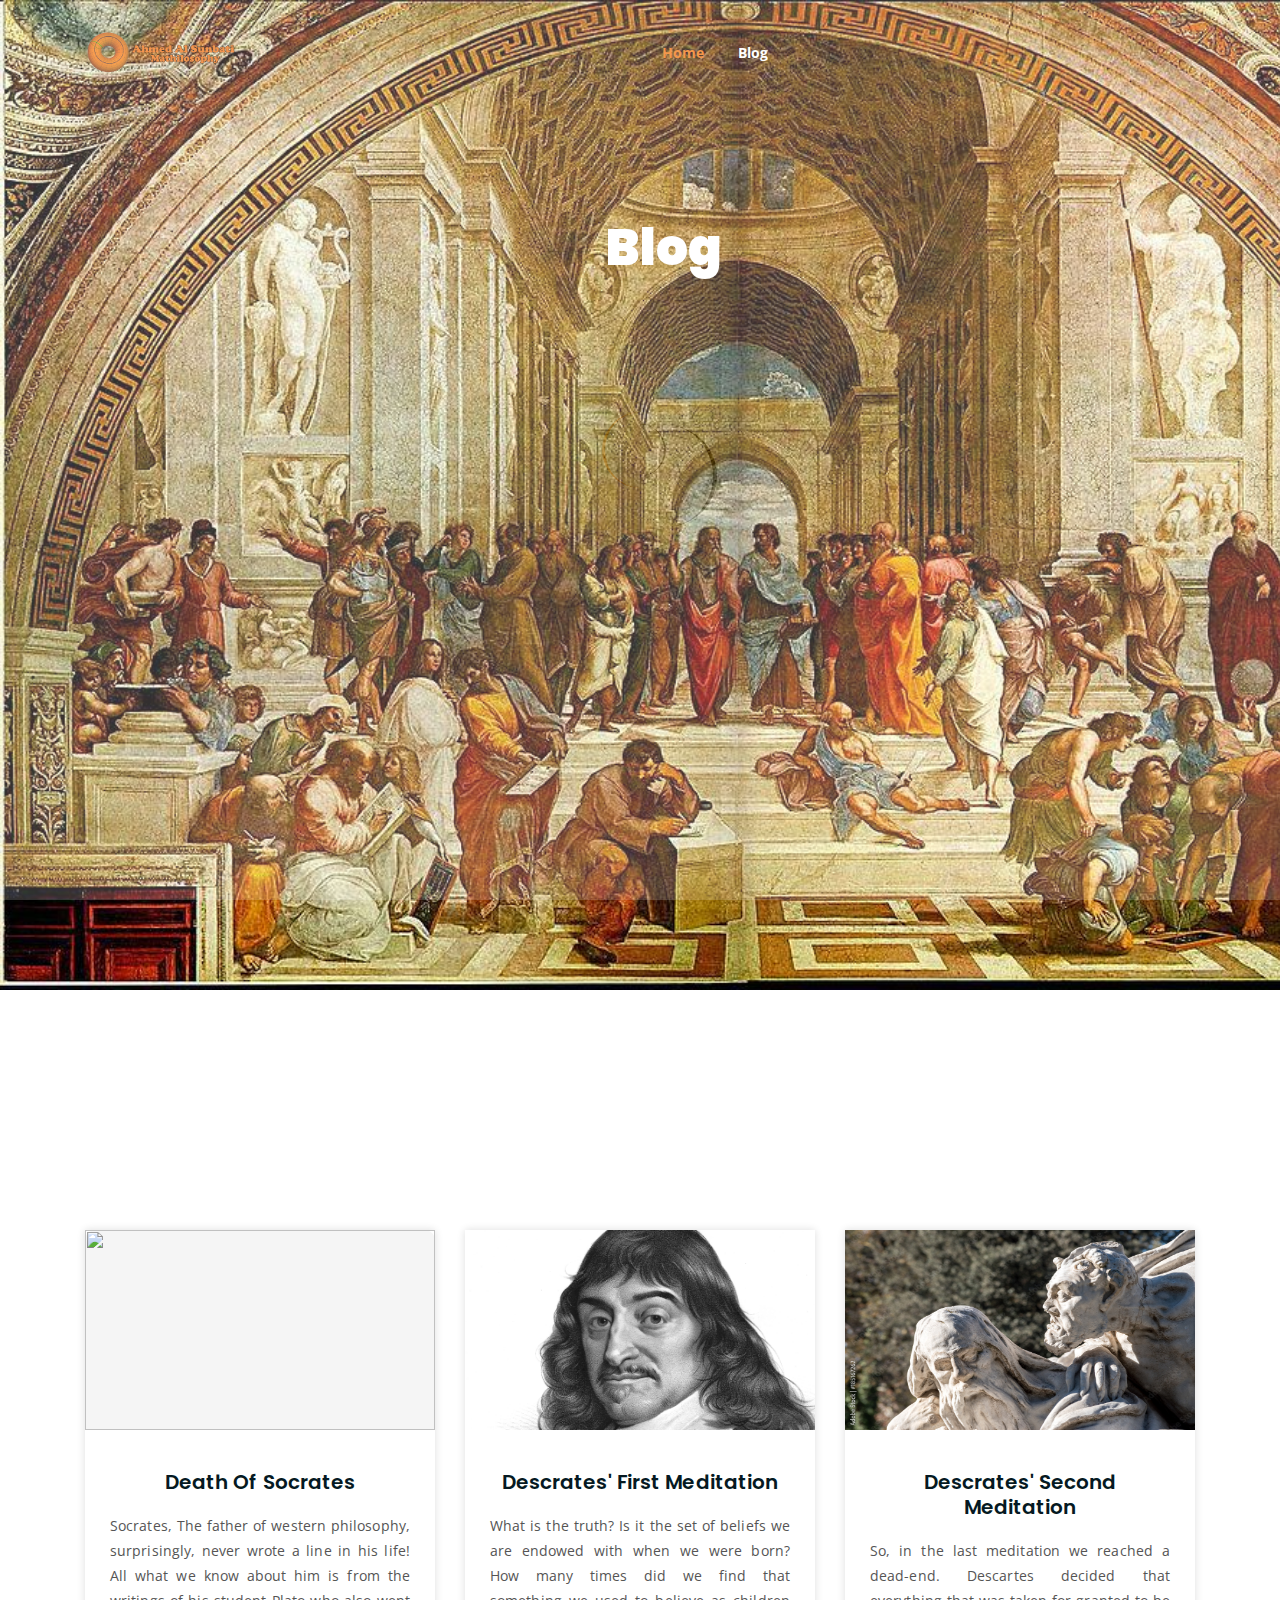
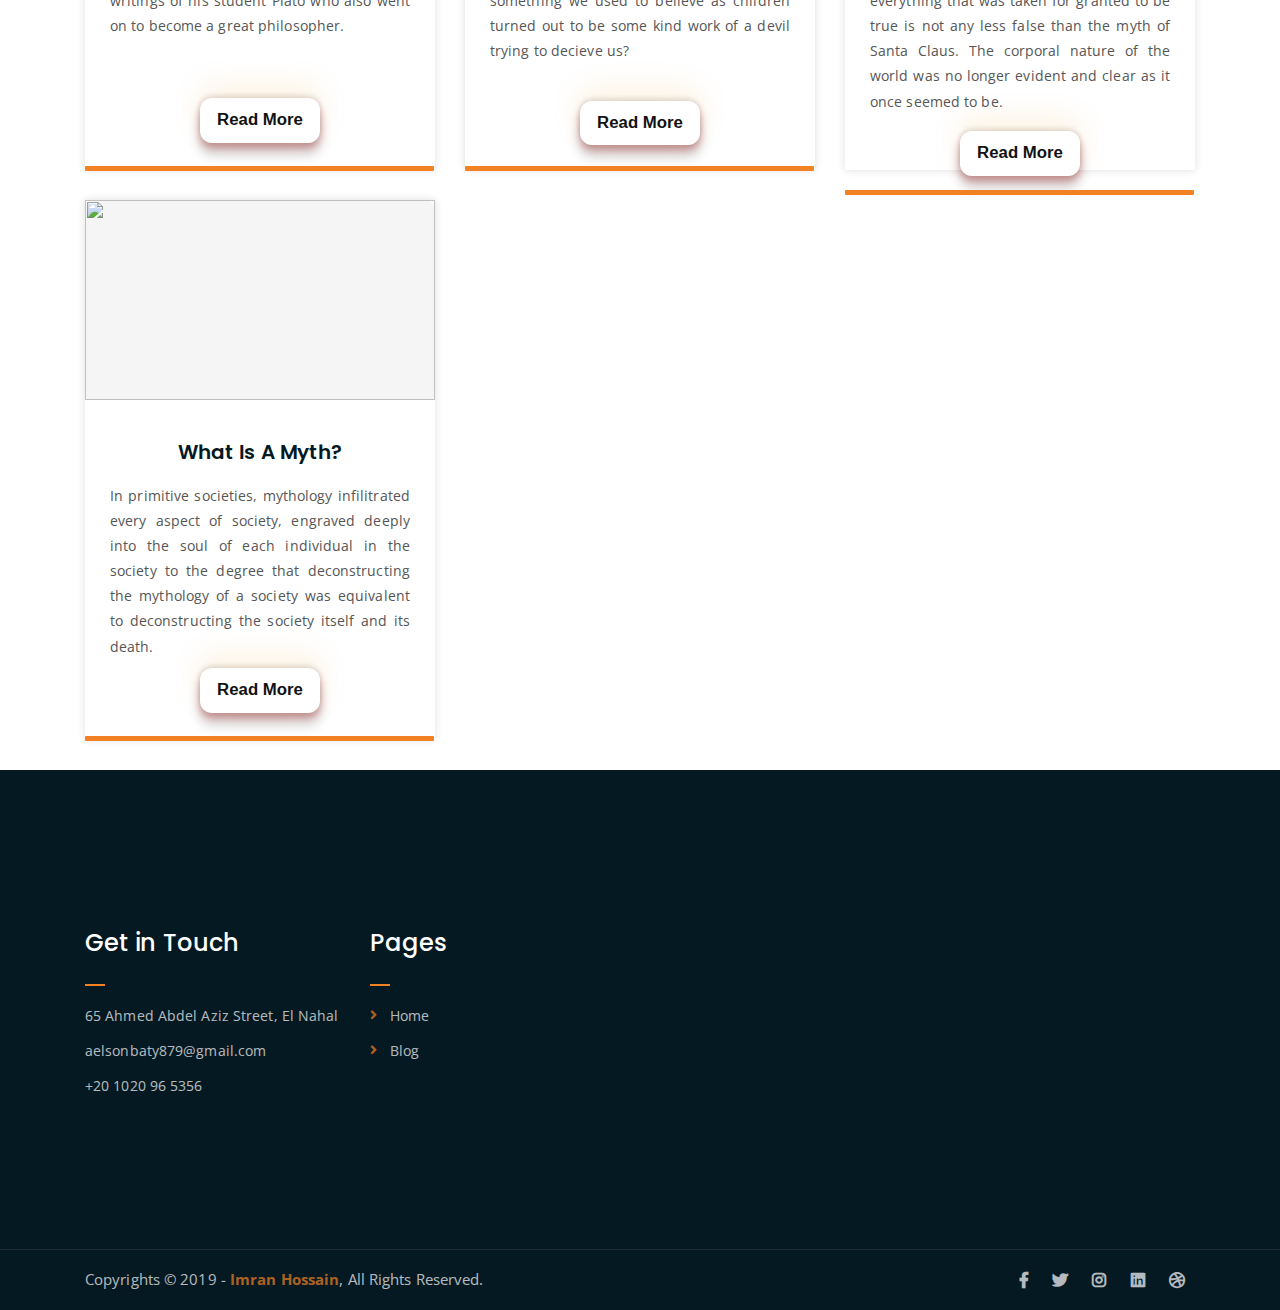
==== commit bfbe6072: "shesh" ====
--- a/blog.html
+++ b/blog.html
@@ -115,6 +115,7 @@
 							<h3><a href="single-news.html">Death Of Socrates</a></h3>
 							<p class="excerpt" align="justify">Socrates, The father of western philosophy, surprisingly, never wrote a line in his life! All what we know about him is from the writings of his student Plato who also went on to become a great philosopher. </p>
 							<a href="death-socrates.html"><button class="read-more" style="margin-top: 60px;"> Read More </button></a>
+							
 						</div>
 						<div class="read-more-bar">
 	
--- a/assets/css/main.css
+++ b/assets/css/main.css
@@ -7,6 +7,44 @@
 Version: 1.0
 */
 /*------------------------------------------------*/
+/*----------blog-read-more---------------*/
+.blog-read-more {
+  font-family: 'Poppins', sans-serif;
+  display: inline-block;
+  background-color: #fff;
+  color: #051922;
+  padding: 10px 20px;
+  border: none;
+}
+
+.blog-read-more i {
+  margin-right: 5px;
+}
+
+.single-product-form .blog-read-more {
+  margin-bottom: 15px;
+}
+
+.blog-read-more:focus {
+  outline: none;
+}
+
+a.boxed-btn, a.obrdered-btn, .blog-read-more {
+  border-radius: 4px;
+}
+
+.blog-read-more {
+  -webkit-transition: 0.3s;
+  -o-transition: 0.3s;
+  transition: 0.3s;
+}
+
+.blog-read-more:hover {
+  background-color: #051922;
+  color: #F28123;
+}
+
+/*----------blog-read-more---x------------*/
 html{
   scroll-behavior: smooth;
 }
@@ -61,7 +99,7 @@
 	border: 2px solid #ddd;
 	font-size: 18px;
 	overflow: hidden;
-	cursor: pointer;
+	
 	box-shadow: 0 4px 21px -12px rgba(0, 0, 0, .66);
 	transition: box-shadow 0.2s ease, transform 0.2s ease;
 }
@@ -75,7 +113,7 @@
 	border: 2px solid #ddd;
 	font-size: 18px;
 	overflow: hidden;
-	cursor: pointer;
+	
 	box-shadow: 0 4px 21px -12px rgba(0, 0, 0, .66);
 	transition: box-shadow 0.2s ease, transform 0.2s ease;
 }
@@ -89,7 +127,7 @@
 	border: 2px solid #ddd;
 	font-size: 18px;
 	overflow: hidden;
-	cursor: pointer;
+	
 	box-shadow: 0 4px 21px -12px rgba(0, 0, 0, .66);
 	transition: box-shadow 0.2s ease, transform 0.2s ease;
 }
@@ -103,7 +141,7 @@
 	border: 2px solid #ddd;
 	font-size: 18px;
 	overflow: hidden;
-	cursor: pointer;
+	
 	box-shadow: 0 4px 21px -12px rgba(0, 0, 0, .66);
 	transition: box-shadow 0.2s ease, transform 0.2s ease;
 }
@@ -305,12 +343,13 @@
 
 .publications{
   background-color: #FFE53B;
-  background-image: linear-gradient(147deg, #FFE53B 0%, #fd3838 74%);
+  background-image: linear-gradient(147deg, #FE5F75 0%, #FC9842 74%);
 }
 /*-------------------------------------- Publications & Books -----------------------------*/
 /*-------------------------------------- button 35 -----------------------------*/
 
 .read-more {
+  font-family: 'Poppins', sans-serif;
   align-items: center;
   background-color: rgb(255, 255, 255);
   border-radius: 12px;
@@ -339,7 +378,10 @@
   touch-action: manipulation;
 }
 .read-more:hover {
-  box-shadow: #121212 0 0 0 3px, transparent 0 0 0 0;
+  box-shadow: #121212 0 0 0 0px, transparent 0 0 0 0;
+  background-color: #051922;
+  color: #F28123;
+  transition: background-color 0.4s, color 0.4s;
 }
 
 .read-more:focus {
@@ -414,7 +456,7 @@
   width: 100%;
   padding: 78px 0px;
   background-color: #FFE53B;
-  background-image: linear-gradient(147deg, #FFE53B 0%, #fd3838 74%);
+  background-image: linear-gradient(147deg, #FE5F75 0%, #FC9842 74%);
 }
 
 .box img{
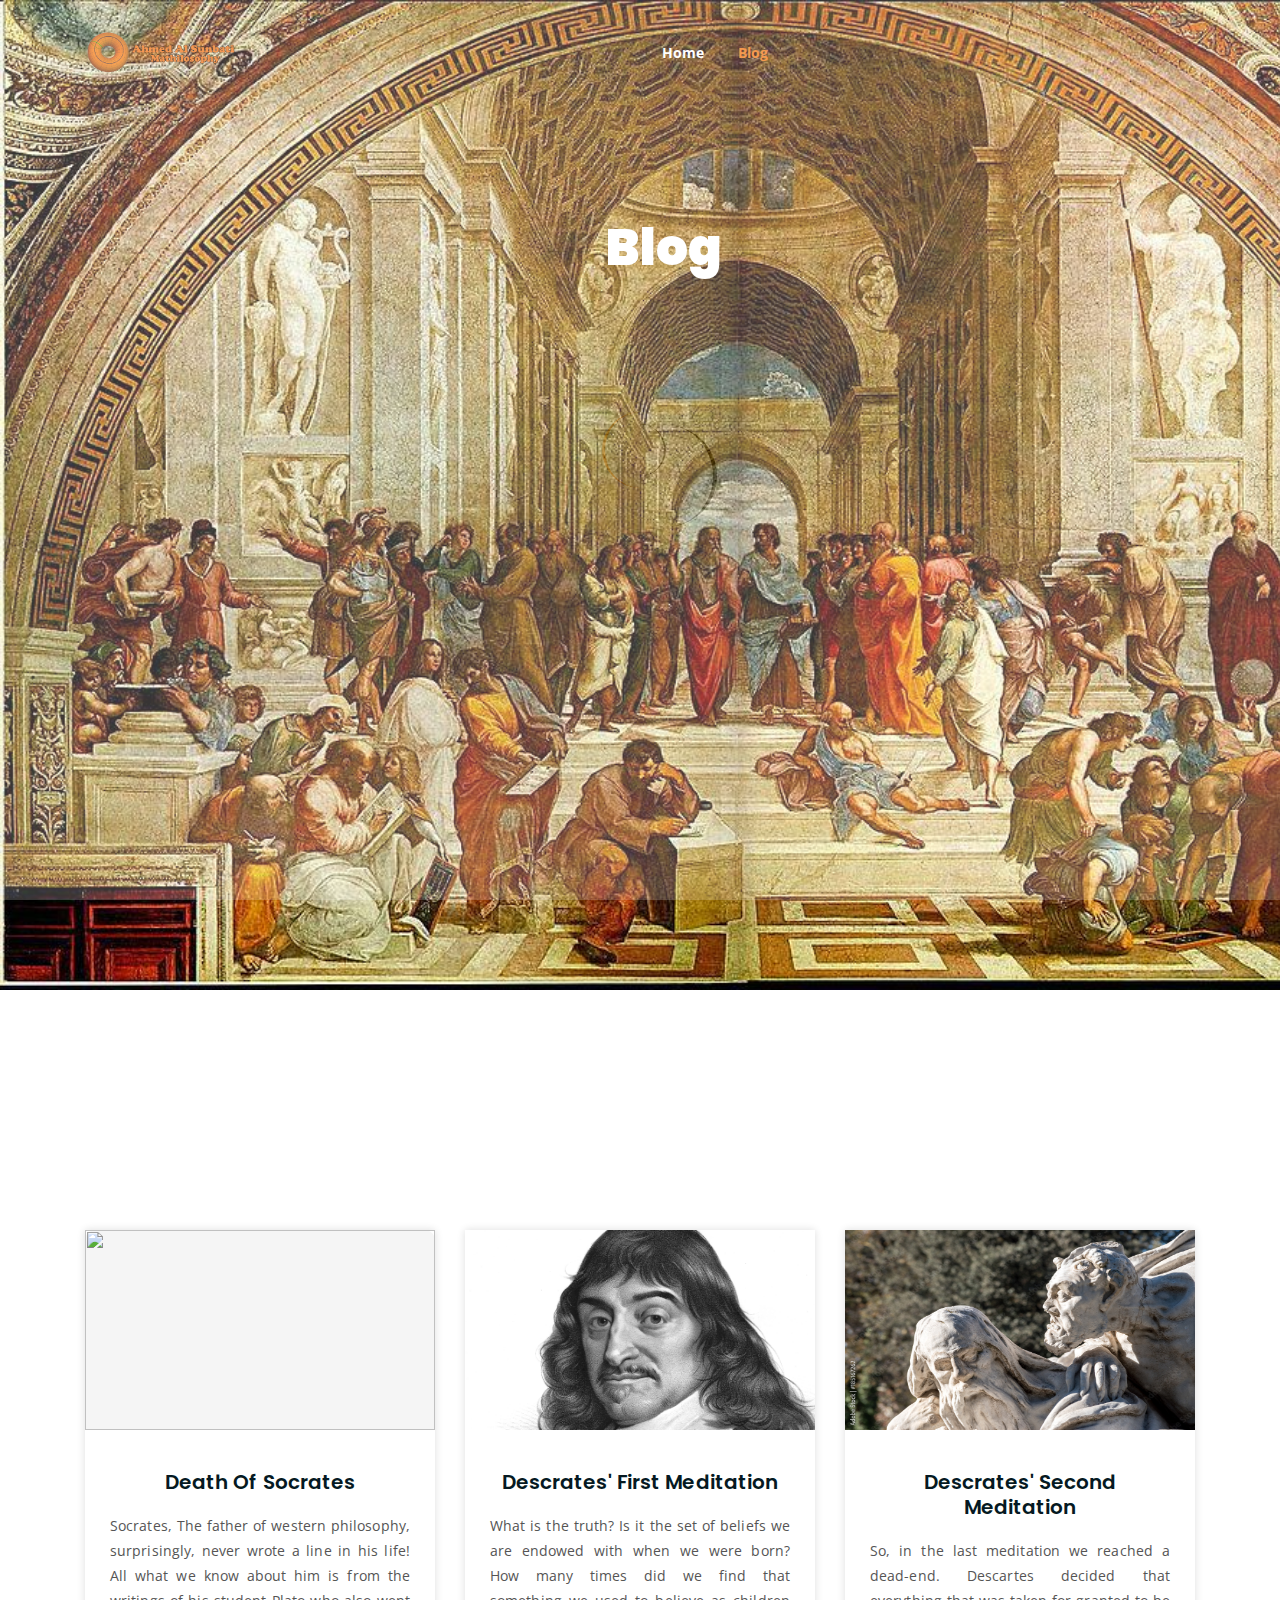
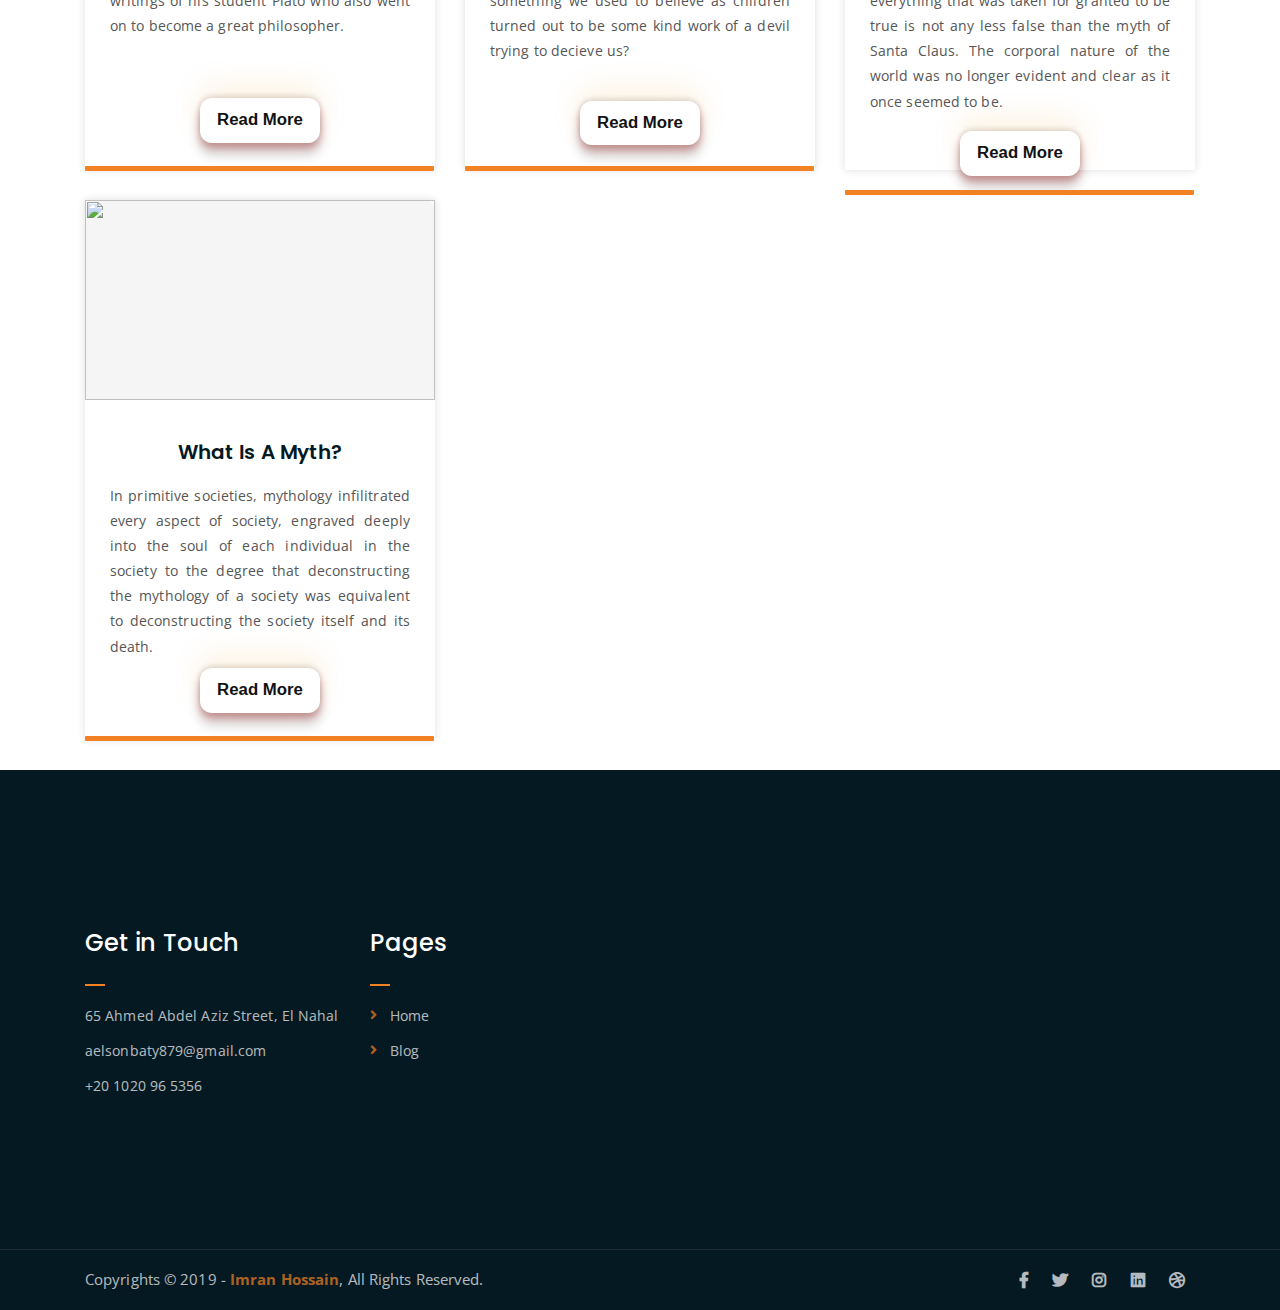
==== commit f9f7b230: "shesh" ====
--- a/blog.html
+++ b/blog.html
@@ -59,14 +59,8 @@
 						<!-- menu start -->
 						<nav class="main-menu">
 							<ul>
-								<li class="current-list-item"><a href="index.html">Home</a></li>
-								<li><a href="news.html">Blog</a>
-									<ul class="sub-menu">
-										<li><a href="death-socrates.html">Death of Socrates</a></li>
-										<li><a href="descartes-first.html">Descartes' First Meditation</a></li>
-										<li><a href="descartes-second.html">Descartes' Second Meditation</a></li>
-									</ul>
-								</li>
+								<li><a href="index.html">Home</a></li>
+								<li class="current-list-item"><a href="blog.html">Blog</a></li>
 								<li>
 									<div class="header-icons">
 										
@@ -112,7 +106,7 @@
 							<img src="assets/img/Death_of_Socrates.jpg" alt="" height="100%", width="100%">
 						</div></a>
 						<div class="news-text-box">
-							<h3><a href="single-news.html">Death Of Socrates</a></h3>
+							<h3><a href="death-socrates.html">Death Of Socrates</a></h3>
 							<p class="excerpt" align="justify">Socrates, The father of western philosophy, surprisingly, never wrote a line in his life! All what we know about him is from the writings of his student Plato who also went on to become a great philosopher. </p>
 							<a href="death-socrates.html"><button class="read-more" style="margin-top: 60px;"> Read More </button></a>
 							
--- a/assets/css/main.css
+++ b/assets/css/main.css
@@ -7,6 +7,121 @@
 Version: 1.0
 */
 /*------------------------------------------------*/
+/*------------academics------------*/
+.bontainer{
+  width: 1200px;
+  min-height: 550px;
+  display: grid;
+  grid-template-columns: repeat(auto-fit, minmax(350px, 1fr));
+  grid-gap: 15px;
+  margin: 0 auto;
+}
+
+.cbard{
+  position: relative;
+  width: 350px;
+  height: 490px;
+  margin: 0 auto;
+  background: #fff;
+  box-shadow: 0 15px 60px rgba(0,0,0, .5);
+  border-radius: 15px;
+}
+
+.cbard .face{
+  position: absolute;
+  bottom: 0;
+  left: 0;
+  width: 100%;
+  height: 100%;
+  display: flex;
+  justify-content: center;
+  align-items: center;
+}
+
+.cbard .face.face1{
+  box-sizing: border-box;
+  padding: 20px;
+}
+
+.cbard .face.face1 h3{
+  margin: 0;
+  padding: 0;
+}
+
+.icon {
+  color: #fabd44;
+  font-size: 8em;
+  text-align: center;
+}
+
+.info {
+  text-align: center;
+}
+
+.info h3 {
+  color: #fabd44;
+  font-size: 1.2em;
+  font-weight: 700;
+  margin: 10px;
+}
+
+
+.cbard .face.face1 .content{
+  font-size:1.2em;
+  margin:0;
+  padding:0 0 1em 0;
+  font-weight:500;
+}
+
+.cbard .face.face2{
+  background: #111;
+  transition: 0.5s;
+}
+
+.cbard:nth-child(1) .face.face2{
+  background: linear-gradient(45deg, #e91e63, #ffeb3b);
+  border-radius: 15px;
+}
+
+.cbard:nth-child(2) .face.face2{
+  background: linear-gradient(45deg, #e91e63, #ffeb3b);
+  border-radius: 15px;
+}
+
+.cbard:nth-child(3) .face.face2{
+  background: linear-gradient(45deg, #e91e63, #ffeb3b);
+  border-radius: 15px;
+}
+
+.cbard:hover .face.face2{
+  height: 60px;
+  border-radius: 0 0 15px 15px;
+}
+
+.cbard .face.face2:before{
+  content:'';
+  position: absolute;
+  top:0;
+  left:0;
+  width: 50%;
+  height: 100%;
+  background: rgba(255,255,255, 0.1);
+  border-radius: 15px 0 0 15px;
+}
+
+.cbard .face.face2 h3{
+  margin: 0;
+  padding: 0;
+  font-size: 5em;
+  color: #fff;
+  transition: 0.5s;
+  text-shadow: 0 2px 5px rgba(0,0,0, .2);
+}
+
+.cbard:hover .face.face2 h2{
+  font-size: 2em;
+}
+/*------------academics--------x--*/
 /*----------blog-read-more---------------*/
 .blog-read-more {
   font-family: 'Poppins', sans-serif;
@@ -455,10 +570,12 @@
 .about{
   width: 100%;
   padding: 78px 0px;
+
+}
+.nbout{
   background-color: #FFE53B;
   background-image: linear-gradient(147deg, #FE5F75 0%, #FC9842 74%);
 }
-
 .box img{
   height: auto;
   width: 400px;
@@ -3320,7 +3437,7 @@
 }
 
 .card:hover .face.face1{
-  background: #ff8c00;
+  background: #2bff00;
   transform: translateY(0);
 }
 
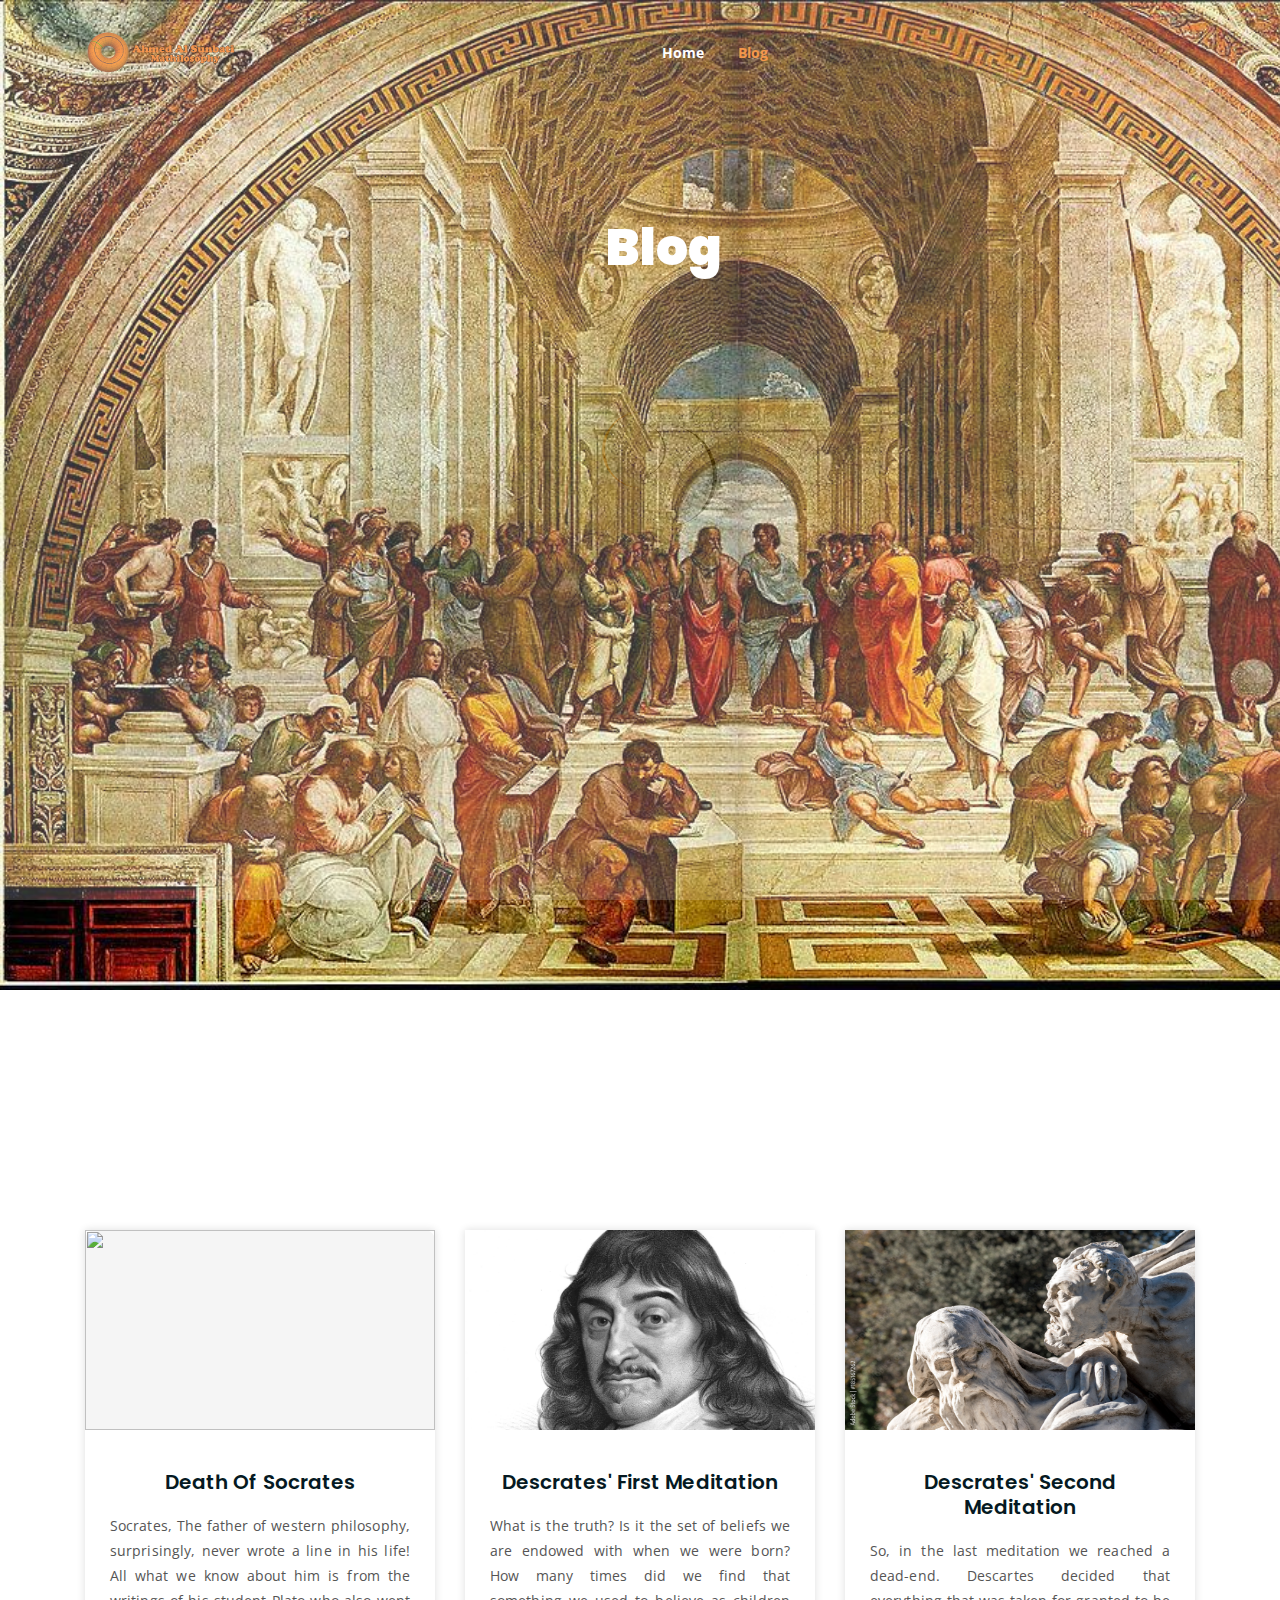
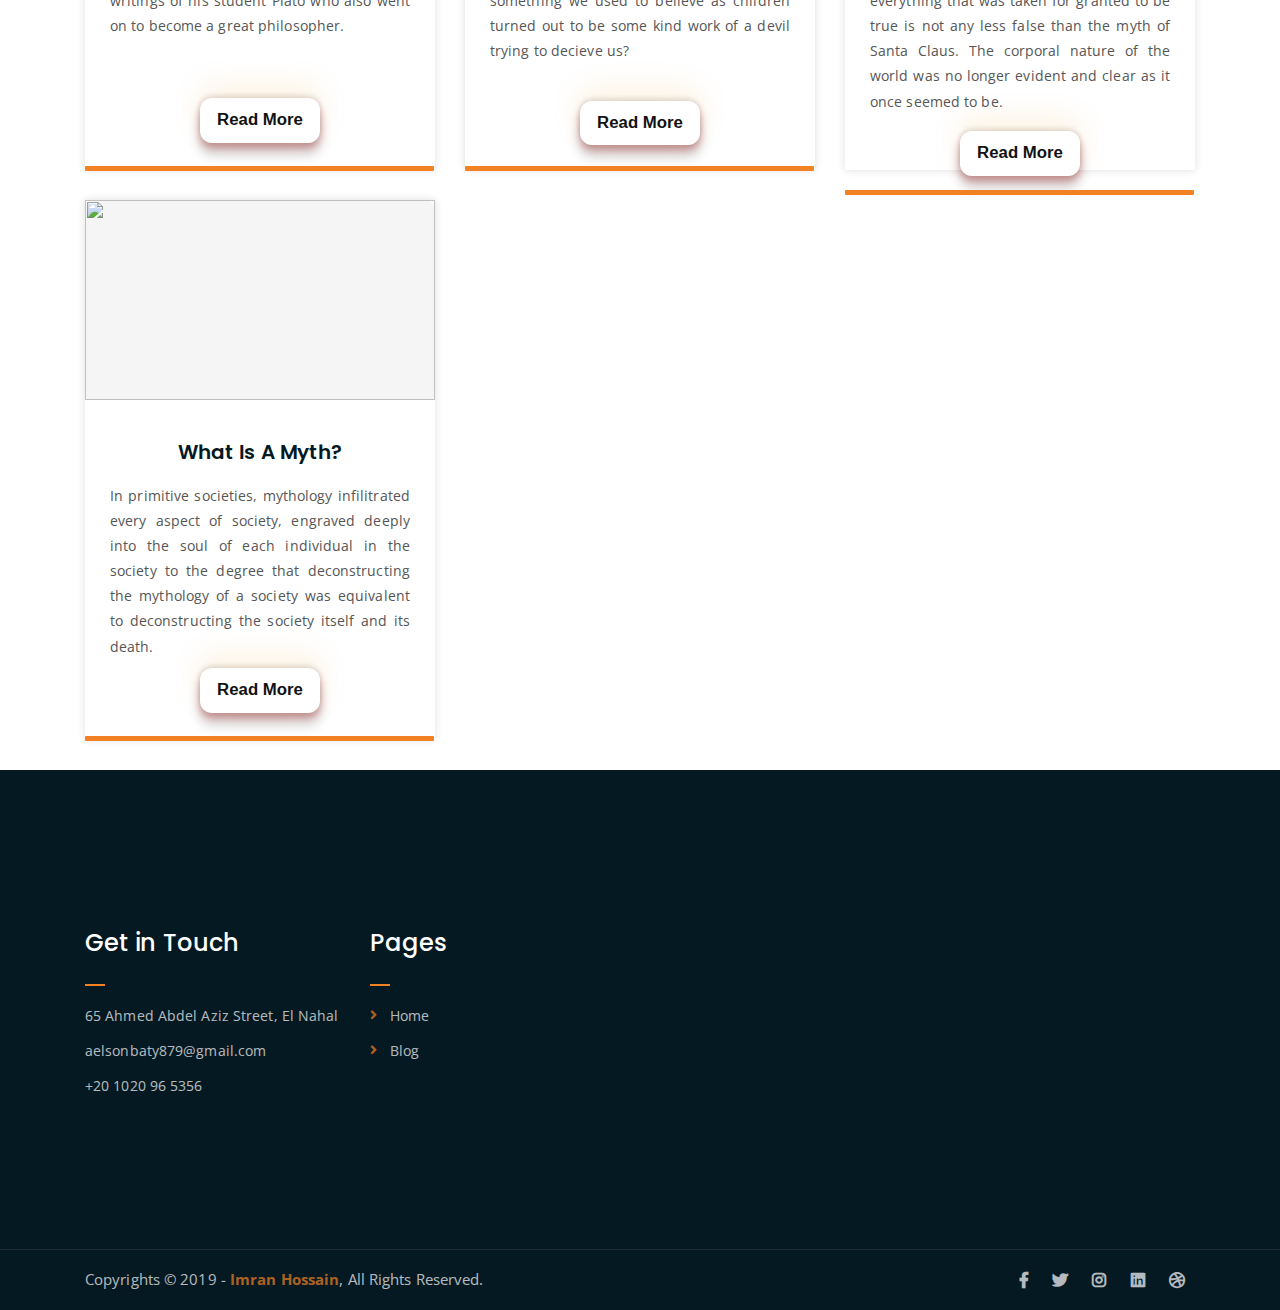
==== commit d783c872: "Update blog.html" ====
--- a/blog.html
+++ b/blog.html
@@ -30,6 +30,7 @@
 	<link rel="stylesheet" href="assets/css/main.css">
 	<!-- responsive -->
 	<link rel="stylesheet" href="assets/css/responsive.css">
+	<link href="https://unpkg.com/aos@2.3.1/dist/aos.css" rel="stylesheet">
 
 </head>
 <body>
@@ -60,7 +61,7 @@
 						<nav class="main-menu">
 							<ul>
 								<li><a href="index.html">Home</a></li>
-								<li class="current-list-item"><a href="blog.html">Blog</a></li>
+								<li><a href="blog.html"  class="current-list-item">Blog</a></li>
 								<li>
 									<div class="header-icons">
 										
@@ -81,13 +82,13 @@
 
 	
 	<!-- breadcrumb-section -->
-	<section class="blog-title">
+	<section class="blog-title" id="blog">
 	<div class="breadcrumb-section breadcrumb-bg">
 		<div class="container">
 			<div class="row">
 				<div class="col-lg-8 offset-lg-2 text-center">
 					<div class="breadcrumb-text">
-						<h1>Blog</h1>
+						<h1 data-aos="fade-down" data-aos-duration="2000"><span>Blog</span></h1>
 					</div>
 				</div>
 			</div>
@@ -97,7 +98,7 @@
 	<!-- end breadcrumb section -->
 
 	<!-- latest news -->
-	<div class="latest-news mt-150 mb-150">
+	<div class="latest-news mt-150 mb-150" id="blog">
 		<div class="container">
 			<div class="row">
 				<div class="col-lg-4 col-md-6">
@@ -242,6 +243,9 @@
 	<script src="assets/js/sticker.js"></script>
 	<!-- main js -->
 	<script src="assets/js/main.js"></script>
-
+	<script src="https://unpkg.com/aos@2.3.1/dist/aos.js"></script>
+	<script>
+		AOS.init();
+	</script>
 </body>
 </html>--- a/assets/css/main.css
+++ b/assets/css/main.css
@@ -7,6 +7,42 @@
 Version: 1.0
 */
 /*------------------------------------------------*/
+.main-menu a:hover{
+  color: #F28123;
+}
+/*------------ Scrolling-effect --------------------*/
+.text-scroll{
+  flex:1;
+  padding:5rem;
+  font-size: 1.2rem;
+  opacity: 1;
+  transform: translateX(0px);
+  transition: all 5s ease-in-out;
+}
+
+.image{
+  flex:1;
+  opacity: 1;
+  transform: translateX(0);
+  transition: all 0.5s ease-in-out;
+}
+
+
+.image img{
+  width: 100%;
+  object-fit: cover;
+  padding:5rem;
+}
+
+.push-right{
+  opacity: 0;
+  transform: translateX(50px);
+}
+.push-left{
+  opacity: 0;
+  transform: translateX(-50px);
+}
+
 /*------------academics------------*/
 .bontainer{
   width: 1200px;
@@ -64,6 +100,14 @@
   font-weight: 700;
   margin: 10px;
 }
+
+.info p {
+  color: #000000;
+  font-size: 1em;
+  font-weight: 500;
+  margin: 10px;
+}
+
 
 
 .cbard .face.face1 .content{
@@ -491,6 +535,7 @@
   user-select: none;
   -webkit-user-select: none;
   touch-action: manipulation;
+  transition: 0.4s;
 }
 .read-more:hover {
   box-shadow: #121212 0 0 0 0px, transparent 0 0 0 0;
@@ -554,18 +599,24 @@
   box-shadow: inset 0 50px rgba(255, 255, 255, 0.1),
   inset 2px -15px 30px rgba(0, 0, 0, 0.4),
   2px 2px 5px rgba(0, 0, 0, 0.3);
-  padding: 25px;
+  padding: 10px;
   border-radius: 50%;
   text-align: center;
   margin: 0 20px;
-  transition: all 0.5s ease;
+  transition: 0.5s;
 }
 .box img{
   width: 200px;
   border-radius: 50%;
+  transition: 0.5s;
 }
 .box:hover{
   transform: scale(1.1);
+  transition: 0.3s;
+}
+.box img:hover{
+  transform: scale(1.1);
+  transition: 0.5s;
 }
 .about{
   width: 100%;
@@ -1317,7 +1368,7 @@
   font-weight: 600;
 }
 
-nav.main-menu ul li.current-list-item > a {
+nav.main-menu ul a.current-list-item  {
   color: #F28123;
 }
 
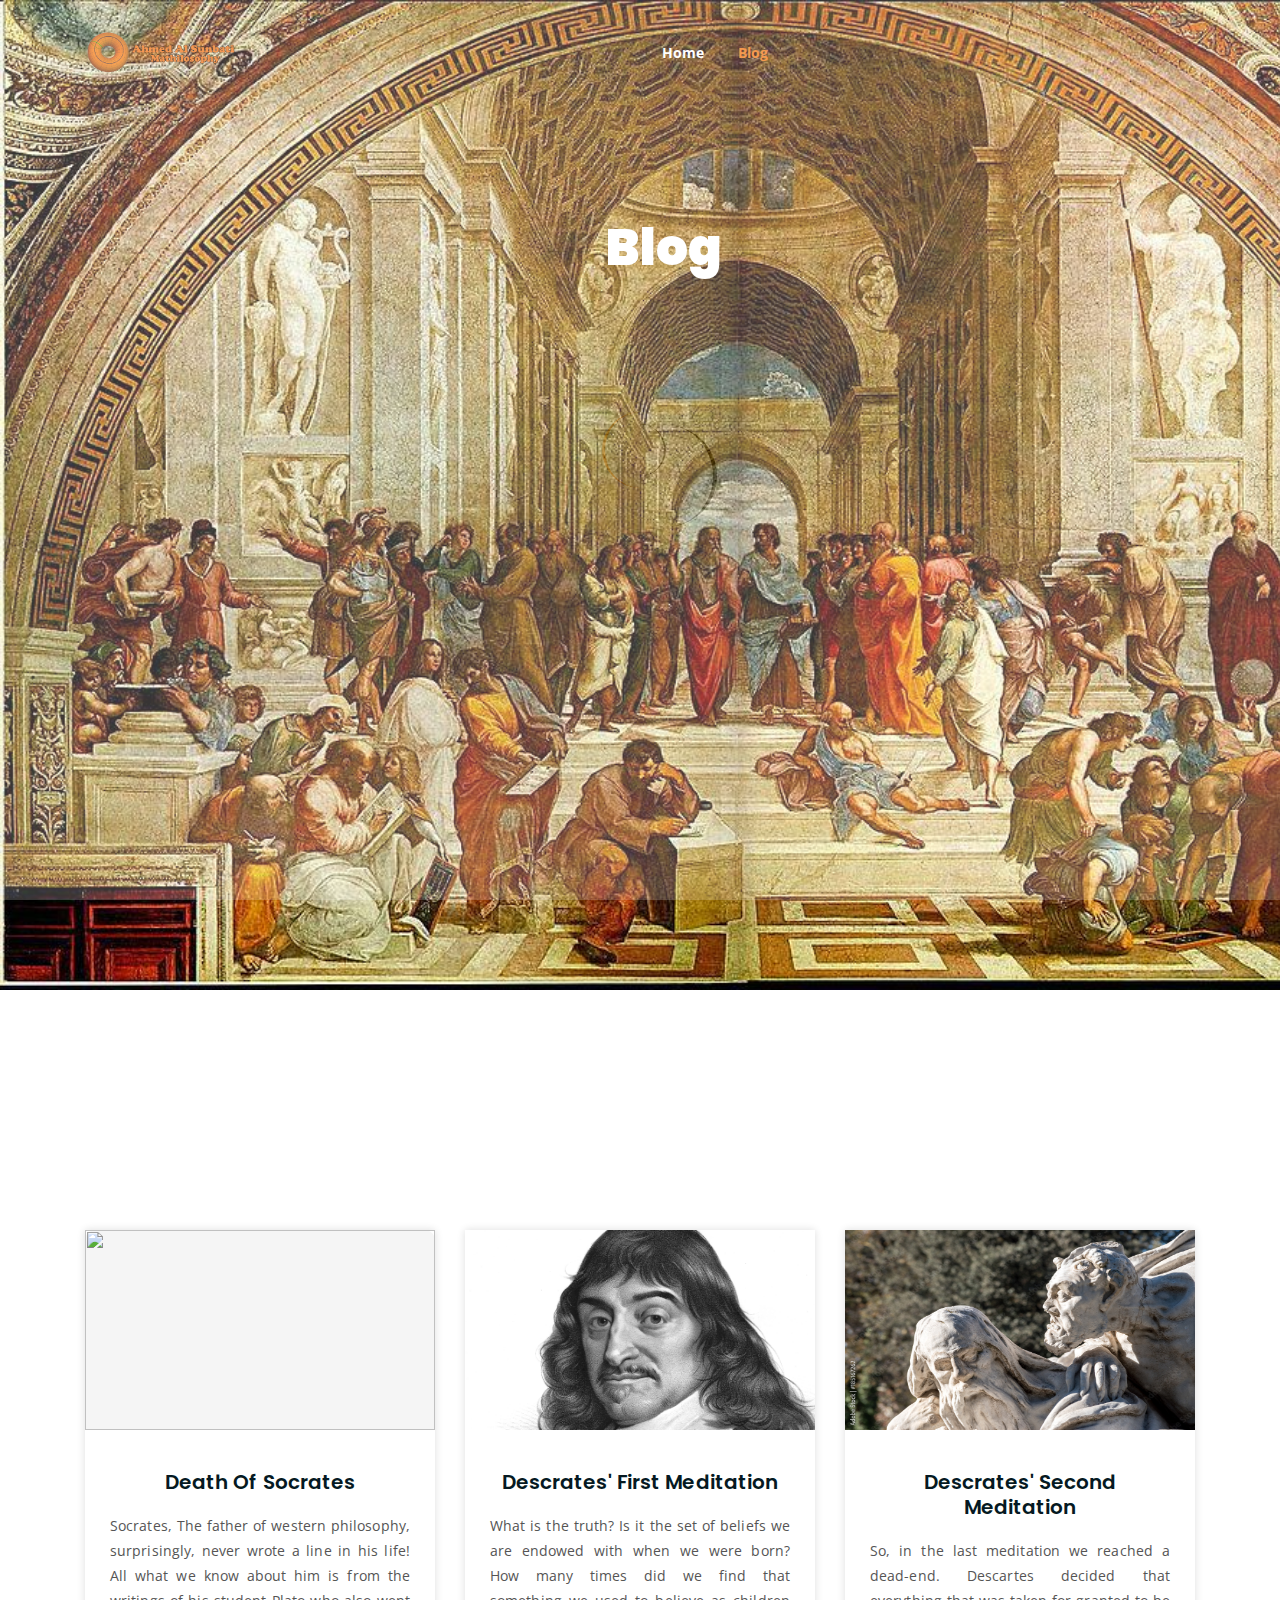
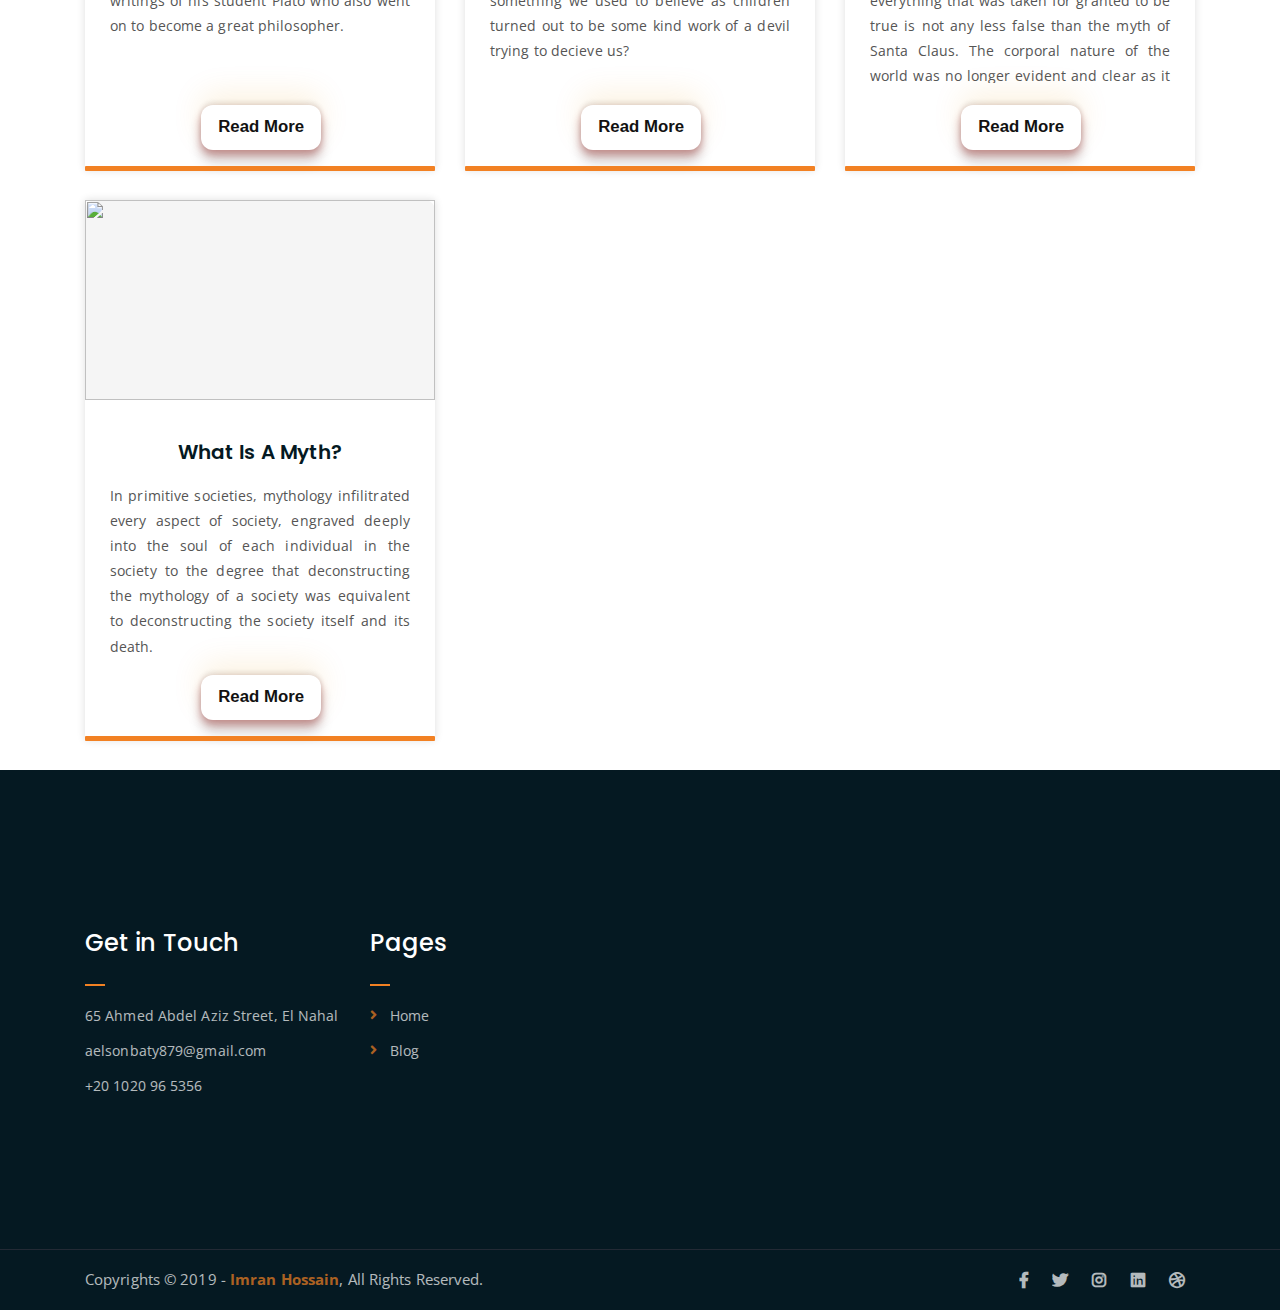
==== commit 2a51a11c: "maybe" ====
--- a/blog.html
+++ b/blog.html
@@ -109,9 +109,10 @@
 						<div class="news-text-box">
 							<h3><a href="death-socrates.html">Death Of Socrates</a></h3>
 							<p class="excerpt" align="justify">Socrates, The father of western philosophy, surprisingly, never wrote a line in his life! All what we know about him is from the writings of his student Plato who also went on to become a great philosopher. </p>
-							<a href="death-socrates.html"><button class="read-more" style="margin-top: 60px;"> Read More </button></a>
-							
-						</div>
+							
+						</div>
+						<a href="death-socrates.html"><button class="read-more"> Read More </button></a>
+							
 						<div class="read-more-bar">
 	
 							<div class="blog-bar blog-bar1"></div>
@@ -126,8 +127,9 @@
 						<div class="news-text-box">
 							<h3><a href="descartes-first.html">Descrates' First Meditation</a></h3>
 							<p class="excerpt" align="justify">What is the truth? Is it the set of beliefs we are endowed with when we were born? How many times did we find that something we used to believe as children turned out to be some kind work of a devil trying to decieve us?</p>
-							<a href="descartes-first.html"><button class="read-more" style="margin-top: 37px;"> Read More </button> </a>
-						</div>
+							
+						</div>
+						<a href="descartes-first.html"><button class="read-more"> Read More </button> </a>
 						<div class="read-more-bar">
 
 							<div class="blog-bar blog-bar2"></div>
@@ -142,8 +144,9 @@
 						<div class="news-text-box">
 							<h3><a href="descartes-second.html">Descrates' Second Meditation</a></h3>
 							<p class="excerpt" align="justify">So, in the last meditation we reached a dead-end. Descartes decided that everything that was taken for granted to be true is not any less false than the myth of Santa Claus. The corporal nature of the world was no longer evident and clear as it once seemed to be.</p>
-							<a href="descartes-second.html"> <button class="read-more"> Read More </button> </a>
-						</div>
+							
+						</div>
+						<a href="descartes-second.html"> <button class="read-more"> Read More </button> </a>
 						<div class="read-more-bar">
 
 							<div class="blog-bar blog-bar3"></div>
@@ -158,8 +161,9 @@
 					<div class="news-text-box">
 						<h3><a href="what-is-a-myth.html">What Is A Myth?</a></h3>
 						<p class="excerpt" align="justify">In primitive societies, mythology infilitrated every aspect of society, engraved deeply into the soul of each individual in the society to the degree that deconstructing the mythology of a society was equivalent to deconstructing the society itself and its death. </p>
-						<a href="what-is-a-myth.html"><button class="read-more" style="margin-top: -8px;"> Read More </button></a>
-					</div>
+					
+					</div>
+					<a href="what-is-a-myth.html"><button class="read-more"> Read More </button></a>
 					<div class="read-more-bar">
 
 						<div class="blog-bar blog-bar1"></div>
--- a/assets/css/main.css
+++ b/assets/css/main.css
@@ -7,6 +7,50 @@
 Version: 1.0
 */
 /*------------------------------------------------*/
+
+/*------------------------------------------------*/
+.owl-carousel {
+  overflow: hidden;
+}
+
+@media only screen and (max-width: 600px) {
+  .wrapper{
+    margin-bottom: 30px;
+    margin-top: 60px;
+  }
+  .about-text h1{
+    line-height: 100px;
+  }
+}
+
+@media only screen and (min-width: 1000px) {
+  .cbard3{
+    transform: translateX(70%);
+  }
+
+}
+
+@media only screen and (max-width: 1200px) {
+  .face h3 {
+    line-height: 90%;
+  }
+}
+
+@media only screen and (max-width: 370px) {
+  .bontainer{
+    transform: translateX(-10%);
+  }
+
+}
+@media only screen and (max-width: 330px) {
+  .bontainer{
+    transform: translateX(-15%);
+  }
+
+}
+
+
+/*------------------------------------------------*/
 .main-menu a:hover{
   color: #F28123;
 }
@@ -45,7 +89,7 @@
 
 /*------------academics------------*/
 .bontainer{
-  width: 1200px;
+  width: 90%;
   min-height: 550px;
   display: grid;
   grid-template-columns: repeat(auto-fit, minmax(350px, 1fr));
@@ -55,14 +99,16 @@
 
 .cbard{
   position: relative;
-  width: 350px;
-  height: 490px;
+  width: 90%;
+  height: 450px;
   margin: 0 auto;
   background: #fff;
   box-shadow: 0 15px 60px rgba(0,0,0, .5);
   border-radius: 15px;
 }
-
+.cbard3{
+  margin-bottom: 20px;
+}
 .cbard .face{
   position: absolute;
   bottom: 0;
@@ -234,239 +280,236 @@
 /* Demo Code: */
 
 .projcard-container {
-	margin: 50px 0;
+    margin: 50px 0;
 }
 
 /* Actual Code: */
 .projcard-container,
 .projcard-container * {
-	box-sizing: border-box;
+    box-sizing: border-box;
 }
 .projcard-container {
-	margin-left: auto;
-	margin-right: auto;
-	width: 1250px;
-  height: auto;
+    margin-left: auto;
+    margin-right: auto;
+    width: 95%;
+    height: auto;
 }
 .projcard {
-	position: relative;
-	width: 100%;
-	height: 420px;
+    position: relative;
+    width: 115%;
+    height: 420px;
   margin-bottom: 40px;
-	border-radius: 10px;
-	background-color: #fff;
-	border: 2px solid #ddd;
-	font-size: 18px;
-	overflow: hidden;
-	
-	box-shadow: 0 4px 21px -12px rgba(0, 0, 0, .66);
-	transition: box-shadow 0.2s ease, transform 0.2s ease;
+    border-radius: 10px;
+    background-color: #fff;
+    border: 2px solid #ddd;
+    font-size: 18px;
+    overflow: hidden;
+    
+    box-shadow: 0 4px 21px -12px rgba(0, 0, 0, .66);
+    transition: box-shadow 0.2s ease, transform 0.2s ease;
 }
 .projcard1 {
-	position: relative;
-	width: 100%;
-	height: 450px;
+    position: relative;
+    width: 115%;
+    height: 460px;
+    margin-bottom: 40px;
+    border-radius: 10px;
+    background-color: black;
+    border: 2px solid #ddd;
+    font-size: 18px;
+    overflow: hidden;
+    
+    box-shadow: 0 4px 21px -12px rgba(0, 0, 0, .66);
+    transition: box-shadow 0.2s ease, transform 0.2s ease;
+}
+.projcard2 {
+    position: relative;
+    width: 115%;
+    height: 420px;
   margin-bottom: 40px;
-	border-radius: 10px;
-	background-color: black;
-	border: 2px solid #ddd;
-	font-size: 18px;
-	overflow: hidden;
-	
-	box-shadow: 0 4px 21px -12px rgba(0, 0, 0, .66);
-	transition: box-shadow 0.2s ease, transform 0.2s ease;
-}
-.projcard2 {
-	position: relative;
-	width: 100%;
-	height: 410px;
+    border-radius: 10px;
+    background-color: #fff;
+    border: 2px solid #ddd;
+    font-size: 18px;
+    overflow: hidden;
+    
+    box-shadow: 0 4px 21px -12px rgba(0, 0, 0, .66);
+    transition: box-shadow 0.2s ease, transform 0.2s ease;
+}
+.projcard3 {
+    position: relative;
+    width: 115%;
+    height: 350px;
   margin-bottom: 40px;
-	border-radius: 10px;
-	background-color: #fff;
-	border: 2px solid #ddd;
-	font-size: 18px;
-	overflow: hidden;
-	
-	box-shadow: 0 4px 21px -12px rgba(0, 0, 0, .66);
-	transition: box-shadow 0.2s ease, transform 0.2s ease;
-}
-.projcard3 {
-	position: relative;
-	width: 100%;
-	height: 370px;
-  margin-bottom: 40px;
-	border-radius: 10px;
-	background-color: black;
-	border: 2px solid #ddd;
-	font-size: 18px;
-	overflow: hidden;
-	
-	box-shadow: 0 4px 21px -12px rgba(0, 0, 0, .66);
-	transition: box-shadow 0.2s ease, transform 0.2s ease;
+    border-radius: 10px;
+    background-color: black;
+    border: 2px solid #ddd;
+    font-size: 18px;
+    overflow: hidden;
+    
+    box-shadow: 0 4px 21px -12px rgba(0, 0, 0, .66);
+    transition: box-shadow 0.2s ease, transform 0.2s ease;
 }
 .projcard:hover {
-	box-shadow: 0 34px 32px -33px rgba(0, 0, 0, .18);
-	transform: translate(0px, -3px);
+    box-shadow: 0 34px 32px -33px rgba(0, 0, 0, .18);
+    transform: translate(0px, -3px);
 }
 .projcard::before {
-	content: "";
-	position: absolute;
-	top: 0;
-	right: 0;
-	bottom: 0;
-	left: 0;
-	background-image: linear-gradient(-70deg, #424242, transparent 50%);
-	opacity: 0.07;
+    content: "";
+    position: absolute;
+    top: 0;
+    right: 0;
+    bottom: 0;
+    left: 0;
+    background-image: linear-gradient(-70deg, #424242, transparent 50%);
+    opacity: 0.07;
 }
 .projcard:nth-child(2n)::before {
-	background-image: linear-gradient(-250deg, #424242, transparent 50%);
+    background-image: linear-gradient(-250deg, #424242, transparent 50%);
 }
 .projcard-innerbox {
-	position: absolute;
-	top: 0;
-	right: 0;
-	bottom: 0;
-	left: 0;
+    position: absolute;
+    top: 0;
+    right: 0;
+    bottom: 0;
+    left: 0;
 }
 .projcard-img {
-	position: absolute;
-	height: 370px;
-	width: 470px;
-	top: 0;
-	left: 0;
-	transition: transform 0.2s ease;
+    position: absolute;
+    height: 390px;
+    width: 470px;
+    top: 0;
+    left: 0;
+    transition: transform 0.2s ease;
 }
 .projcard1-img {
-	position: absolute;
-	height: 450px;
-	width: 470px;
-	top: 0;
-	left: 0;
-	transition: transform 0.2s ease;
+    position: absolute;
+    height: 510px;
+    width: 470px;
+    top: 0;
+    left: 0;
+    transition: transform 0.2s ease;
 }
 .projcard2-img {
-	position: absolute;
-	height: 410px;
-	width: 470px;
-	top: 0;
-	left: 0;
-	transition: transform 0.2s ease;
+    position: absolute;
+    height: 420px;
+    width: 470px;
+    top: 0;
+    left: 0;
+    transition: transform 0.2s ease;
 }
 .projcard:nth-child(2n) .projcard-img {
-	left: initial;
-	right: 0;
+    left: initial;
+    right: 0;
 }
 .projcard:hover .projcard-img {
-	transform: scale(1.05) rotate(1deg);
+    transform: scale(1.05) rotate(1deg);
 }
 .projcard:hover .projcard-bar {
-	width: 70px;
+    width: 70px;
 }
 .projcard-textbox {
-	position: absolute;
-	top: 7%;
-	bottom: 7%;
-	left: 430px;
-	width: calc(100% - 470px);
-	font-size: 17px;
+    position: absolute;
+    top: 7%;
+    bottom: 7%;
+    left: 430px;
+    width: calc(100% - 470px);
+    font-size: 17px;
 }
 .projcard:nth-child(2n) .projcard-textbox {
-	left: initial;
-	right: 430px;
+    left: initial;
+    right: 430px;
 }
 .projcard-textbox::before,
 .projcard-textbox::after {
-	content: "";
-	position: absolute;
-	display: block;
-	background: #ff0000bb;
-	background: #fff;
-	top: -20%;
-	left: -55px;
-	height: 140%;
-	width: 130px;
-	transform: rotate(8deg);
+    content: "";
+    position: absolute;
+    display: block;
+    background: #ff0000bb;
+    background: #fff;
+    top: -20%;
+    left: -55px;
+    height: 140%;
+    width: 130px;
+    transform: rotate(8deg);
 }
 .projcard-textbox1::before,
 .projcard-textbox1::after {
-	content: "";
-	position: absolute;
-	display: block;
-	background: #ff0000bb;
-	background: black;
-	top: -20%;
-	left: -55px;
-	height: 140%;
-	width: 140px;
-	transform: rotate(8deg);
+    content: "";
+    position: absolute;
+    display: block;
+    background: #ff0000bb;
+    background: black;
+    top: -20%;
+    left: -55px;
+    height: 140%;
+    width: 140px;
+    transform: rotate(8deg);
 }
 .projcard-textbox3::before,
 .projcard-textbox3::after {
-	content: "";
-	position: absolute;
-	display: block;
-	background: #ff0000bb;
-	background: black;
-	top: -20%;
-	left: -55px;
-	height: 140%;
-	width: 140px;
-	transform: rotate(8deg);
+    content: "";
+    position: absolute;
+    display: block;
+    background: #ff0000bb;
+    background: black;
+    top: -20%;
+    left: -55px;
+    height: 140%;
+    width: 140px;
+    transform: rotate(8deg);
 }
 .projcard:nth-child(2n) .projcard-textbox::before {
-	display: none;
+    display: none;
 }
 .projcard-textbox::after {
-	display: none;
-	left: initial;
-	right: -55px;
+    display: none;
+    left: initial;
+    right: -55px;
 }
 .projcard:nth-child(2n) .projcard-textbox::after {
-	display: block;
+    display: block;
 }
 .projcard-textbox * {
-	position: relative;
+    position: relative;
 }
 .projcard-title {
-	font-family: 'Voces', 'Open Sans', arial, sans-serif;
-	font-size: 24px;
+    font-family: 'Voces', 'Open Sans', arial, sans-serif;
+    font-size: 24px;
 }
 .projcard-subtitle {
-	font-family: 'Voces', 'Open Sans', arial, sans-serif;
-	color: #888;
+    font-family: 'Voces', 'Open Sans', arial, sans-serif;
+    color: #888;
 }
 .projcard-bar {
-	left: -2px;
-	width: 50px;
-	height: 5px;
-	margin: 10px 0;
-	border-radius: 5px;
-	background-color: #424242;
-	transition: width 0.2s ease;
+    left: -2px;
+    width: 50px;
+    height: 5px;
+    margin: 10px 0;
+    border-radius: 5px;
+    background-color: #424242;
+    transition: width 0.2s ease;
 }
 .read-more-button{
   padding-left: -100px;
 }
 .blog-bar {
-  padding-top:0px;
-  transform: translateY(-12px);
-	left: 0px;
-	width: 349px;
-	height: 5px;
-	margin: 0px 0;
-	border-radius: 1px;
-	background-color: #F28123;
-	transition: width 0.2s ease;
-}
-.blog-bar1{
-  transform: translateY(-2px);
-}
-.blog-bar3{
-  transform: translateY(-11px);
-}
-.blog-bar2{
-  transform: translateY(-4px);
-}
+    padding-top:0px;
+    transform: translateY(-12px);
+    left: 0px;
+    width: 92%;
+    height: 5px;
+    margin: 0px 0;
+    border-radius: 1px;
+    background-color: #F28123;
+    transition: width 0.2s ease;
+}
+.read-more-bar {
+  position: absolute;
+  bottom: 3%;
+  width: 100%;
+}
+
 .projcard-blue .projcard-bar { background-color: #0088FF; }
 .projcard-blue::before { background-image: linear-gradient(-70deg, #0088FF, transparent 50%); }
 .projcard-blue:nth-child(2n)::before { background-image: linear-gradient(-250deg, #0088FF, transparent 50%); }
@@ -492,12 +535,12 @@
 .projcard-customcolor::before { background-image: linear-gradient(-70deg, var(--projcard-color), transparent 50%); }
 .projcard-customcolor:nth-child(2n)::before { background-image: linear-gradient(-250deg, var(--projcard-color), transparent 50%); }
 .projcard-description {
-	z-index: 10;
-	font-size: 13px;
-	color: #424242;
-	height: 280px;
-	overflow: hidden;
-	text-overflow: ellipsis;
+    z-index: 10;
+    font-size: 13px;
+    color: #424242;
+    height: 320px;
+    overflow: hidden;
+    text-overflow: ellipsis;
 }
 
 .publications{
@@ -593,6 +636,7 @@
   display: flex;
   justify-content: center;
   align-items: center;
+  margin-top: 50px;
 }
 .box{
 
@@ -608,16 +652,13 @@
 .box img{
   width: 200px;
   border-radius: 50%;
-  transition: 0.5s;
+
 }
 .box:hover{
   transform: scale(1.1);
   transition: 0.3s;
 }
-.box img:hover{
-  transform: scale(1.1);
-  transition: 0.5s;
-}
+
 .about{
   width: 100%;
   padding: 78px 0px;
@@ -637,7 +678,7 @@
 }
 
 .main{
-  width: 1130px;
+  width: 100%;
   max-width: 95%;
   margin: 0 auto;
   display: flex;
@@ -645,12 +686,11 @@
   justify-content: space-around;
 }
 
-.about-text h1{
+.about-text .h1-text{
   color: rgb(0, 0, 0);
   font-size: 80px;
   text-transform: capitalize;
-  margin-bottom: 20px;
-
+  margin-bottom: 10px;
 }
 
 .about-text p{
@@ -2292,6 +2332,13 @@
 .latest-news{
   padding-top: 90px;
 }
+.latest-news1{
+
+    background-color: #FFE53B;
+    background-image: linear-gradient(147deg, #FFE53B 0%, #fd3838 74%); 
+    padding-bottom: 20px;
+  
+}
 .single-latest-news h3 {
   font-size: 20px;
   line-height: 1.25em;
@@ -2322,6 +2369,12 @@
   color: #555;
 }
 
+.single-latest-news .read-more{
+  position: absolute;
+  bottom: 50px;
+  right: 34%;
+}
+
 .latest-news a.boxed-btn {
   margin-top: 80px;
 }
@@ -2330,9 +2383,13 @@
   text-align: center;
   margin-top: 15px;
   padding: 25px;
+  height: 44%;
   border-bottom-left-radius: 5px;
   border-bottom-right-radius: 5px;
-}
+  overflow: hidden;
+}
+
+
 
 .single-latest-news {
   height:540px;
@@ -3115,7 +3172,15 @@
 .single-product-item{
   height: 550px;
 }
-
+.single-product-item p{
+  overflow: hidden;
+}
+
+.single-product-item .cart-btn{
+  position: absolute;
+  bottom: 10px;
+  right: 37%;
+}
 .single-product-item {
   margin-bottom: 30px;
 }
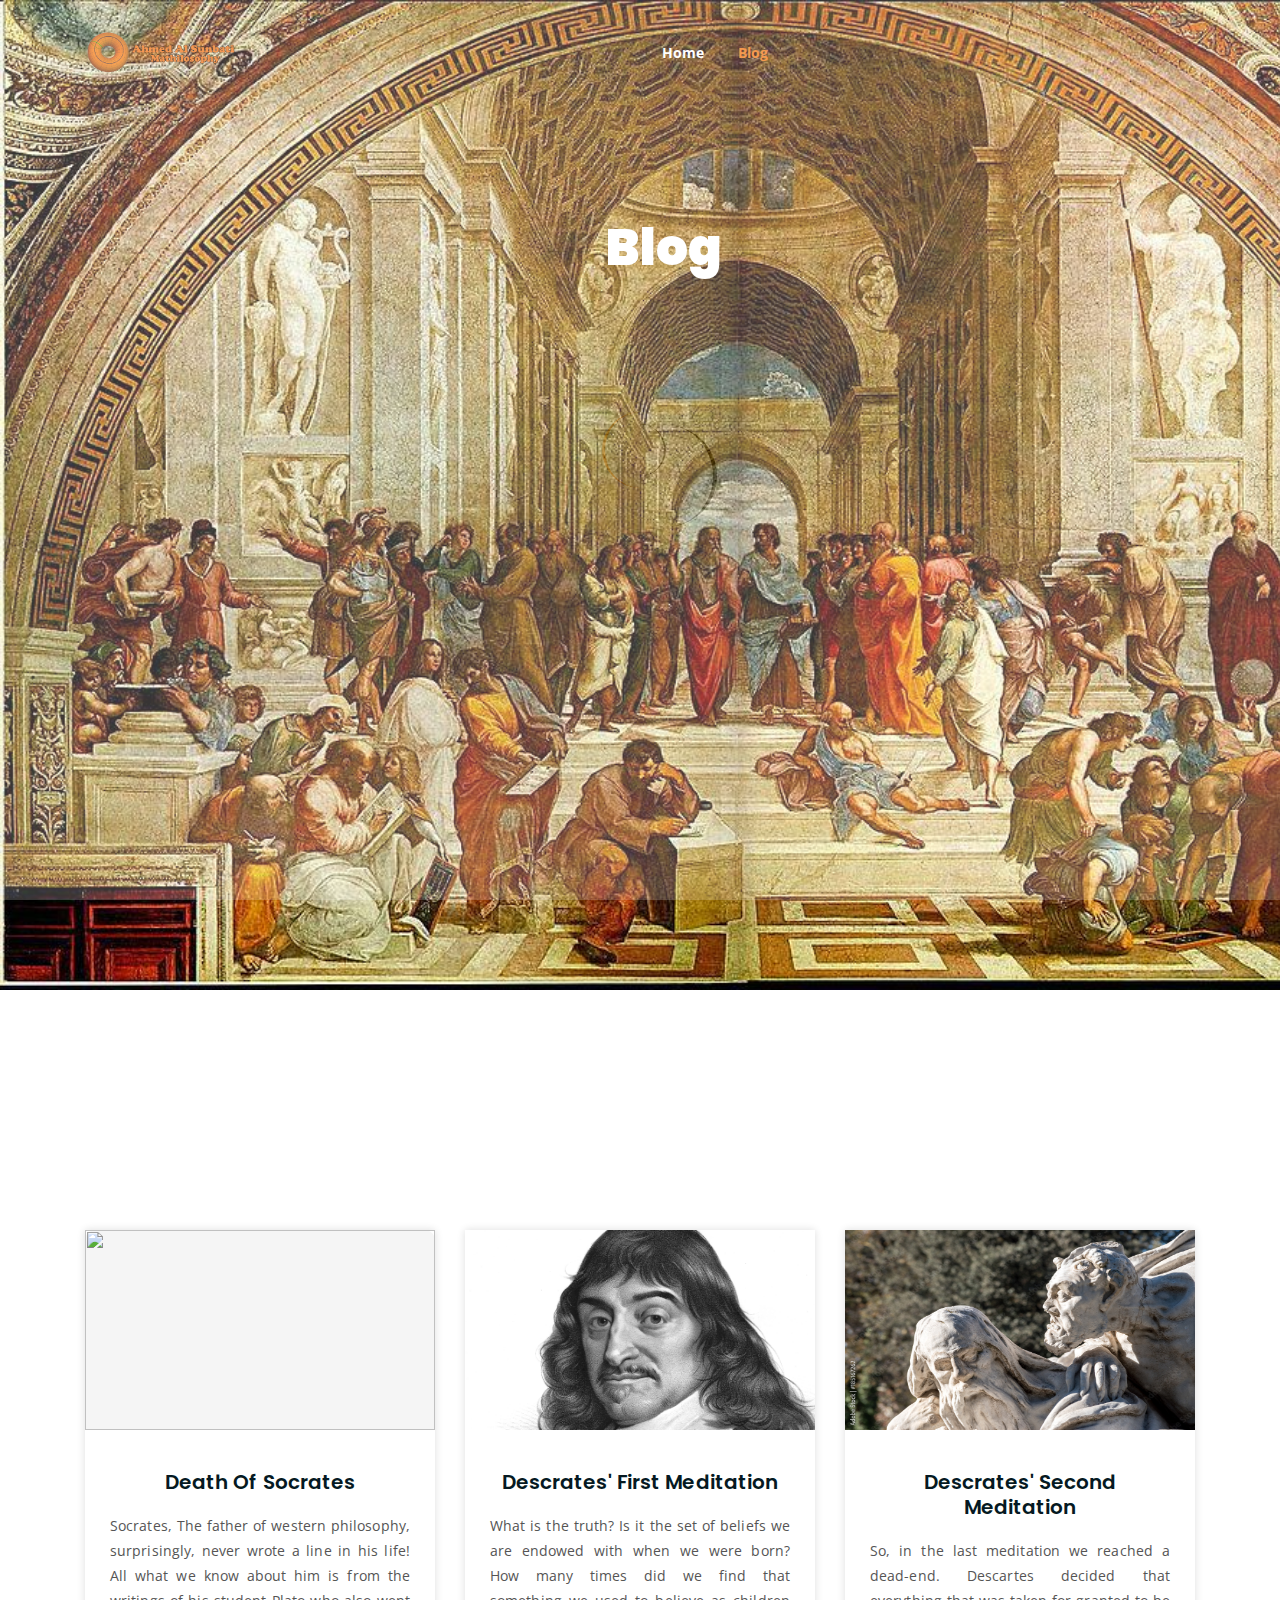
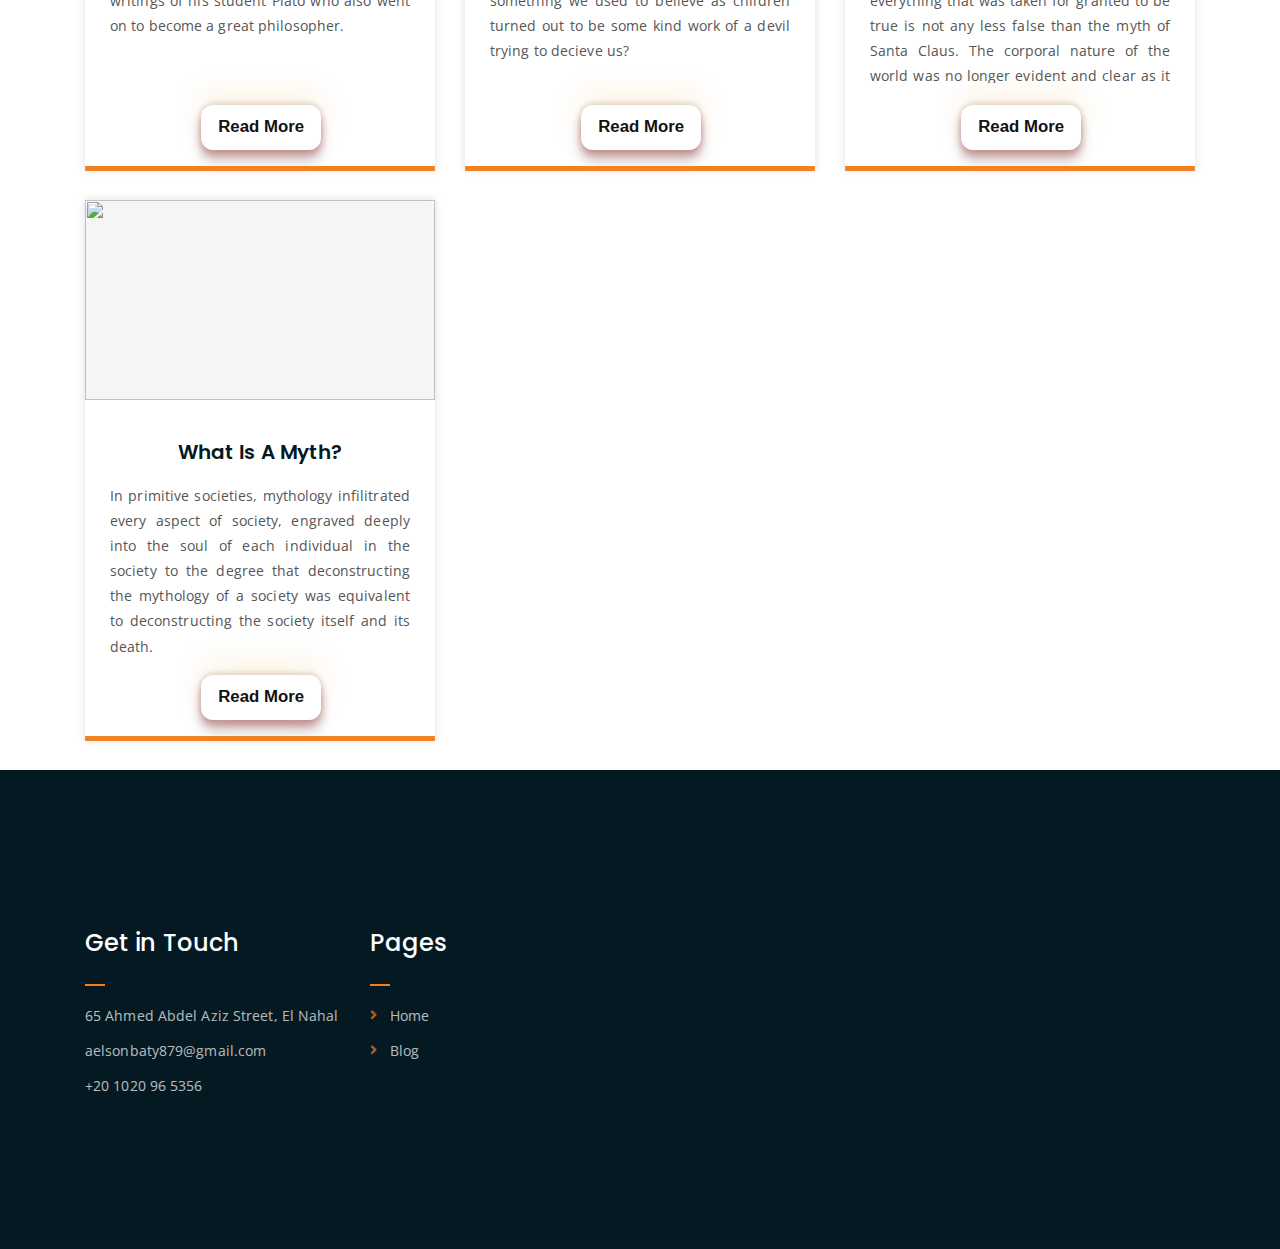
==== commit 5ed8d9a0: "Update blog.html" ====
--- a/blog.html
+++ b/blog.html
@@ -204,28 +204,6 @@
 	</div>
 	<!-- end footer -->
 	
-	<!-- copyright -->
-	<div class="copyright">
-		<div class="container">
-			<div class="row">
-				<div class="col-lg-6 col-md-12">
-					<p>Copyrights &copy; 2019 - <a href="https://imransdesign.com/">Imran Hossain</a>,  All Rights Reserved.</p>
-				</div>
-				<div class="col-lg-6 text-right col-md-12">
-					<div class="social-icons">
-						<ul>
-							<li><a href="#" target="_blank"><i class="fab fa-facebook-f"></i></a></li>
-							<li><a href="#" target="_blank"><i class="fab fa-twitter"></i></a></li>
-							<li><a href="#" target="_blank"><i class="fab fa-instagram"></i></a></li>
-							<li><a href="#" target="_blank"><i class="fab fa-linkedin"></i></a></li>
-							<li><a href="#" target="_blank"><i class="fab fa-dribbble"></i></a></li>
-						</ul>
-					</div>
-				</div>
-			</div>
-		</div>
-	</div>
-	<!-- end copyright -->
 	
 	<!-- jquery -->
 	<script src="assets/js/jquery-1.11.3.min.js"></script>
